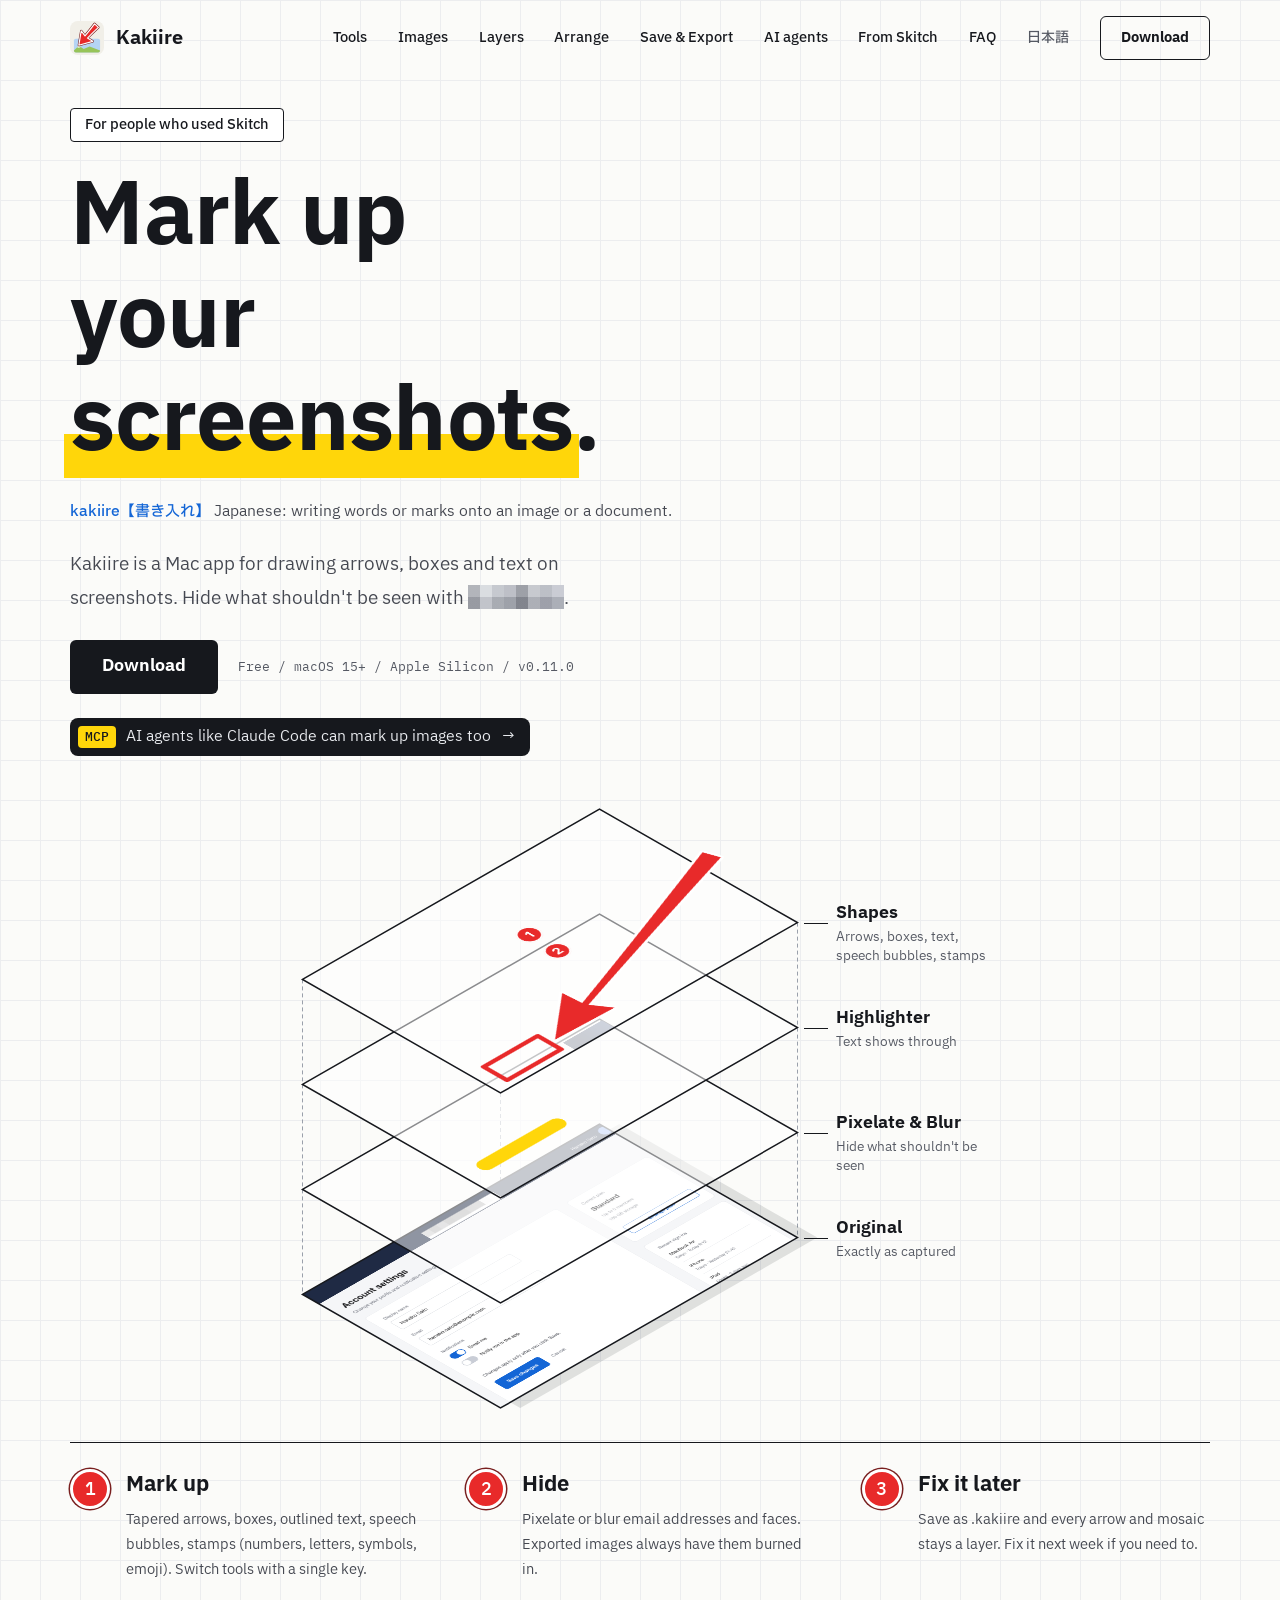
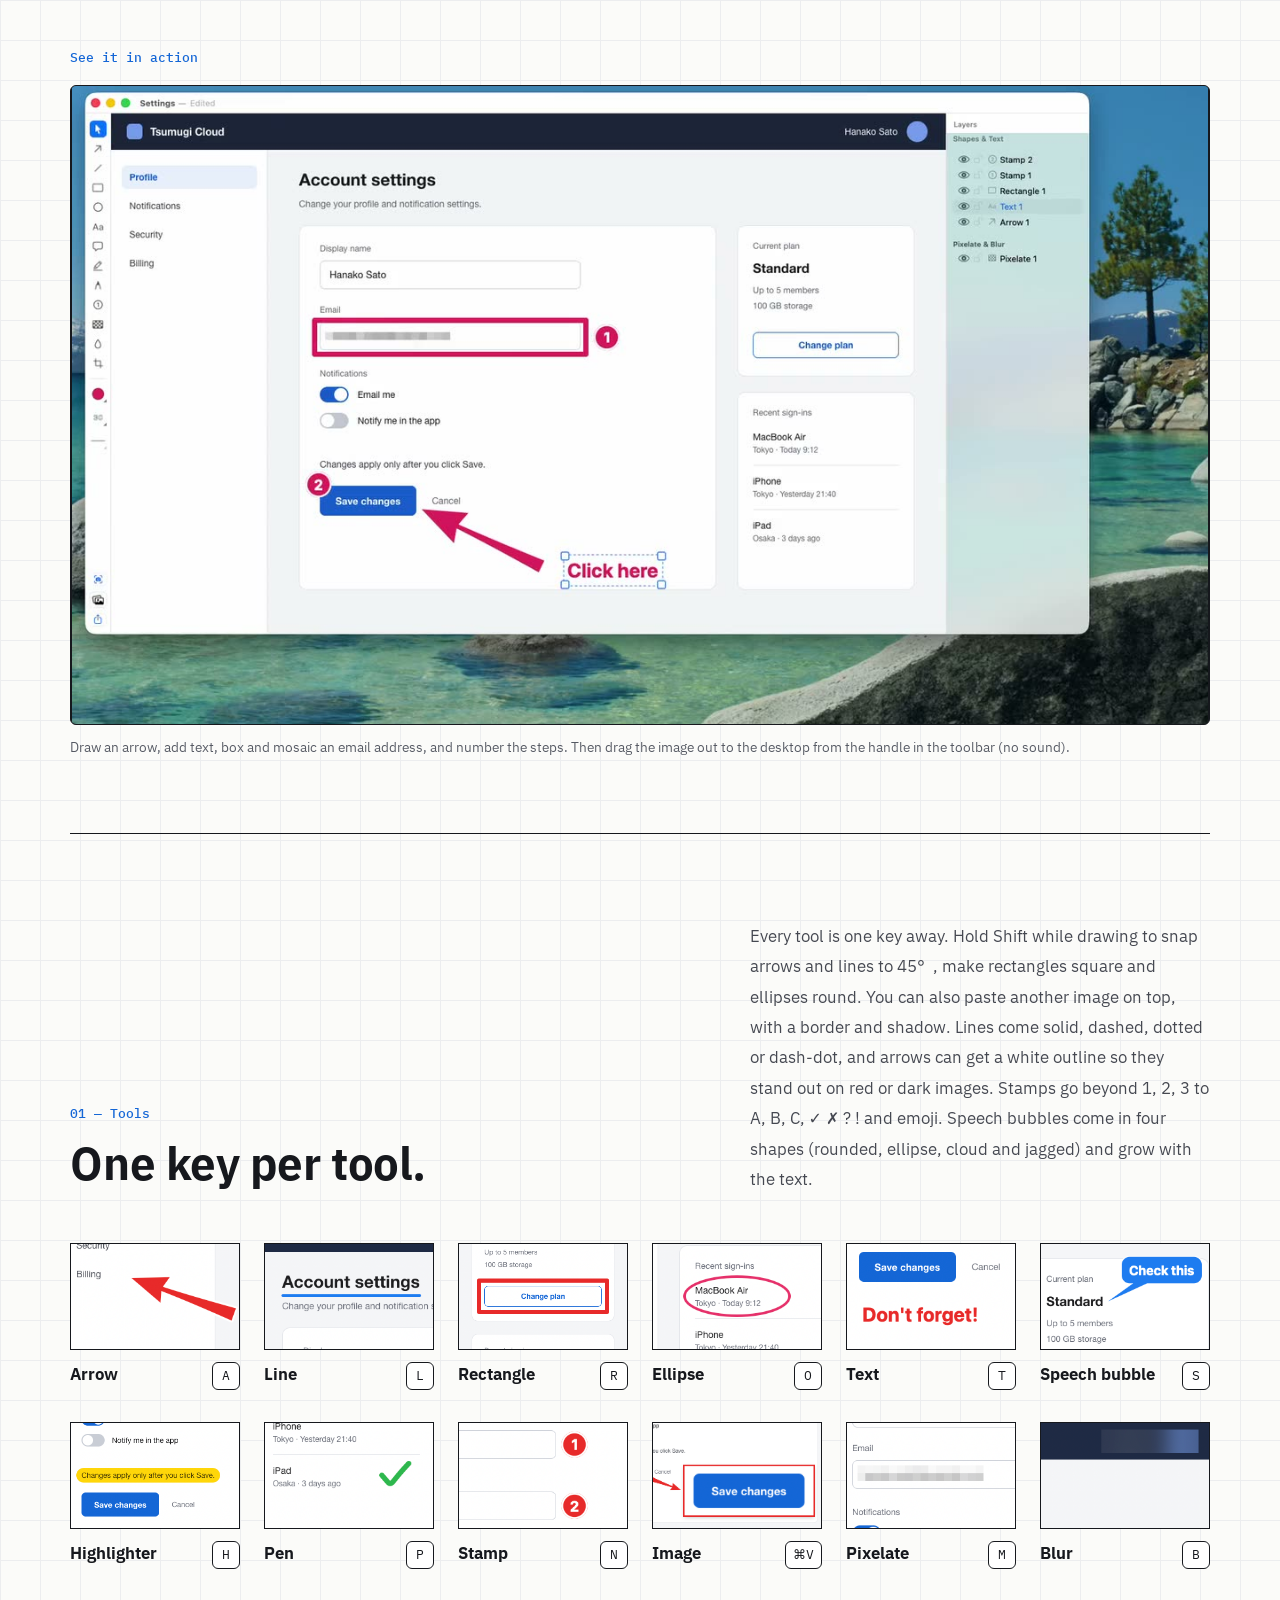
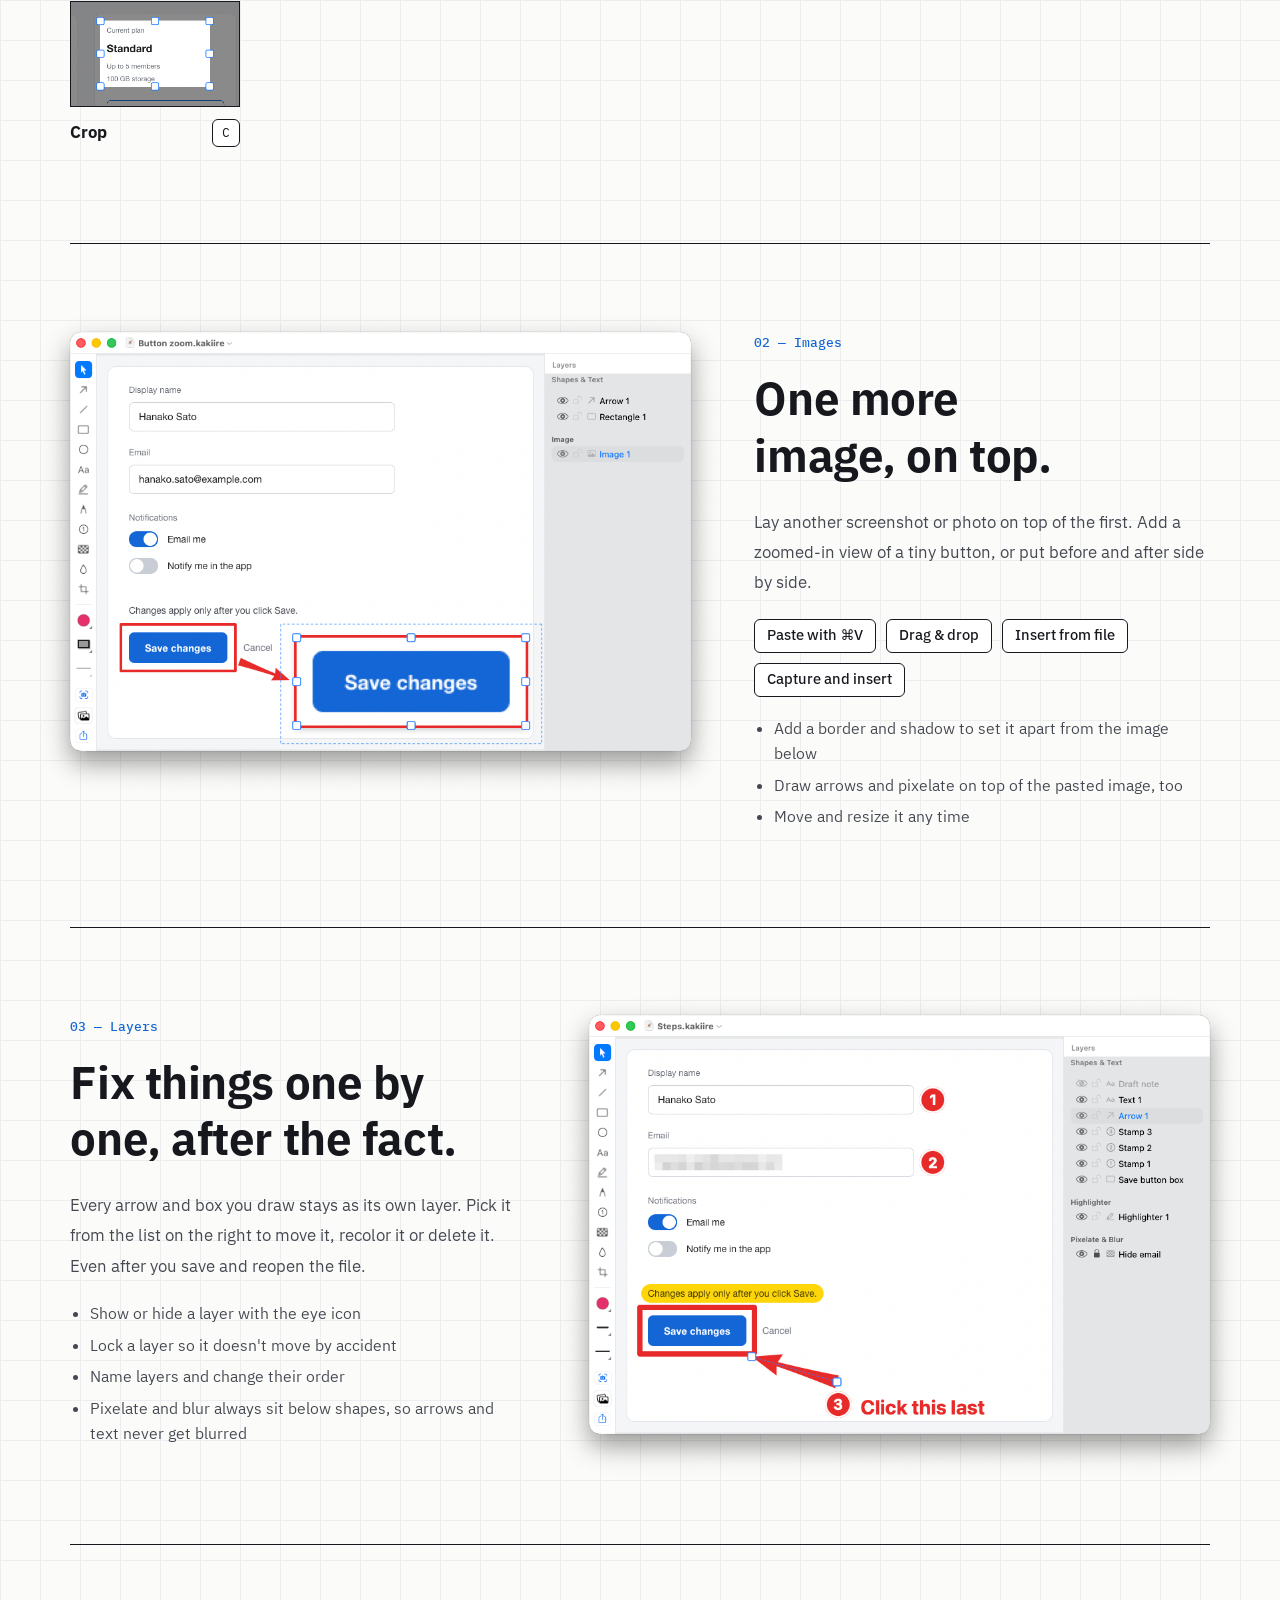
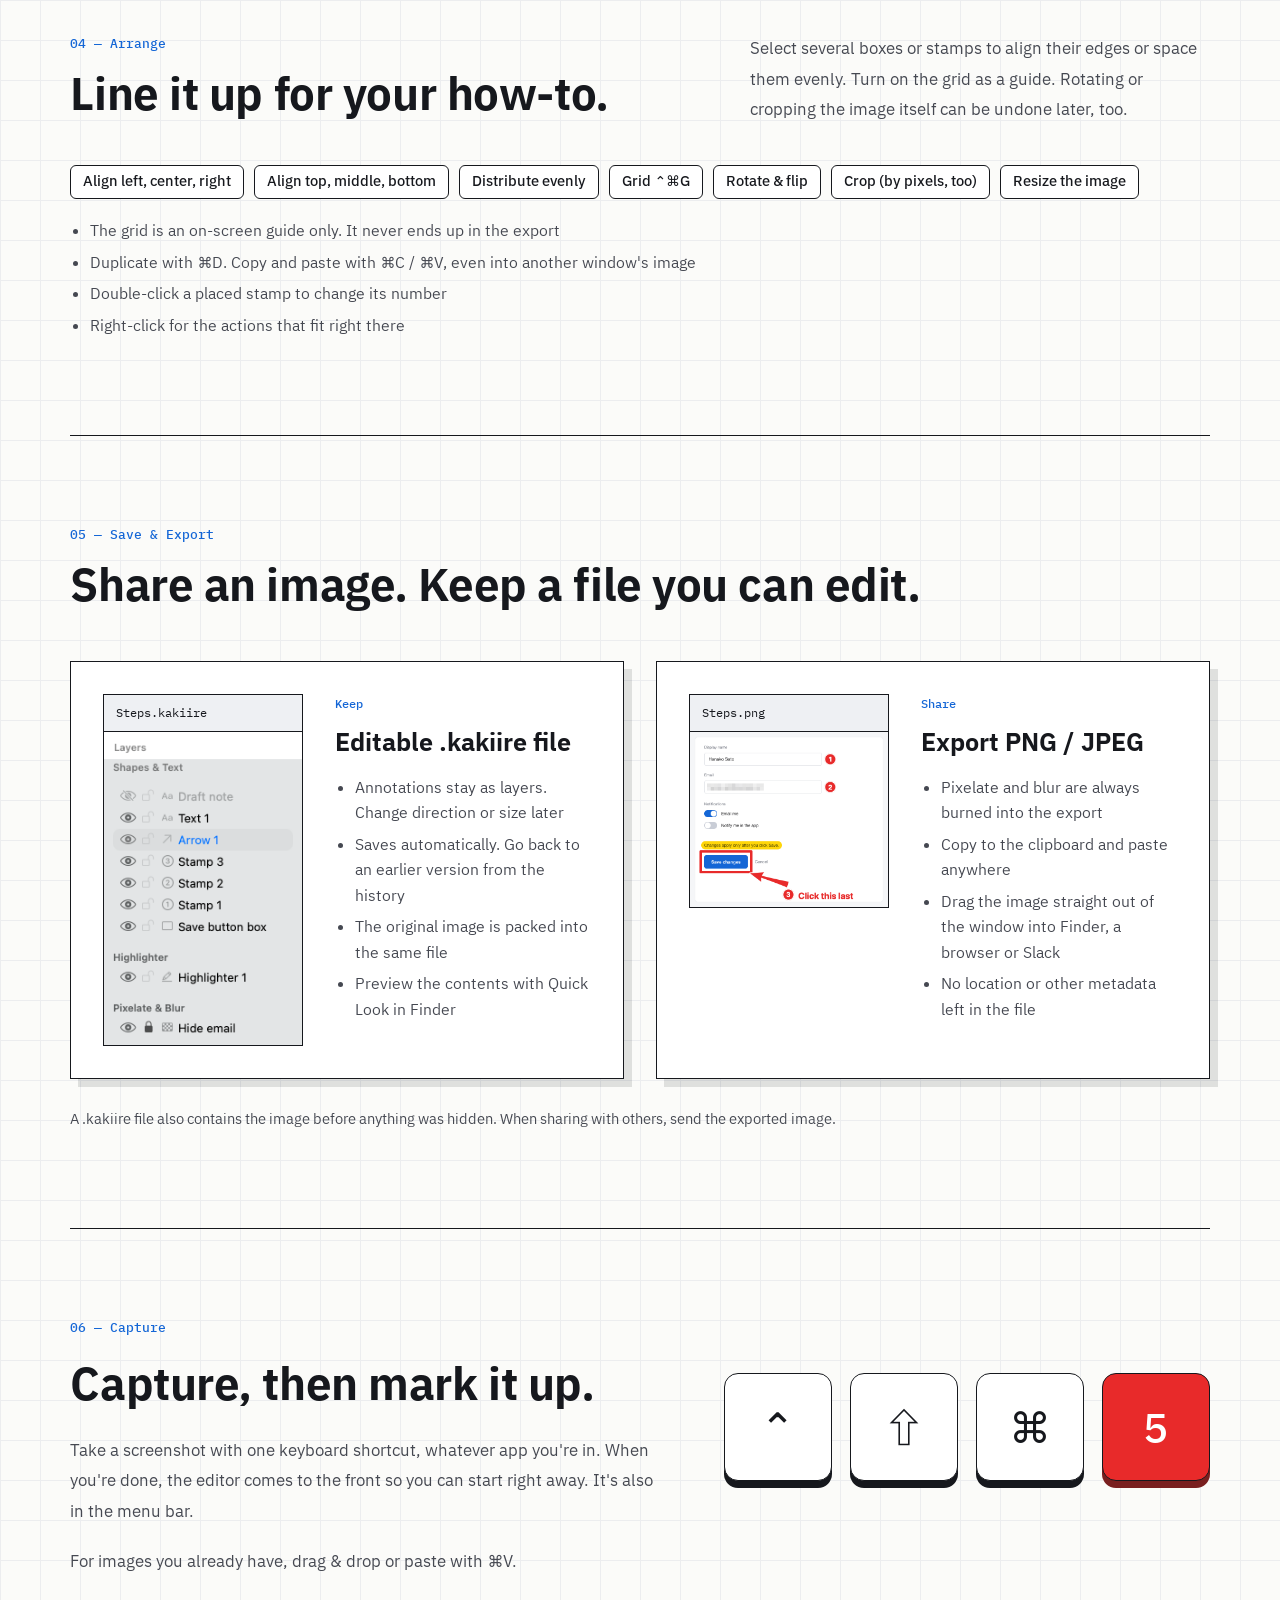
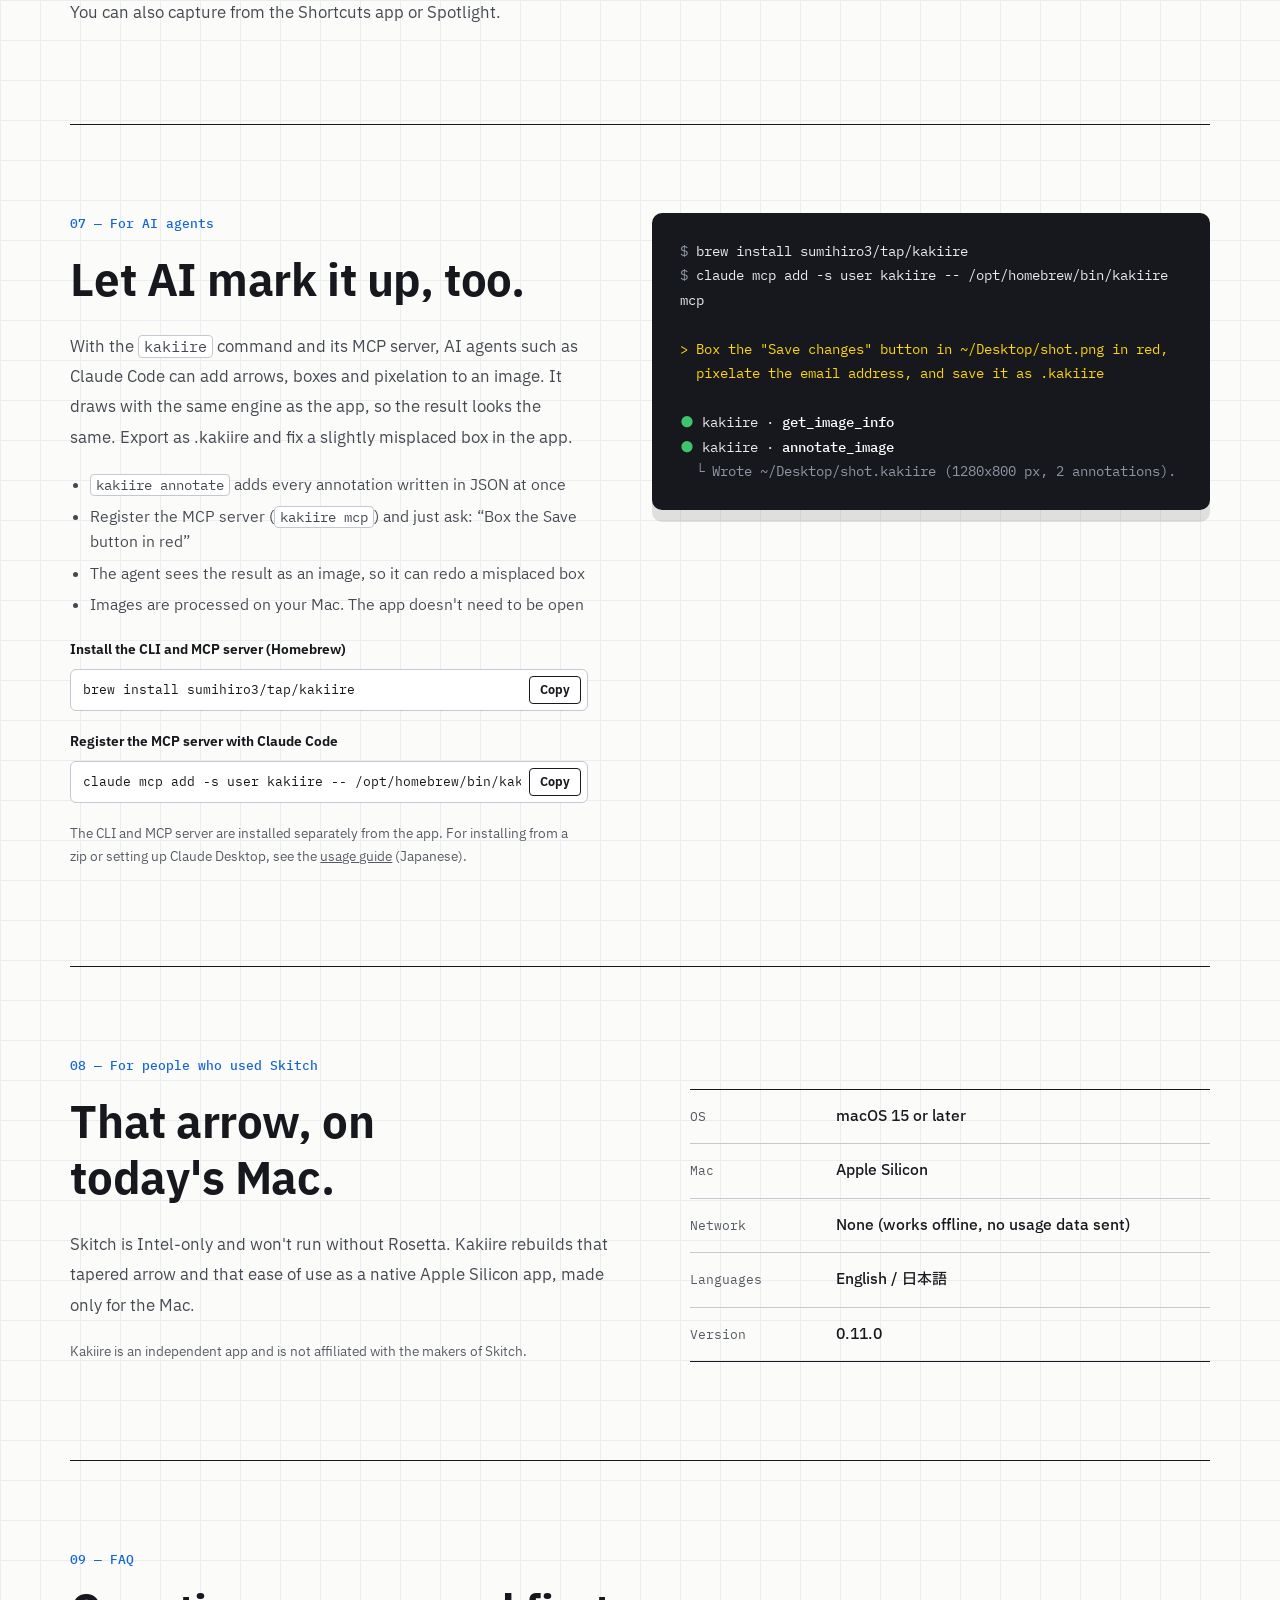
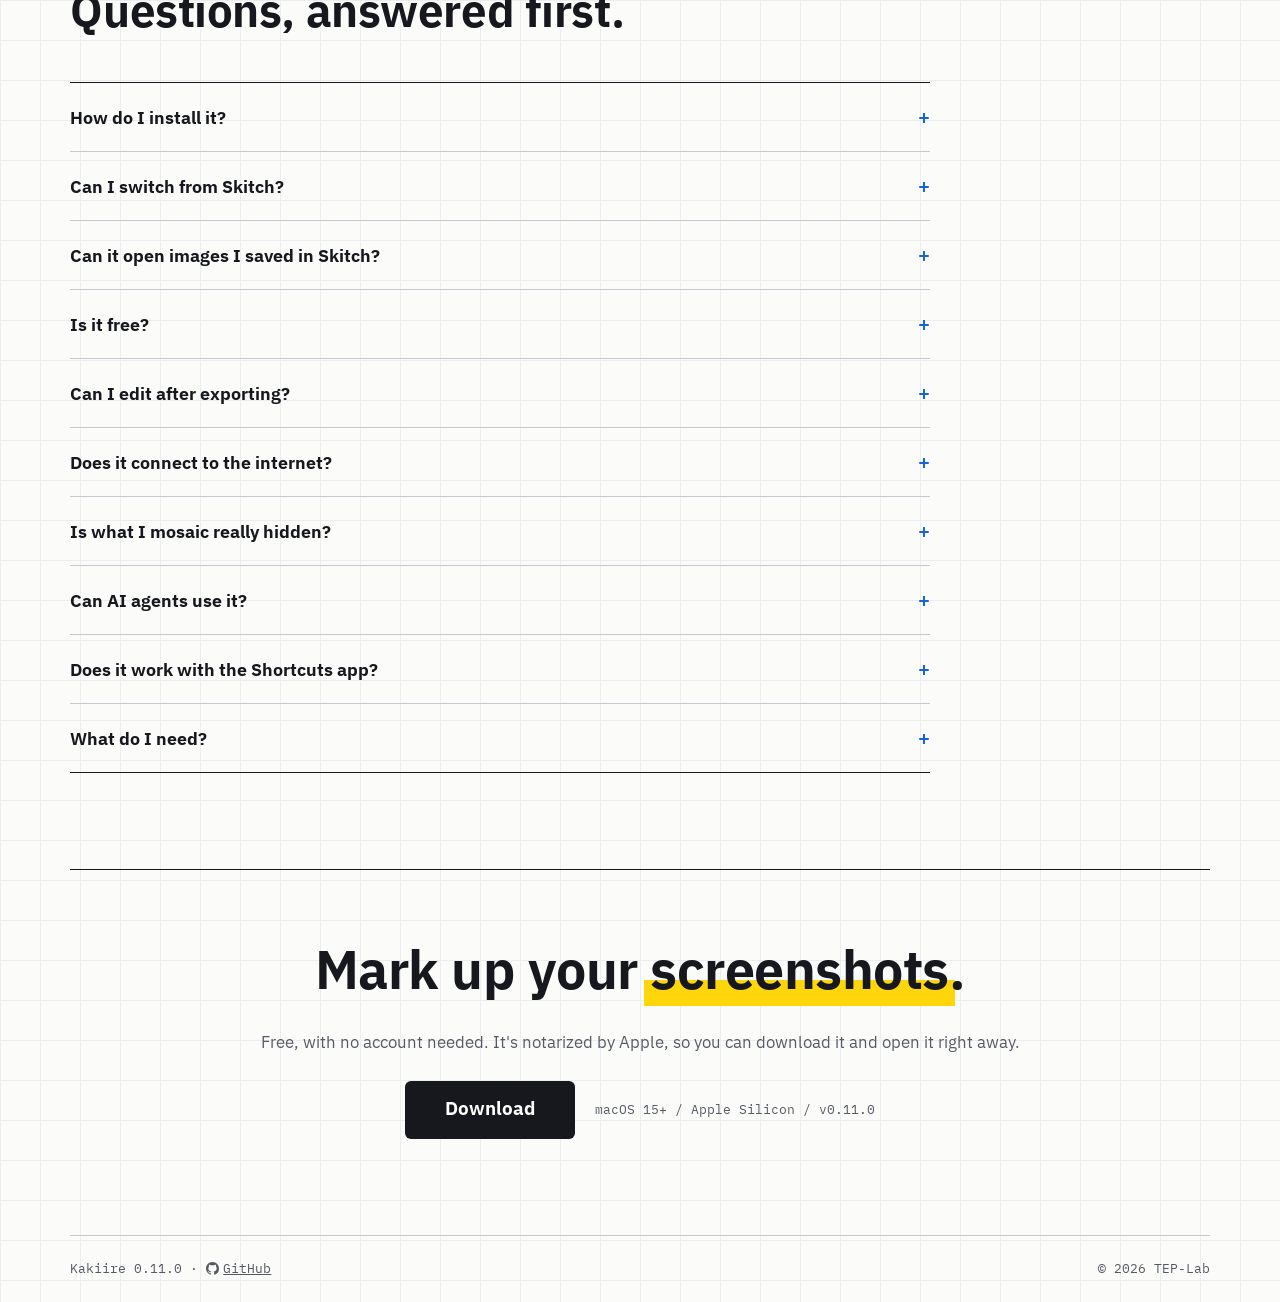
==== site/index.html @ c77a6dda "LP のファーストビューと OGP 画像で、AI(MCP)からも使えることを知らせる Co-Authored-By: Claude Opus 5.5 <noreply@anthropic.com>" ====
<!doctype html>
<html lang="ja">
<head>
<meta charset="utf-8">
<meta name="viewport" content="width=device-width, initial-scale=1">
<title>Kakiire — スクショに「書き入れ」。</title>
<meta name="description" content="Kakiire(書き入れ)は、スクリーンショットに矢印・枠・文字を書き入れ、モザイクで隠せる Mac アプリ。注釈をレイヤーのまま保存して、あとから直せます。">
<meta property="og:title" content="Kakiire — スクショに「書き入れ」。">
<meta property="og:description" content="スクリーンショットに矢印・枠・文字を書き入れる Mac アプリ。あとから直せる編集用ファイルで保存できます。">
<meta property="og:type" content="website">
<meta property="og:locale" content="ja_JP">
<link rel="canonical" href="https://kakiire.tep-lab.com/">
<link rel="alternate" hreflang="ja" href="https://kakiire.tep-lab.com/">
<link rel="alternate" hreflang="en" href="https://kakiire.tep-lab.com/en/">
<link rel="alternate" hreflang="x-default" href="https://kakiire.tep-lab.com/en/">
<meta property="og:url" content="https://kakiire.tep-lab.com/">
<meta property="og:site_name" content="Kakiire">
<meta property="og:locale:alternate" content="en_US">
<meta property="og:image" content="https://kakiire.tep-lab.com/assets/og.png">
<meta property="og:image:type" content="image/png">
<meta property="og:image:width" content="1200">
<meta property="og:image:height" content="630">
<meta property="og:image:alt" content="Kakiire。見出し「スクショに『書き入れ』。」と、注釈をレイヤーに分けて重ねた図。">
<meta name="twitter:card" content="summary_large_image">
<script>
  // ブラウザ(既定では OS)の第一言語が日本語でなければ英語版へ。
  // 切り替えリンクで選んだ言語は覚えておき、そちらを優先する。検索エンジンのクローラーは転送しない(hreflang で両方を見せる)
  (function () {
    var chosen = null;
    try { chosen = localStorage.getItem("kakiire-lang"); } catch (e) {}
    if (chosen === "ja" || /bot|crawl|spider|slurp/i.test(navigator.userAgent)) return;
    var first = (navigator.languages && navigator.languages[0]) || navigator.language || "";
    if (chosen === "en" || !/^ja\b/i.test(first)) {
      location.replace("en/" + location.search + location.hash);
    }
  })();
</script>
<link rel="icon" href="assets/kakiire-icon.svg" type="image/svg+xml">
<link rel="preconnect" href="https://fonts.googleapis.com">
<link rel="preconnect" href="https://fonts.gstatic.com" crossorigin>
<link href="https://fonts.googleapis.com/css2?family=IBM+Plex+Mono:wght@400;500&amp;family=IBM+Plex+Sans+JP:wght@400;500;700&amp;display=swap" rel="stylesheet">
<link rel="stylesheet" href="style.css">
</head>
<body>

<header class="hero wrap">
  <nav class="nav" aria-label="ページ内">
    <a class="brand" href="#">
      <img src="assets/kakiire-icon.svg" alt="" width="34" height="34">
      <span>Kakiire</span>
    </a>
    <div class="nav__links">
      <a href="#tools">できること</a>
      <a href="#images">画像を重ねる</a>
      <a href="#layers">レイヤー</a>
      <a href="#arrange">整える</a>
      <a href="#files">保存と書き出し</a>
      <a href="#agents">AI から</a>
      <a href="#skitch">Skitch から</a>
      <a href="#faq">よくある質問</a>
      <a class="lang" href="en/" hreflang="en" lang="en" data-lang="en">English</a>
      <a class="btn-outline" href="#download">ダウンロード</a>
    </div>
  </nav>

  <div class="hero__main">
    <div class="hero__text">
      <a class="tag" href="#skitch">Skitch を使っていた人へ</a>
      <h1>スクショに<br><span class="h1-bracket">「</span><span class="hl">書き入れ</span>」。</h1>
      <p class="dict"><span class="dict__word">かきいれ【書き入れ】</span> 画像や書類に、文字や印を書き加えること。</p>
      <p class="hero__lead">Kakiire は、スクリーンショットに矢印・枠・文字を書き入れるための Mac アプリ。見せたくないところは <span class="mosaic-chip" role="img" aria-label="モザイク"></span> で隠せます。</p>
      <div class="cta-row">
        <a class="btn" href="https://github.com/sumihiro3/kakiire/releases/latest/download/Kakiire.dmg">ダウンロード</a>
        <span class="meta">無料 / macOS 15+ / Apple Silicon / v<span data-version>0.11.0</span></span>
      </div>
      <a class="hero-ai" href="#agents"><span class="hero-ai__badge">MCP</span><span>Claude Code などの AI からも書き入れられます</span><span class="hero-ai__arrow" aria-hidden="true">→</span></a>
    </div>

    <figure class="stack">
      <figcaption class="visually-hidden">Kakiire のレイヤーを分解した図。いちばん下が設定画面のスクリーンショットで、その上にモザイク、ハイライター、図形の層が浮いている。図形の層では、赤い矢印が「変更を保存」ボタンを囲んだ枠を指している。</figcaption>
      <svg class="stack__svg" viewBox="0 0 545 630" aria-hidden="true">
        <path class="stack-guide" d="M22.5 183.4 V498.4 M517.5 126.6 V441.6 M220.5 297 V612"/>

        <!-- 層の絵は、アプリの描画をそのまま書き出したもの(scripts/lp-shots)。990×660 の範囲を 420×280 に置く -->
        <g transform="matrix(0.7071 -0.4056 0.7071 0.4056 22.5 498.4)">
          <rect class="sheet-shadow" x="14" y="14" width="420" height="280"/>
          <image href="assets/hero-base.png" width="420" height="280" preserveAspectRatio="none"/>
          <rect class="sheet sheet--outline" width="420" height="280"/>
        </g>

        <g transform="matrix(0.7071 -0.4056 0.7071 0.4056 22.5 393.4)">
          <rect class="sheet" width="420" height="280"/>
          <image href="assets/hero-effect.png" width="420" height="280" preserveAspectRatio="none"/>
        </g>

        <g transform="matrix(0.7071 -0.4056 0.7071 0.4056 22.5 288.4)">
          <rect class="sheet" width="420" height="280"/>
          <image href="assets/hero-highlight.png" width="420" height="280" preserveAspectRatio="none"/>
        </g>

        <!-- 矢印の尾を層の外へ出すため、図形の絵だけ右に 160(= 67.88)広い -->
        <g transform="matrix(0.7071 -0.4056 0.7071 0.4056 22.5 183.4)">
          <rect class="sheet" width="420" height="280"/>
          <image href="assets/hero-shapes.png" width="487.88" height="280" preserveAspectRatio="none"/>
        </g>
      </svg>
      <ul class="stack__labels" aria-label="レイヤー(上から)">
        <li><b>図形</b><span>矢印・枠・文字・吹き出し・スタンプ</span></li>
        <li><b>ハイライター</b><span>下の文字が透ける</span></li>
        <li><b>モザイク・ぼかし</b><span>見せたくないところを隠す</span></li>
        <li><b>元のスクショ</b><span>取り込んだときのまま</span></li>
      </ul>
    </figure>
  </div>

  <ul class="pillars">
    <li>
      <span class="stamp" aria-hidden="true">1</span>
      <div>
        <h2 class="pillar__title">書き入れる</h2>
        <p>先細りの矢印、枠、袋文字、吹き出し、スタンプ(番号・英字・記号・絵文字)。キーひとつで道具を持ち替えます。</p>
      </div>
    </li>
    <li>
      <span class="stamp" aria-hidden="true">2</span>
      <div>
        <h2 class="pillar__title">隠す</h2>
        <p>モザイクとぼかしで、メールアドレスや顔を伏せる。書き出す画像には必ず焼き込みます。</p>
      </div>
    </li>
    <li>
      <span class="stamp" aria-hidden="true">3</span>
      <div>
        <h2 class="pillar__title">あとから直す</h2>
        <p>.kakiire で保存すれば、矢印もモザイクもレイヤーのまま。来週でも直せます。</p>
      </div>
    </li>
  </ul>
</header>

<section id="demo" class="demo wrap" aria-labelledby="demo-title">
  <h2 id="demo-title" class="demo__title">動いているところ</h2>
  <figure class="demo__figure">
    <video class="demo__video" src="assets/demo.mp4" poster="assets/demo-poster.jpg" width="1280" height="720" autoplay muted loop playsinline preload="metadata" aria-describedby="demo-caption"></video>
    <figcaption id="demo-caption">矢印を引き、文字を書き、四角で囲んでモザイクをかけ、番号を振る。最後に道具の列の取っ手から、画像をデスクトップへドラッグして持ち出す(音なし)。</figcaption>
  </figure>
</section>

<main>

<section id="tools" class="section wrap">
  <div class="section__inner">
    <div class="section__head">
      <div class="section__title">
        <p class="eyebrow">01 — できること</p>
        <h2 class="h-section">道具は、キーひとつ。</h2>
      </div>
      <p class="lead">道具はキー1つで持ち替えられます。Shift を押しながら描けば、矢印と線は 45° 刻み、矩形は正方形、楕円は正円に。線は実線・破線・点線・一点鎖線から選べて、矢印には白い縁取りを付けられるので、赤や暗い画像の上でも埋もれません。スタンプは 1, 2, 3 のほか、A, B, C や ✓ ✗ ? !、絵文字も。吹き出しは角丸・楕円・雲・ギザギザの4種類で、文字に合わせて伸び縮みします。</p>
    </div>

    <ul class="tools">
      <li>
        <div class="tool__specimen"><img src="assets/tool-arrow.png" width="256" height="161" loading="lazy" alt="赤い矢印が、サイドバーの項目を指している"></div>
        <div class="tool__meta"><span class="tool__name">矢印</span><kbd class="key">A</kbd></div>
      </li>
      <li>
        <div class="tool__specimen"><img src="assets/tool-line.png" width="256" height="161" loading="lazy" alt="見出しの下に青い線を引いている"></div>
        <div class="tool__meta"><span class="tool__name">線</span><kbd class="key">L</kbd></div>
      </li>
      <li>
        <div class="tool__specimen"><img src="assets/tool-rect.png" width="320" height="201" loading="lazy" alt="ボタンを赤い枠で囲んでいる"></div>
        <div class="tool__meta"><span class="tool__name">矩形</span><kbd class="key">R</kbd></div>
      </li>
      <li>
        <div class="tool__specimen"><img src="assets/tool-ellipse.png" width="256" height="161" loading="lazy" alt="一覧の1行をピンクの楕円で囲んでいる"></div>
        <div class="tool__meta"><span class="tool__name">楕円</span><kbd class="key">O</kbd></div>
      </li>
      <li>
        <div class="tool__specimen"><img src="assets/tool-text.png" width="256" height="161" loading="lazy" alt="ボタンの下に赤い袋文字で「保存を忘れずに」と書いている"></div>
        <div class="tool__meta"><span class="tool__name">テキスト</span><kbd class="key">T</kbd></div>
      </li>
      <li>
        <div class="tool__specimen"><img src="assets/tool-bubble.png" width="256" height="161" loading="lazy" alt="青い吹き出しが「ここを確認」と言って、プラン名を指している"></div>
        <div class="tool__meta"><span class="tool__name">吹き出し</span><kbd class="key">S</kbd></div>
      </li>
      <li>
        <div class="tool__specimen"><img src="assets/tool-highlighter.png" width="320" height="201" loading="lazy" alt="説明の1文を黄色でなぞっている。下の文字は透けて読める"></div>
        <div class="tool__meta"><span class="tool__name">ハイライター</span><kbd class="key">H</kbd></div>
      </li>
      <li>
        <div class="tool__specimen"><img src="assets/tool-pen.png" width="256" height="161" loading="lazy" alt="一覧の横に緑のチェックを手書きしている"></div>
        <div class="tool__meta"><span class="tool__name">ペン</span><kbd class="key">P</kbd></div>
      </li>
      <li>
        <div class="tool__specimen"><img src="assets/tool-stamp.png" width="256" height="161" loading="lazy" alt="入力欄の横に、番号 1 と 2 の赤い丸を置いている"></div>
        <div class="tool__meta"><span class="tool__name">スタンプ</span><kbd class="key">N</kbd></div>
      </li>
      <li>
        <div class="tool__specimen"><img src="assets/tool-image.png" width="448" height="281" loading="lazy" alt="ボタンの拡大図を、赤い枠線と影を付けて重ねている"></div>
        <div class="tool__meta"><span class="tool__name">画像</span><kbd class="key">⌘V</kbd></div>
      </li>
      <li>
        <div class="tool__specimen"><img src="assets/tool-mosaic.png" width="256" height="161" loading="lazy" alt="メールアドレスをモザイクで隠している"></div>
        <div class="tool__meta"><span class="tool__name">モザイク</span><kbd class="key">M</kbd></div>
      </li>
      <li>
        <div class="tool__specimen"><img src="assets/tool-blur.png" width="256" height="161" loading="lazy" alt="右上の名前とアイコンをぼかしている"></div>
        <div class="tool__meta"><span class="tool__name">ぼかし</span><kbd class="key">B</kbd></div>
      </li>
      <li>
        <div class="tool__specimen"><img src="assets/tool-crop.png" width="320" height="201" loading="lazy" alt="切り抜く範囲を選んだところ。範囲の外は暗くなり、四隅と辺につまみが出る"></div>
        <div class="tool__meta"><span class="tool__name">切り抜き</span><kbd class="key">C</kbd></div>
      </li>
    </ul>
  </div>
</section>

<section id="images" class="section wrap">
  <div class="section__inner split">
    <figure class="appshot appshot--small appshot--lead">
      <img src="assets/shot-overlay.png" width="1044" height="741" loading="lazy" alt="Kakiire の編集画面。小さな「変更を保存」ボタンを赤い枠で囲み、その拡大図を別の画像として右下に重ねて、矢印でつないでいる。重ねた画像は選択中で、まわりにつまみが出ている。">
    </figure>
    <div class="split__text">
      <p class="eyebrow">02 — 画像を重ねる</p>
      <h2 class="h-section">スクショに、もう1枚。</h2>
      <p class="lead">別のスクリーンショットや写真を、上に重ねて貼れます。小さなボタンを拡大して添えたり、変更前と変更後を並べたり。</p>
      <ul class="pills">
        <li>⌘V で貼り付け</li>
        <li>ドラッグ&amp;ドロップ</li>
        <li>ファイルから挿入</li>
        <li>その場で撮って挿入</li>
      </ul>
      <ul class="points">
        <li>枠線と影を付けて、下の画像と見分けやすく</li>
        <li>貼った画像の上にも、矢印やモザイクを重ねられる</li>
        <li>位置も大きさも、あとから動かせる</li>
      </ul>
    </div>
  </div>
</section>

<section id="layers" class="section wrap">
  <div class="section__inner split">
    <div class="split__text">
      <p class="eyebrow">03 — レイヤー</p>
      <h2 class="h-section">書いたあとで、1つずつ直せる。</h2>
      <p class="lead">書き入れた矢印や枠は、1つずつレイヤーとして残ります。右の一覧から選んで、動かす、色を変える、消す。保存して開き直したあとでも同じです。</p>
      <ul class="points">
        <li>目のアイコンで、表示と非表示を切り替える</li>
        <li>鍵をかけて、うっかり動かさないようにする</li>
        <li>名前を付けて、重なる順を並べ替える</li>
        <li>モザイクとぼかしはいつも図形の下。矢印や文字はぼけない</li>
      </ul>
    </div>
    <figure class="appshot appshot--small">
      <img src="assets/shot-layers.png" width="1044" height="741" loading="lazy" alt="Kakiire の編集画面。右のレイヤー一覧で「矢印 1」を選ぶと、画像の上の矢印の両端につまみが出る。一覧には、非表示にした「下書きのメモ」と、鍵をかけた「メールを隠す」も並んでいる。">
    </figure>
  </div>
</section>

<section id="arrange" class="section wrap">
  <div class="section__inner">
    <div class="section__head">
      <div class="section__title">
        <p class="eyebrow">04 — 整える</p>
        <h2 class="h-section">揃えて、並べて、手順書に。</h2>
      </div>
      <p class="lead">枠やスタンプは、まとめて選んで端をそろえたり、同じ間隔で並べたりできます。グリッドを出せば位置の目安に。画像そのものの回転や切り抜きも、あとから戻せます。</p>
    </div>
    <ul class="pills">
      <li>左・中央・右に揃える</li>
      <li>上・中央・下に揃える</li>
      <li>等間隔に並べる</li>
      <li>グリッド ⌃⌘G</li>
      <li>回転・反転</li>
      <li>切り抜き(px 指定も)</li>
      <li>画像サイズの変更</li>
    </ul>
    <ul class="points">
      <li>グリッドは画面だけの目安。書き出す画像には入らない</li>
      <li>⌘D で複製。⌘C / ⌘V で、別のウインドウの画像にも貼れる</li>
      <li>置いたスタンプの番号は、ダブルクリックであとから変えられる</li>
      <li>右クリックで、その場でできる操作がすぐ出る</li>
    </ul>
  </div>
</section>

<section id="files" class="section wrap">
  <div class="section__inner">
    <div class="section__title">
      <p class="eyebrow">05 — 保存と書き出し</p>
      <h2 class="h-section">渡すのは画像。手元には、直せる元ファイル。</h2>
    </div>

    <div class="cards">
      <article class="card">
        <div class="card__mini" aria-hidden="true">
          <div class="mini__title">手順の説明.kakiire</div>
          <img src="assets/shot-layer-panel.png" width="219" height="346" loading="lazy" alt="">
        </div>
        <div class="card__body">
          <p class="card__kicker">手元に残す</p>
          <h3 class="card__title">編集用ファイル .kakiire</h3>
          <ul class="points">
            <li>注釈はレイヤーのまま。向きも範囲も、あとで動かせる</li>
            <li>自動で保存。版の履歴から前の状態に戻せる</li>
            <li>元の画像も一緒に、1つのファイルにまとまる</li>
            <li>Finder の Quick Look でそのまま中身が見える</li>
          </ul>
        </div>
      </article>

      <article class="card">
        <div class="card__mini" aria-hidden="true">
          <div class="mini__title">手順の説明.png</div>
          <img src="assets/shot-export.png" width="672" height="592" loading="lazy" alt="">
        </div>
        <div class="card__body">
          <p class="card__kicker">人に渡す</p>
          <h3 class="card__title">書き出し PNG / JPEG</h3>
          <ul class="points">
            <li>モザイクとぼかしは、必ず焼き込んで書き出す</li>
            <li>クリップボードへコピーして、そのまま貼れる</li>
            <li>ウインドウからドラッグして、Finder・ブラウザー・Slack へ持ち出せる</li>
            <li>位置情報などのメタデータは残さない</li>
          </ul>
        </div>
      </article>
    </div>

    <p class="note">.kakiire には伏せる前の画像も入っています。人に渡すのは、書き出した画像のほうにしてください。</p>
  </div>
</section>

<section id="capture" class="section wrap">
  <div class="section__inner split">
    <div class="split__text">
      <p class="eyebrow">06 — 撮る</p>
      <h2 class="h-section">撮って、そのまま書き入れる。</h2>
      <p class="lead">どのアプリを使っていても、ショートカットキーひとつで撮影。撮り終わると編集画面が前に出るので、すぐ書き入れられます。メニューバーからも呼び出せます。</p>
      <p class="lead">すでにある画像は、ドラッグ&amp;ドロップか ⌘V の貼り付けで。</p>
      <p class="lead">「ショートカット」アプリや Spotlight からも撮れます。</p>
    </div>
    <div class="keys" role="img" aria-label="ショートカットは Control + Shift + Command + 5">
      <span class="keycap">⌃</span>
      <span class="keycap">⇧</span>
      <span class="keycap">⌘</span>
      <span class="keycap keycap--accent">5</span>
    </div>
  </div>
</section>

<section id="agents" class="section wrap">
  <div class="section__inner split">
    <div class="split__text">
      <p class="eyebrow">07 — AI から使う</p>
      <h2 class="h-section">AI にも、書き入れてもらう。</h2>
      <p class="lead">コマンドの <code>kakiire</code> と MCP サーバーで、Claude Code などの AI エージェントが、画像に矢印・枠・モザイクを付けられます。描くのはアプリと同じ仕組みなので、仕上がりも同じ。.kakiire で書き出せば、少しずれた枠もアプリで直せます。</p>
      <ul class="points">
        <li><code>kakiire annotate</code> で、JSON に書いた注釈をまとめて付ける</li>
        <li>MCP サーバー(<code>kakiire mcp</code>)を登録すれば、「保存ボタンを赤枠で囲んで」と頼める</li>
        <li>書き入れた結果を AI も画像で見るので、ずれていれば付け直せる</li>
        <li>画像の加工は手元の Mac の中で。アプリを開いていなくても動く</li>
      </ul>
      <p class="cmd__label">CLI と MCP サーバーを入れる(Homebrew)</p>
      <div class="cmd"><code>brew install sumihiro3/tap/kakiire</code><button type="button" class="cmd__copy" data-copy data-copied="コピーしました" aria-live="polite">コピー</button></div>
      <p class="cmd__label">Claude Code に MCP サーバーとして登録する</p>
      <div class="cmd"><code>claude mcp add -s user kakiire -- /opt/homebrew/bin/kakiire mcp</code><button type="button" class="cmd__copy" data-copy data-copied="コピーしました" aria-live="polite">コピー</button></div>
      <p class="fine">CLI と MCP サーバーは、アプリとは別に入れます。zip での入れ方や Claude Desktop での設定は<a href="https://github.com/sumihiro3/kakiire/blob/main/docs/cli.md" target="_blank" rel="noopener">使い方の説明</a>にあります。</p>
    </div>
    <figure class="term" aria-label="Claude Code に Kakiire の MCP サーバーを登録し、画像に注釈を付けるよう頼んだ例">
<pre><span class="term__prompt">$</span> brew install sumihiro3/tap/kakiire
<span class="term__prompt">$</span> claude mcp add -s user kakiire -- /opt/homebrew/bin/kakiire mcp

<span class="term__you">&gt; ~/Desktop/shot.png の「変更を保存」を赤枠で囲んで、
  メールアドレスにモザイクをかけて。.kakiire で書き出して</span>

<span class="term__tool">●</span> kakiire · <b>get_image_info</b>
<span class="term__tool">●</span> kakiire · <b>annotate_image</b>
  <span class="term__dim">└ Wrote ~/Desktop/shot.kakiire (1280x800 px, 2 annotations).</span></pre>
    </figure>
  </div>
</section>

<section id="skitch" class="section wrap">
  <div class="section__inner split">
    <div class="split__text">
      <p class="eyebrow">08 — Skitch を使っていた人へ</p>
      <h2 class="h-section">あの矢印を、今の Mac で。</h2>
      <p class="lead">Skitch は Intel 版のみで、Rosetta なしでは動きません。Kakiire は、あの先細りの矢印と手軽さを、Apple Silicon ネイティブでつくり直した Mac 専用アプリです。</p>
      <p class="fine">Kakiire は Skitch の提供元とは関係のない、独立したアプリです。</p>
    </div>
    <dl class="spec">
      <div><dt>対応 OS</dt><dd>macOS 15 以降</dd></div>
      <div><dt>対応 Mac</dt><dd>Apple Silicon</dd></div>
      <div><dt>通信</dt><dd>なし(オフラインで動作、利用状況の送信なし)</dd></div>
      <div><dt>言語</dt><dd>日本語 / English</dd></div>
      <div><dt>バージョン</dt><dd><span data-version>0.11.0</span></dd></div>
    </dl>
  </div>
</section>

<section id="faq" class="section wrap">
  <div class="section__inner">
    <div class="section__title">
      <p class="eyebrow">09 — よくある質問</p>
      <h2 class="h-section">気になることを、先に。</h2>
    </div>
    <div class="faq">
      <details>
        <summary>どうやって入れますか?</summary>
        <p><a href="https://github.com/sumihiro3/kakiire/releases/latest/download/Kakiire.dmg">Kakiire.dmg</a> をダウンロードして開き、Kakiire を「アプリケーション」へドラッグします。Apple の公証を受けているので、そのまま開けます。Homebrew なら、次のコマンドでも入ります。</p>
        <div class="cmd"><code>brew install --cask sumihiro3/tap/kakiire</code><button type="button" class="cmd__copy" data-copy data-copied="コピーしました" aria-live="polite">コピー</button></div>
      </details>
      <details>
        <summary>Skitch から乗り換えられますか?</summary>
        <p>乗り換えやすいように作っています。</p>
        <ul>
          <li>先細りの矢印を、そのまま描けます</li>
          <li>撮ったらすぐ、矢印の道具を選んだ状態で編集画面が開きます</li>
          <li>道具はキー1つで切り替えます(矢印は <kbd>A</kbd>、枠は <kbd>R</kbd>、文字は <kbd>T</kbd>)</li>
          <li>書き入れた画像は、ツールバーのつまみから Slack やブラウザ、Finder へドラッグで渡せます</li>
          <li>撮影のショートカットは ⌃⇧⌘5 で、設定で変えられます</li>
        </ul>
        <p class="fine">Kakiire は Skitch の提供元とは関係のない、独立したアプリです。</p>
      </details>
      <details>
        <summary>Skitch で保存した画像は開けますか?</summary>
        <p>普通の PNG として開けます。Skitch で書き入れた注釈は絵として焼き込まれた状態になり、1つずつ直すことはできません。</p>
      </details>
      <details>
        <summary>無料ですか?</summary>
        <p>無料です。機能の制限も試用期間もなく、アカウントの登録も要りません。<a href="https://github.com/sumihiro3/kakiire" target="_blank" rel="noopener">ソースコード</a>も MIT ライセンスで公開しています。</p>
      </details>
      <details>
        <summary>書き出したあとでも直せますか?</summary>
        <p><code>.kakiire</code> 形式で保存しておけば、あとから矢印を動かしたり、色を変えたり、消したりできます。人に渡すのは PNG や JPEG に書き出した画像にして、手元には直せる元ファイルを残せます。</p>
      </details>
      <details>
        <summary>通信はしますか?</summary>
        <p>しません。オフラインで動き、利用状況も送りません。App Sandbox の中で動くので、開いたり保存したりしたファイルのほかには触れません。</p>
      </details>
      <details>
        <summary>モザイクで隠したところは、本当に見えなくなりますか?</summary>
        <p>書き出した PNG には、モザイクをかける前の画像も、位置情報などのメタデータも残りません。<code>.kakiire</code> には元の画像が入っているので、人に渡すときは PNG か JPEG に書き出してください。</p>
      </details>
      <details>
        <summary>AI から使えますか?</summary>
        <p>使えます。CLI と MCP サーバーが付いているので、Claude Code などに「保存ボタンを赤枠で囲んで」と頼めば注釈を付けてくれます。処理は Mac の中だけで行います。</p>
      </details>
      <details>
        <summary>「ショートカット」アプリから使えますか?</summary>
        <p>使えます。Kakiire を入れると、「ショートカット」アプリに次のアクションが加わります。</p>
        <ul>
          <li>範囲を撮って Kakiire で開く</li>
          <li>画像を Kakiire で開く(「最新のスクリーンショットを取得」とつなげて)</li>
          <li>Kakiire 文書(.kakiire)を PNG / JPEG に書き出す。倍率も指定できます</li>
          <li>Kakiire で編集中の画像を取得して、ほかのアクションに渡す</li>
        </ul>
        <p>「範囲を撮る」と「編集中の画像」は、Spotlight や Siri からも呼び出せます。</p>
      </details>
      <details>
        <summary>対応している環境は?</summary>
        <p>macOS 15 以降の、Apple Silicon の Mac です。Intel の Mac には対応していません。</p>
      </details>
    </div>
  </div>
</section>

</main>

<footer id="download" class="wrap">
  <div class="cta">
    <h2 class="h-section">スクショに「<span class="hl">書き入れ</span>」。</h2>
    <p class="cta__note">無料で、アカウントの登録も要りません。Apple の公証を受けているので、ダウンロードしてそのまま開けます。</p>
    <div class="cta-row">
      <a class="btn btn--lg" href="https://github.com/sumihiro3/kakiire/releases/latest/download/Kakiire.dmg">ダウンロード</a>
      <span class="meta">macOS 15+ / Apple Silicon / v<span data-version>0.11.0</span></span>
    </div>
  </div>
  <div class="footer">
    <span>Kakiire <span data-version>0.11.0</span> · <a href="https://github.com/sumihiro3/kakiire" target="_blank" rel="noopener"><svg class="gh-icon" viewBox="0 0 16 16" aria-hidden="true" focusable="false"><path fill="currentColor" d="M8 0C3.58 0 0 3.58 0 8c0 3.54 2.29 6.53 5.47 7.59.4.07.55-.17.55-.38 0-.19-.01-.82-.01-1.49-2.01.37-2.53-.49-2.69-.94-.09-.23-.48-.94-.82-1.13-.28-.15-.68-.52-.01-.53.63-.01 1.08.58 1.23.82.72 1.21 1.87.87 2.33.66.07-.52.28-.87.51-1.07-1.78-.2-3.64-.89-3.64-3.95 0-.87.31-1.59.82-2.15-.08-.2-.36-1.02.08-2.12 0 0 .67-.21 2.2.82.64-.18 1.32-.27 2-.27.68 0 1.36.09 2 .27 1.53-1.04 2.2-.82 2.2-.82.44 1.1.16 1.92.08 2.12.51.56.82 1.27.82 2.15 0 3.07-1.87 3.75-3.65 3.95.29.25.54.73.54 1.48 0 1.07-.01 1.93-.01 2.2 0 .21.15.46.55.38A8.013 8.013 0 0016 8c0-4.42-3.58-8-8-8z"/></svg>GitHub</a></span>
    <span>© 2026 TEP-Lab</span>
  </div>
</footer>

<script>
  // 動きを減らす設定のときは、自動再生を止めて操作ボタンを出す
  if (window.matchMedia("(prefers-reduced-motion: reduce)").matches) {
    document.querySelectorAll(".demo__video").forEach(function (v) {
      v.removeAttribute("autoplay");
      v.pause();
      v.controls = true;
    });
  }
  // 切り替えリンクで選んだ言語を覚える(日本語版の先頭の転送が見る)
  document.querySelectorAll("[data-lang]").forEach(function (a) {
    a.addEventListener("click", function () {
      try { localStorage.setItem("kakiire-lang", a.dataset.lang); } catch (e) {}
    });
  });
  // コマンドの欄の「コピー」ボタン
  document.querySelectorAll("[data-copy]").forEach(function (b) {
    var label = b.textContent;
    b.addEventListener("click", function () {
      var code = b.parentElement.querySelector("code");
      var show = function (text) {
        b.textContent = text;
        setTimeout(function () { b.textContent = label; }, 1500);
      };
      // クリップボード API が使えない・拒まれたときは、選択して execCommand でコピーする(失敗しても選択は残るので ⌘C で写せる)
      var selectCode = function () {
        var r = document.createRange();
        r.selectNodeContents(code);
        var s = window.getSelection();
        s.removeAllRanges();
        s.addRange(r);
        try { if (document.execCommand("copy")) { show(b.dataset.copied); } } catch (e) {}
      };
      if (navigator.clipboard && window.isSecureContext) {
        navigator.clipboard.writeText(code.textContent).then(function () { show(b.dataset.copied); }, selectCode);
      } else {
        selectCode();
      }
    });
  });
</script>
</body>
</html>
---- site/style.css ----
:root {
  --ink: #16181d;
  --text: #454851;
  --muted: #555963;
  --line: #c4c8d0;
  --paper: #fbfbf9;
  --grid: #ecedef;
  --blue: #1466d6;
  --blue-ui: #1e7cf0;
  --red: #e82a2a;
  --red-dark: #791f1f;
  --yellow: #ffd60a;
  --shadow: rgba(22, 24, 29, 0.12);
  --sans: "IBM Plex Sans JP", system-ui, -apple-system, "Hiragino Sans", sans-serif;
  --mono: "IBM Plex Mono", "IBM Plex Sans JP", ui-monospace, Menlo, monospace;
  color-scheme: light;
}

*,
*::before,
*::after {
  box-sizing: border-box;
}

html {
  scroll-behavior: smooth;
  -webkit-text-size-adjust: 100%;
}

@media (prefers-reduced-motion: reduce) {
  html {
    scroll-behavior: auto;
  }
}

body {
  margin: 0;
  background-color: var(--paper);
  background-image:
    linear-gradient(var(--grid) 1px, transparent 1px),
    linear-gradient(90deg, var(--grid) 1px, transparent 1px);
  background-size: 40px 40px;
  color: var(--ink);
  font-family: var(--sans);
  line-height: 1.7;
}

a {
  color: inherit;
}

:focus-visible {
  outline: 3px solid var(--blue-ui);
  outline-offset: 3px;
}

h1,
h2,
h3 {
  word-break: auto-phrase;
}

.wrap {
  max-width: 1440px;
  margin-inline: auto;
  padding-inline: clamp(20px, 5.5vw, 80px);
}

.mono {
  font-family: var(--mono);
}

.visually-hidden {
  position: absolute;
  width: 1px;
  height: 1px;
  overflow: hidden;
  clip-path: inset(50%);
  white-space: nowrap;
}

/* ---- ナビ ---- */

.nav {
  display: flex;
  align-items: center;
  justify-content: space-between;
  gap: 24px;
  min-height: 76px;
}

.brand {
  display: flex;
  align-items: center;
  gap: 12px;
  min-height: 44px;
  font-size: 19px;
  font-weight: 700;
  text-decoration: none;
}

.brand img {
  width: 34px;
  height: 34px;
}

.nav__links {
  display: flex;
  align-items: center;
  gap: clamp(16px, 2.4vw, 36px);
  font-size: 14px;
  font-weight: 500;
}

.nav__links a {
  display: inline-flex;
  align-items: center;
  min-height: 44px;
  text-decoration: none;
}

.nav__links a:hover {
  color: var(--blue);
}

.nav__links .lang {
  font-family: var(--mono);
  color: var(--muted);
}

.nav__links .btn-outline {
  padding: 0 20px;
  border: 1.5px solid var(--ink);
  border-radius: 6px;
  font-weight: 700;
  white-space: nowrap;
}

.nav__links .btn-outline:hover {
  background: var(--ink);
  color: #fff;
}

/* ---- ボタン・小物 ---- */

.btn {
  display: inline-flex;
  align-items: center;
  min-height: 54px;
  padding: 0 32px;
  border-radius: 6px;
  background: var(--ink);
  color: #fff;
  font-size: 17px;
  font-weight: 700;
  text-decoration: none;
}

.btn:hover {
  background: #000;
}

.btn--lg {
  min-height: 58px;
  padding: 0 40px;
  font-size: 18px;
}

/* 配布前はボタンの形だけ見せて、押せないことを破線で示す */
.btn--soon,
.btn--soon:hover {
  background: transparent;
  color: var(--ink);
  border: 1.5px dashed var(--ink);
  cursor: default;
}

.cta__note {
  margin: 0;
  color: var(--muted);
}

.meta {
  font-family: var(--mono);
  font-size: 13px;
  color: var(--muted);
}

.hl {
  margin: 0 -6px;
  padding: 0 6px;
  background: linear-gradient(transparent 58%, var(--yellow) 58% 92%, transparent 92%);
}

.mosaic-chip {
  display: inline-block;
  width: 96px;
  height: 24px;
  vertical-align: -5px;
  background-color: #b8bcc6;
  background-image:
    linear-gradient(90deg, rgba(22, 24, 29, 0.16) 0 25%, rgba(255, 255, 255, 0.22) 25% 50%, rgba(22, 24, 29, 0.05) 50% 75%, rgba(255, 255, 255, 0.08) 75% 100%),
    linear-gradient(0deg, rgba(22, 24, 29, 0.12) 0 50%, rgba(255, 255, 255, 0.18) 50% 100%),
    linear-gradient(90deg, rgba(255, 255, 255, 0.2) 0 33.4%, rgba(22, 24, 29, 0.1) 33.4% 66.7%, transparent 66.7% 100%);
  background-size: 48px 24px, 24px 24px, 108px 12px;
}

.key {
  display: inline-flex;
  align-items: center;
  justify-content: center;
  min-width: 28px;
  height: 28px;
  padding: 0 7px;
  border: 1.5px solid var(--ink);
  border-radius: 6px;
  background: #fff;
  font-family: var(--mono);
  font-size: 13px;
}

/* ---- ファーストビュー ---- */

.hero {
  padding-bottom: 56px;
}

.hero__main {
  display: grid;
  gap: 40px;
  padding-top: 32px;
}

.hero__text {
  display: flex;
  flex-direction: column;
  align-items: flex-start;
  gap: 24px;
  min-width: 0;
}

.tag {
  display: inline-flex;
  align-items: center;
  min-height: 34px;
  margin: 0;
  padding: 0 14px;
  border: 1.5px solid var(--ink);
  border-radius: 4px;
  background: #fff;
  font-size: 14px;
  font-weight: 500;
  text-decoration: none;
}

.tag:hover {
  background: var(--ink);
  color: #fff;
}

.hero h1 {
  margin: 0;
  font-size: clamp(42px, 10.5vw, 86px);
  line-height: 1.2;
  font-weight: 700;
  letter-spacing: -0.01em;
}

.h1-bracket {
  margin-left: -0.42em;
}

.dict {
  margin: 0;
  font-size: 15px;
  line-height: 1.6;
  color: var(--text);
}

.dict__word {
  font-weight: 500;
  color: var(--blue);
}

.hero__lead {
  max-width: 580px;
  margin: 0;
  font-size: 18px;
  line-height: 1.9;
  color: var(--text);
}

.cta-row {
  display: flex;
  flex-wrap: wrap;
  align-items: center;
  gap: 12px 20px;
}

/* ファーストビューで、AI(MCP)からも使えることを知らせる。07 の節へ飛ぶ */
.hero-ai {
  display: inline-flex;
  align-items: center;
  gap: 10px;
  align-self: flex-start;
  max-width: 100%;
  padding: 8px 14px 8px 8px;
  border-radius: 8px;
  background: var(--ink);
  color: #e8eaee;
  font-size: 15px;
  line-height: 1.5;
  text-decoration: none;
}

.hero-ai__badge {
  flex: none;
  padding: 1px 7px;
  border-radius: 4px;
  background: var(--yellow);
  color: var(--ink);
  font-family: var(--mono);
  font-size: 13px;
  font-weight: 500;
}

.hero-ai__arrow {
  flex: none;
  transition: transform 0.15s;
}

.hero-ai:hover .hero-ai__arrow {
  transform: translateX(3px);
}

/* 層の図 */

.stack {
  position: relative;
  width: 720px;
  max-width: 100%;
  height: 630px;
  margin: 0 auto;
}

.stack__svg {
  position: absolute;
  left: 0;
  top: 0;
  width: 545px;
  height: 630px;
}

.stack-guide {
  fill: none;
  stroke: #9aa0ab;
  stroke-width: 1px;
  stroke-dasharray: 4 3;
}

.sheet {
  fill: rgba(255, 255, 255, 0.5);
  stroke: var(--ink);
  stroke-width: 1.5px;
  vector-effect: non-scaling-stroke;
}

.sheet--outline {
  fill: none;
}

.sheet-shadow {
  fill: var(--shadow);
}

.stack__labels {
  margin: 0;
  padding: 0;
  list-style: none;
}

.stack__labels li {
  position: absolute;
  left: 556px;
  width: 164px;
  display: flex;
  flex-direction: column;
  gap: 2px;
}

.stack__labels li::before {
  content: "";
  position: absolute;
  left: -32px;
  top: 23px;
  width: 24px;
  height: 1px;
  background: var(--ink);
}

.stack__labels li:nth-child(1) { top: 104px; }
.stack__labels li:nth-child(2) { top: 209px; }
.stack__labels li:nth-child(3) { top: 314px; }
.stack__labels li:nth-child(4) { top: 419px; }

.stack__labels b {
  font-size: 17px;
  font-weight: 700;
  line-height: 1.5;
}

.stack__labels span {
  font-size: 13px;
  line-height: 1.5;
  color: var(--muted);
}

/* 3つの柱 */

.pillars {
  display: grid;
  grid-template-columns: repeat(3, minmax(0, 1fr));
  gap: 28px 48px;
  margin: 16px 0 0;
  padding: 26px 0 0;
  border-top: 1.5px solid var(--ink);
  list-style: none;
}

.pillars li {
  display: flex;
  align-items: flex-start;
  gap: 16px;
}

.stamp {
  flex: none;
  display: flex;
  align-items: center;
  justify-content: center;
  width: 40px;
  height: 40px;
  border: 3px solid #fff;
  border-radius: 50%;
  background: var(--red);
  box-shadow: 0 0 0 1.5px var(--red-dark);
  color: #fff;
  font-family: var(--mono);
  font-size: 18px;
  font-weight: 500;
}

.pillar__title {
  margin: 0 0 6px;
  font-size: 21px;
  line-height: 1.5;
  font-weight: 700;
}

.pillars p {
  margin: 0;
  font-size: 14px;
  line-height: 1.8;
  color: var(--text);
}

/* ---- 操作動画 ---- */

.demo {
  padding-block: 8px 72px;
}

.demo__title {
  margin: 0 0 16px;
  font-family: var(--mono);
  font-size: 13px;
  font-weight: 500;
  color: var(--blue);
}

.demo__figure {
  margin: 0;
}

.demo__video {
  display: block;
  width: 100%;
  height: auto;
  aspect-ratio: 16 / 9;
  border: 1.5px solid var(--ink);
  border-radius: 6px;
  background: var(--ink);
}

.demo__figure figcaption {
  margin-top: 12px;
  font-size: 13px;
  line-height: 1.8;
  color: var(--muted);
}

/* ---- 各段 ---- */

.section__inner {
  padding-block: 88px 96px;
  border-top: 1.5px solid var(--ink);
}

.eyebrow {
  margin: 0;
  font-family: var(--mono);
  font-size: 13px;
  font-weight: 500;
  color: var(--blue);
}

.h-section {
  margin: 0;
  font-size: clamp(30px, 3.4vw, 48px);
  line-height: 1.3;
  font-weight: 700;
  letter-spacing: -0.01em;
  text-wrap: balance;
}

.lead {
  margin: 0;
  font-size: 16px;
  line-height: 1.9;
  color: var(--text);
}

.section__head {
  display: flex;
  flex-wrap: wrap;
  align-items: flex-end;
  justify-content: space-between;
  gap: 20px 48px;
}

.section__title {
  display: flex;
  flex-direction: column;
  gap: 14px;
}

.section__head .lead {
  max-width: 460px;
}

.split {
  display: flex;
  flex-wrap: wrap;
  align-items: flex-start;
  justify-content: space-between;
  gap: 40px 64px;
}

.split__text {
  flex: 1 1 420px;
  min-width: 0;
  max-width: 660px;
  display: flex;
  flex-direction: column;
  gap: 20px;
}

/* できること */

.tools {
  display: grid;
  grid-template-columns: repeat(6, minmax(0, 1fr));
  gap: 32px 24px;
  margin: 48px 0 0;
  padding: 0;
  list-style: none;
}

/* 見本はアプリの画面からの切り出し(256×161 か 320×201。画像だけ 448×281) */
.tool__specimen {
  aspect-ratio: 320 / 201;
  overflow: hidden;
  border: 1.5px solid var(--ink);
  background: #fff;
}

.tool__specimen img {
  display: block;
  width: 100%;
  height: 100%;
  object-fit: cover;
}

.tool__meta {
  display: flex;
  align-items: center;
  justify-content: space-between;
  gap: 8px;
  margin-top: 12px;
}

.tool__name {
  font-size: 16px;
  font-weight: 700;
}

/* アプリのスクリーンショット */

.appshot {
  margin: 0;
}

.appshot img {
  display: block;
  max-width: none;
  height: auto;
}

/* 1044×741 の画像の中に、932×629 のウインドウ(左右 56・上 38・下 74 の余白) */
.appshot--small {
  flex: 0 1 620px;
  min-width: min(100%, 300px);
}

.appshot--small img {
  width: 112.02%;
  margin: -4.08% -6.01% -7.94%;
}

/* 画像を重ねる */

.pills {
  display: flex;
  flex-wrap: wrap;
  gap: 10px;
  margin: 0;
  padding: 0;
  list-style: none;
  font-size: 14px;
  font-weight: 500;
}

.pills li {
  display: inline-flex;
  align-items: center;
  min-height: 34px;
  padding: 0 12px;
  border: 1.5px solid var(--ink);
  border-radius: 6px;
  background: #fff;
}

.points {
  display: flex;
  flex-direction: column;
  gap: 6px;
  margin: 0;
  padding-left: 20px;
  font-size: 15px;
  line-height: 1.7;
  color: var(--text);
}

/* 整える(図なしの節。見出しの下にピルと箇条書きを並べる) */

#arrange .section__head + .pills {
  margin-top: 40px;
}

#arrange .pills + .points {
  margin-top: 20px;
}

/* 保存と書き出し */

.cards {
  display: grid;
  grid-template-columns: repeat(2, minmax(0, 1fr));
  gap: 32px;
  margin-top: 44px;
}

.card {
  display: flex;
  flex-wrap: wrap;
  align-items: flex-start;
  gap: 24px 32px;
  padding: 32px;
  border: 1.5px solid var(--ink);
  background: #fff;
  box-shadow: 8px 8px 0 var(--shadow);
}

.card__mini {
  flex: 0 0 200px;
  border: 1.5px solid var(--ink);
  font-size: 13px;
}

.mini__title {
  padding: 8px 12px;
  border-bottom: 1.5px solid var(--ink);
  background: #eef0f3;
  font-family: var(--mono);
  font-size: 12px;
}

.card__mini img {
  display: block;
  width: 100%;
  height: auto;
}

.card__body {
  flex: 1 1 240px;
  display: flex;
  flex-direction: column;
  gap: 14px;
}

.card__kicker {
  margin: 0;
  font-family: var(--mono);
  font-size: 12px;
  font-weight: 500;
  color: var(--blue);
}

.card__title {
  margin: 0;
  font-size: 24px;
  line-height: 1.4;
  font-weight: 700;
}

.note {
  margin: 28px 0 0;
  font-size: 14px;
  line-height: 1.8;
  color: var(--text);
}

/* 撮る */

.keys {
  flex: none;
  display: flex;
  gap: clamp(8px, 1.6vw, 18px);
  max-width: 100%;
  padding-top: 56px;
}

.keycap {
  display: flex;
  align-items: center;
  justify-content: center;
  width: clamp(60px, 17vw, 108px);
  aspect-ratio: 1;
  border: 1.5px solid var(--ink);
  border-radius: 14px;
  background: #fff;
  box-shadow: 0 7px 0 var(--ink);
  font-family: var(--mono);
  font-size: clamp(26px, 6vw, 42px);
}

.keycap--accent {
  background: var(--red);
  box-shadow: 0 7px 0 var(--red-dark);
  color: #fff;
  font-weight: 500;
}

/* Skitch を使っていた人へ */

.fine {
  margin: 0;
  font-size: 13px;
  line-height: 1.8;
  color: var(--muted);
}

.spec {
  flex: 0 1 520px;
  min-width: min(100%, 300px);
  margin: 0;
  padding-top: 34px;
  font-size: 15px;
}

.spec div {
  display: flex;
  gap: 16px;
  padding: 14px 0;
  border-top: 1px solid var(--line);
}

.spec div:first-child {
  border-top: 1.5px solid var(--ink);
}

.spec div:last-child {
  border-bottom: 1.5px solid var(--ink);
}

.spec dt {
  flex: 0 0 130px;
  font-family: var(--mono);
  font-size: 13px;
  line-height: 1.95;
  color: var(--muted);
}

.spec dd {
  margin: 0;
  font-weight: 500;
}

/* よくある質問 */

.faq {
  max-width: 860px;
  margin-top: 40px;
  border-bottom: 1.5px solid var(--ink);
}

.faq details {
  border-top: 1px solid var(--line);
}

.faq details:first-child {
  border-top: 1.5px solid var(--ink);
}

.faq summary {
  display: flex;
  align-items: baseline;
  justify-content: space-between;
  gap: 16px;
  padding: 18px 0;
  font-size: 17px;
  font-weight: 700;
  line-height: 1.6;
  cursor: pointer;
  list-style: none;
}

.faq summary::-webkit-details-marker {
  display: none;
}

.faq summary::after {
  content: "+";
  flex: none;
  font-family: var(--mono);
  font-size: 20px;
  font-weight: 500;
  color: var(--blue);
}

.faq details[open] summary::after {
  content: "−";
}

.faq details > :not(summary) {
  margin: 0 0 16px;
  max-width: 720px;
  font-size: 15px;
  line-height: 1.9;
  color: var(--text);
}

.faq ul {
  padding-left: 1.4em;
}

.faq details > :last-child {
  margin-bottom: 22px;
}

.faq .fine {
  font-size: 13px;
  color: var(--muted);
}

.faq kbd {
  padding: 1px 6px;
  border: 1px solid var(--line);
  border-radius: 4px;
  background: #fff;
  font-family: var(--mono);
  font-size: 13px;
}

/* ダウンロード */

.cta {
  display: flex;
  flex-direction: column;
  align-items: center;
  gap: 24px;
  padding-block: 72px 96px;
  border-top: 1.5px solid var(--ink);
  text-align: center;
}

.cta .h-section {
  font-size: clamp(32px, 4vw, 56px);
  line-height: 1.25;
}

.cta .cta-row {
  justify-content: center;
}

.footer {
  display: flex;
  flex-wrap: wrap;
  align-items: center;
  justify-content: space-between;
  gap: 8px 24px;
  padding: 22px 0;
  border-top: 1px solid var(--line);
  font-family: var(--mono);
  font-size: 13px;
  color: var(--muted);
}

/* ---- 幅ごとの調整 ---- */

/* 2段組みにするのは、見出し2行目(約6.1文字分)が左の列に収まる幅から。735px は層の図 720px とスクロールバーの分 */
@media (min-width: 1360px) {
  .hero__main {
    grid-template-columns: minmax(0, 1fr) 720px;
    gap: 0;
    padding-top: 0;
  }

  .hero__text {
    padding-top: 54px;
  }

  .hero h1 {
    font-size: clamp(60px, calc((89vw - 735px) / 6.2), 86px);
  }

  .stack {
    margin-top: -6px;
  }
}

/* 絵と文が縦に並ぶ幅では、見出しを先に読ませる */
@media (max-width: 1240px) {
  .appshot--lead {
    order: 1;
  }
}

@media (max-width: 1100px) {
  .tools {
    grid-template-columns: repeat(4, minmax(0, 1fr));
  }
}

@media (max-width: 1000px) {
  .cards {
    grid-template-columns: minmax(0, 1fr);
  }

  .keys,
  .spec {
    padding-top: 0;
  }
}

@media (max-width: 900px) {
  .nav__links a:not(.btn-outline, .lang) {
    display: none;
  }

  .pillars {
    grid-template-columns: minmax(0, 1fr);
  }
}

@media (max-width: 760px) {
  .section__inner {
    padding-block: 56px 64px;
  }

  .tools {
    grid-template-columns: repeat(3, minmax(0, 1fr));
    gap: 24px 16px;
  }

  .stack {
    width: 100%;
    height: auto;
  }

  .stack__svg {
    position: static;
    display: block;
    width: 100%;
    max-width: 545px;
    height: auto;
    margin-inline: auto;
  }

  .stack__labels {
    display: grid;
    grid-template-columns: repeat(2, minmax(0, 1fr));
    gap: 14px 20px;
    margin-top: 12px;
  }

  .stack__labels li {
    position: static;
    width: auto;
    padding-left: 10px;
    border-left: 2px solid var(--ink);
  }

  .stack__labels li::before {
    content: none;
  }

  .card {
    padding: 20px;
  }
}

@media (max-width: 520px) {
  .tools {
    grid-template-columns: repeat(2, minmax(0, 1fr));
  }

  .hero__lead {
    font-size: 16px;
  }

  .spec dt {
    flex-basis: 96px;
  }
}

/* AI から使う */

.split__text code,
.faq code {
  font-family: var(--mono);
  font-size: 0.92em;
  padding: 1px 5px;
  border: 1px solid var(--line);
  border-radius: 4px;
  background: #fff;
}

.term {
  flex: 1 1 460px;
  max-width: 620px;
  min-width: 0;
  margin: 0;
  padding: 26px 28px;
  border-radius: 10px;
  background: var(--ink);
  box-shadow: 0 12px 0 var(--shadow);
  color: #e8eaee;
}

.term pre {
  margin: 0;
  font-family: var(--mono);
  font-size: 14px;
  line-height: 1.75;
  white-space: pre-wrap;
  overflow-wrap: anywhere;
}

.term b {
  font-weight: 500;
  color: #fff;
}

.term__prompt {
  color: #8f96a3;
}

.term__you {
  color: var(--yellow);
}

.term__tool {
  color: #3ec46d;
}

.term__dim {
  color: #8f96a3;
}

/* GitHub へのリンクの前に付けるアイコン。文字の大きさに合わせる */
.gh-icon {
  width: 1em;
  height: 1em;
  margin-right: 0.3em;
  vertical-align: -0.125em;
}

/* コピーできるコマンドの欄 */
.cmd__label {
  margin: 0 0 -12px;
  font-size: 13px;
  font-weight: 700;
  color: var(--ink);
}

.cmd {
  display: flex;
  align-items: center;
  gap: 8px;
  margin: 0;
  padding: 6px 6px 6px 12px;
  border: 1px solid var(--line);
  border-radius: 6px;
  background: #fff;
}

.cmd code {
  flex: 1 1 auto;
  min-width: 0;
  padding: 0;
  border: 0;
  background: none;
  font-family: var(--mono);
  font-size: 13px;
  white-space: nowrap;
  overflow-x: auto;
}

.cmd__copy {
  flex: none;
  padding: 4px 10px;
  border: 1px solid var(--ink);
  border-radius: 4px;
  background: #fff;
  color: var(--ink);
  font: 700 12px var(--sans);
  white-space: nowrap;
  cursor: pointer;
}

.faq .cmd {
  margin-top: 10px;
}

.cmd__copy:hover {
  background: var(--ink);
  color: #fff;
}
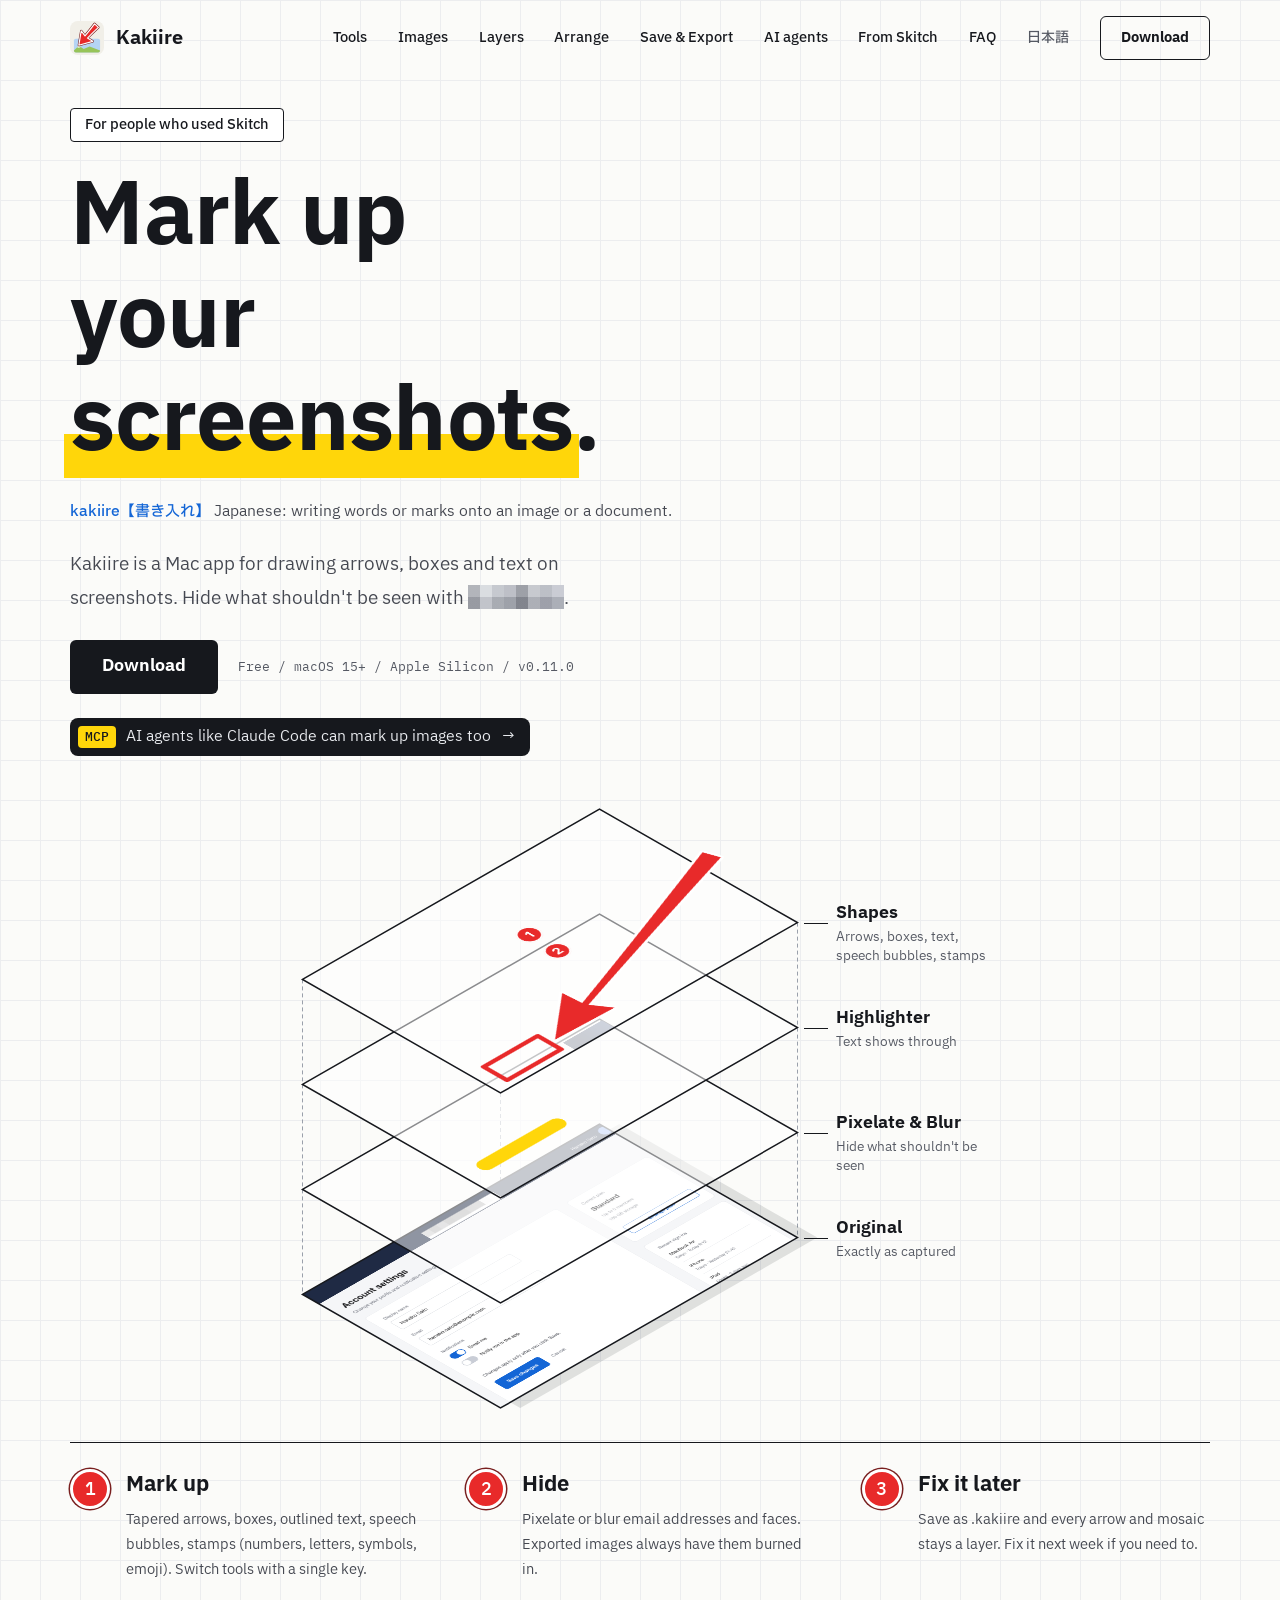
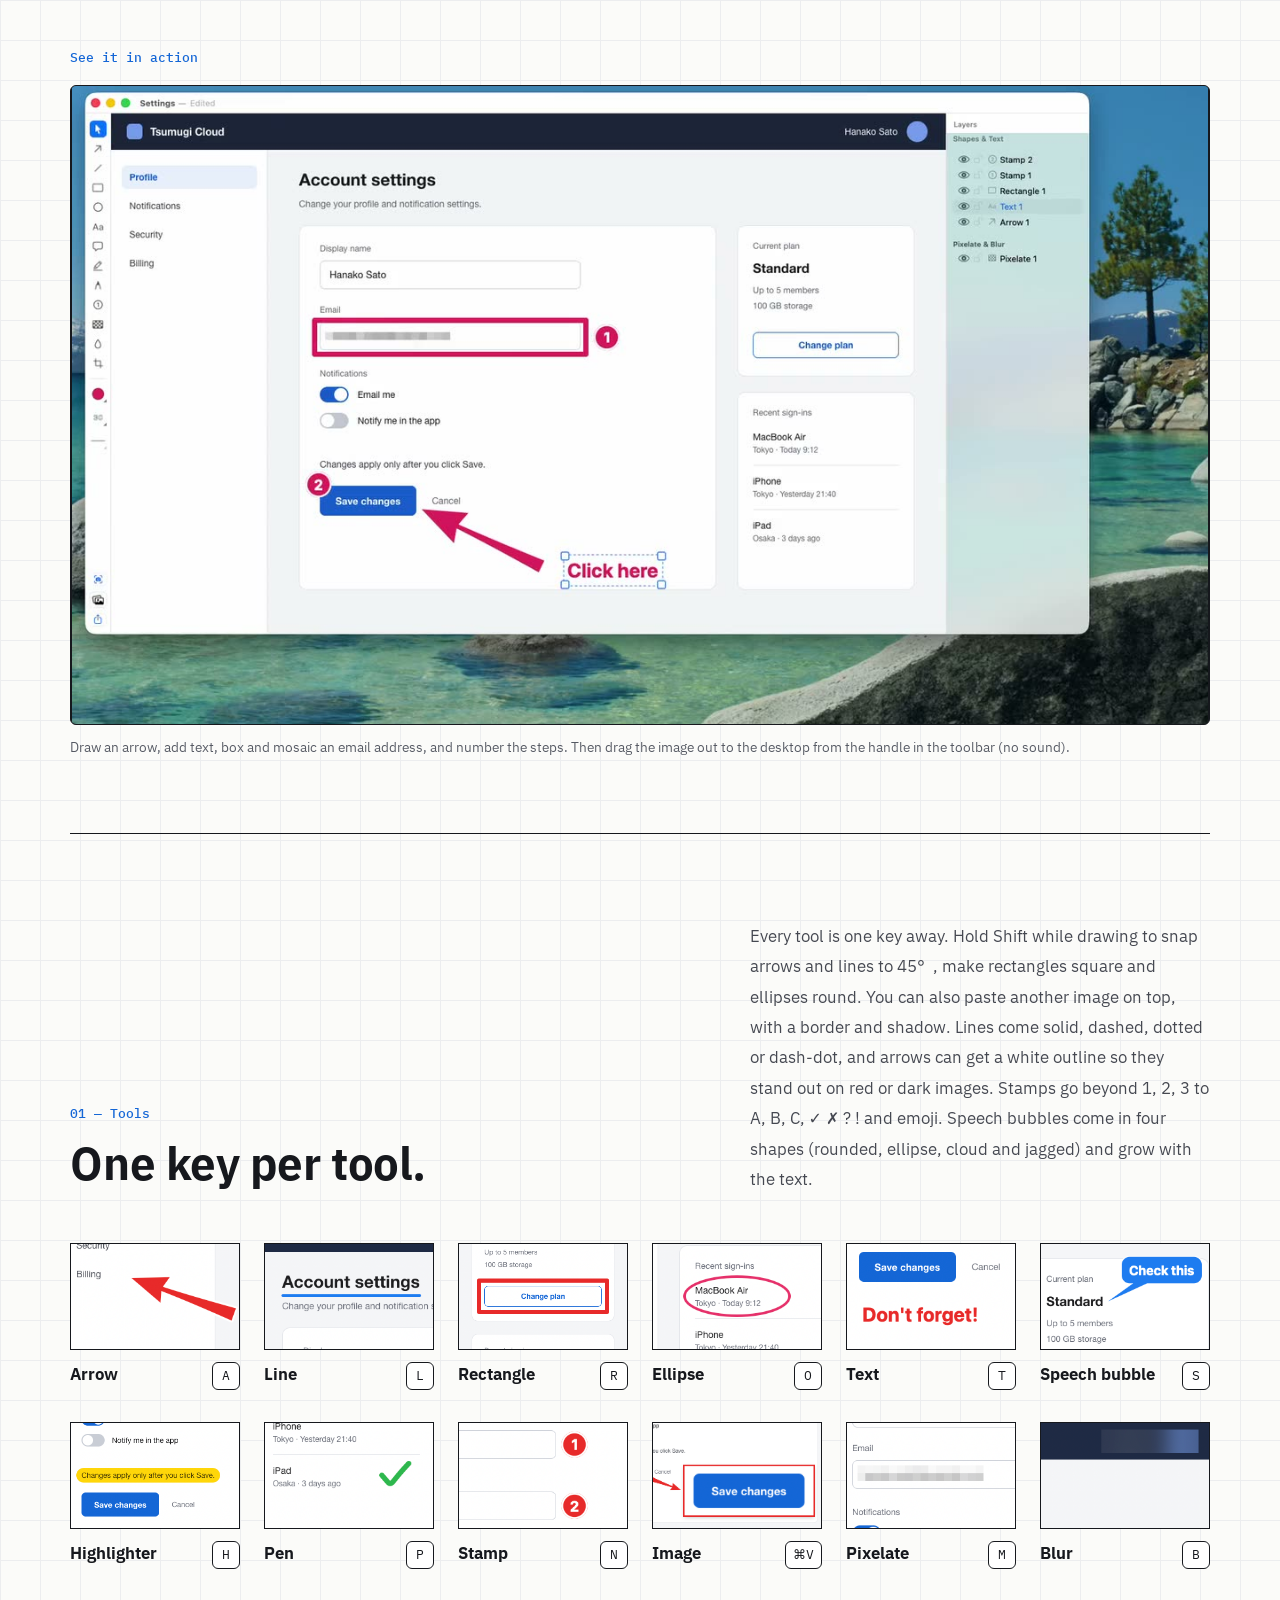
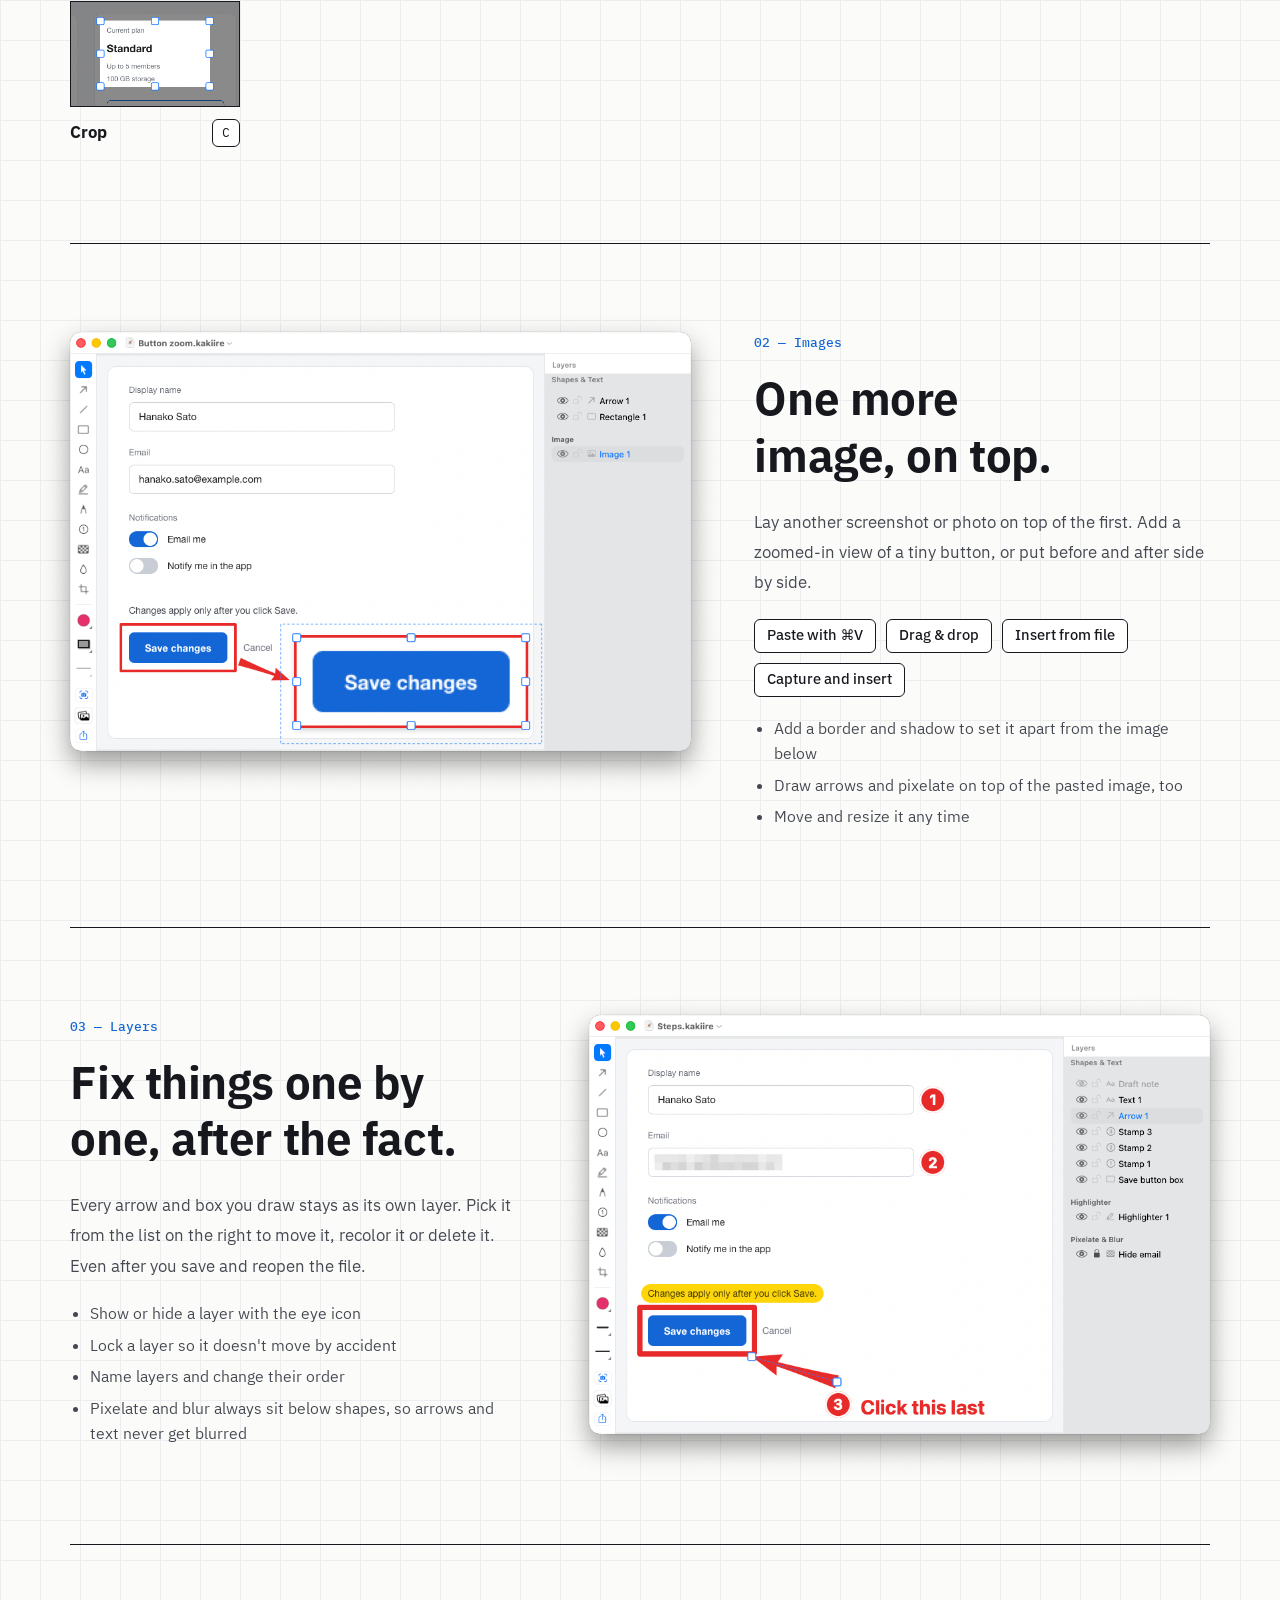
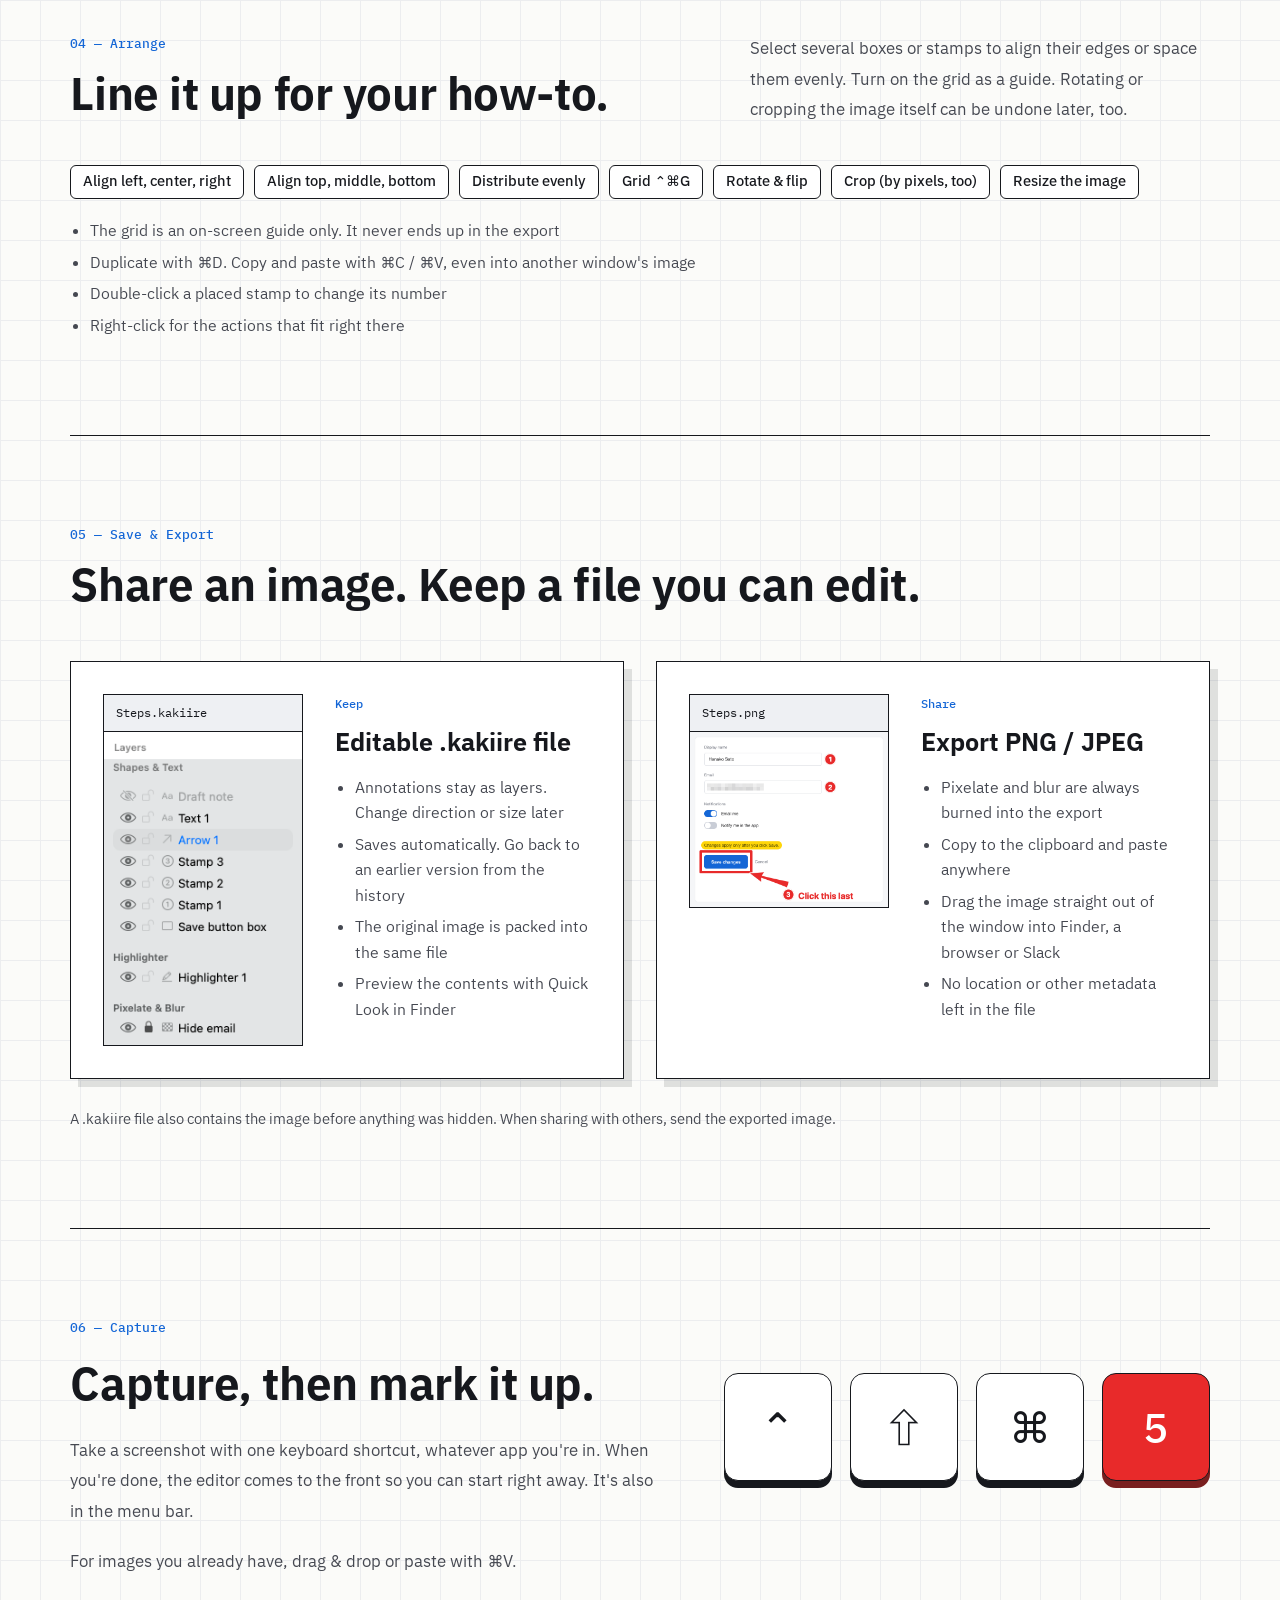
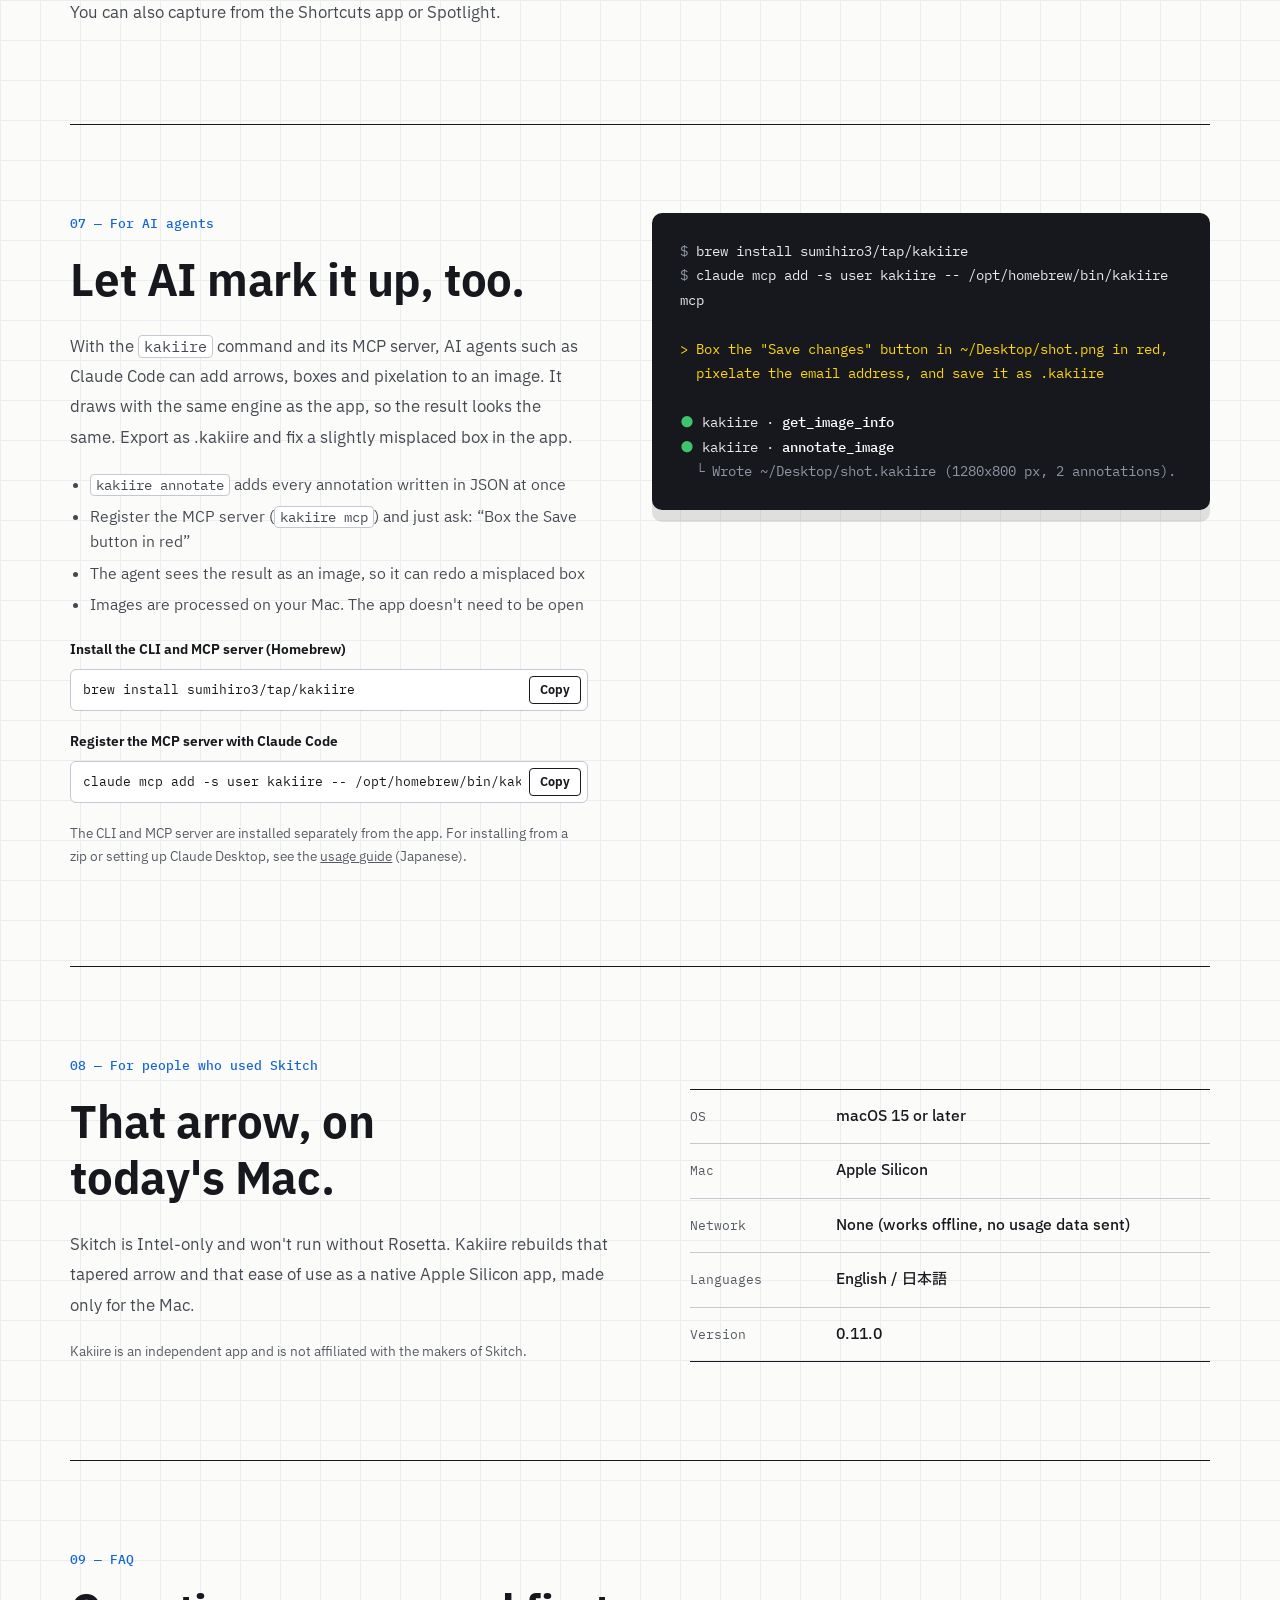
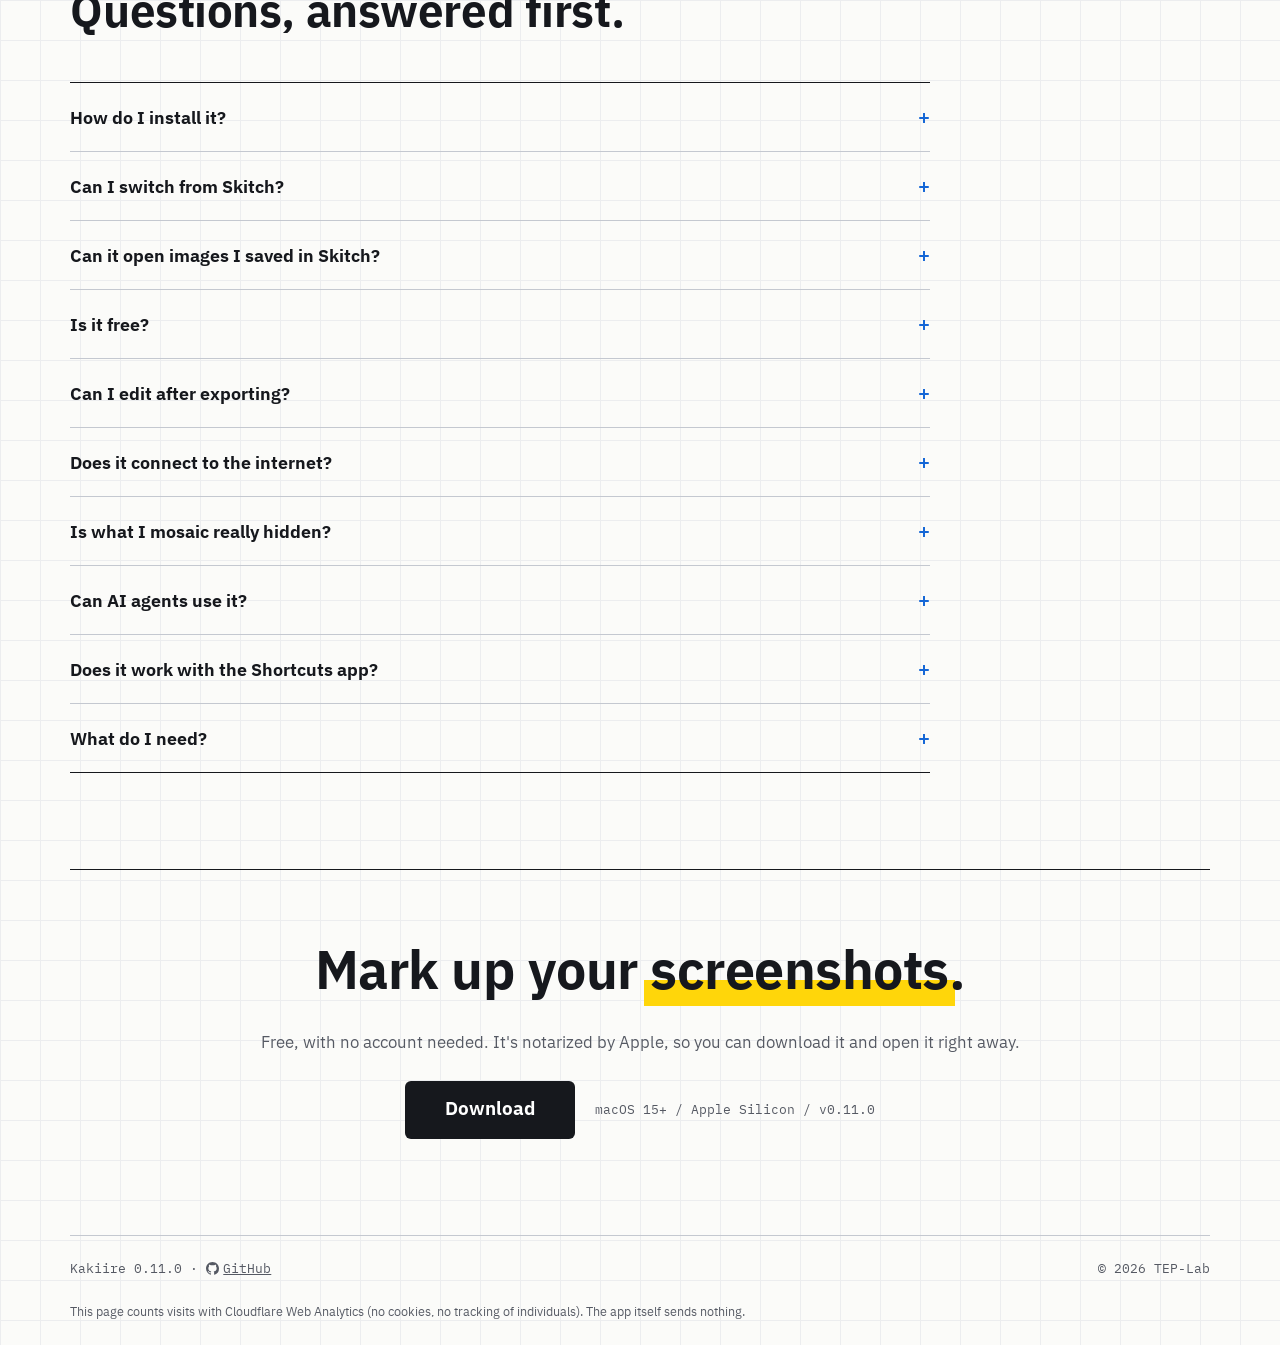
==== commit aa514c4c: "LP の訪問数を Cloudflare Web Analytics から毎日記録する download-stats.py が web.csv(日付・パス・参照元・ページビュー・訪問)を書き、 summ" ====
--- a/site/index.html
+++ b/site/index.html
@@ -482,6 +482,7 @@
     <span>Kakiire <span data-version>0.11.0</span> · <a href="https://github.com/sumihiro3/kakiire" target="_blank" rel="noopener"><svg class="gh-icon" viewBox="0 0 16 16" aria-hidden="true" focusable="false"><path fill="currentColor" d="M8 0C3.58 0 0 3.58 0 8c0 3.54 2.29 6.53 5.47 7.59.4.07.55-.17.55-.38 0-.19-.01-.82-.01-1.49-2.01.37-2.53-.49-2.69-.94-.09-.23-.48-.94-.82-1.13-.28-.15-.68-.52-.01-.53.63-.01 1.08.58 1.23.82.72 1.21 1.87.87 2.33.66.07-.52.28-.87.51-1.07-1.78-.2-3.64-.89-3.64-3.95 0-.87.31-1.59.82-2.15-.08-.2-.36-1.02.08-2.12 0 0 .67-.21 2.2.82.64-.18 1.32-.27 2-.27.68 0 1.36.09 2 .27 1.53-1.04 2.2-.82 2.2-.82.44 1.1.16 1.92.08 2.12.51.56.82 1.27.82 2.15 0 3.07-1.87 3.75-3.65 3.95.29.25.54.73.54 1.48 0 1.07-.01 1.93-.01 2.2 0 .21.15.46.55.38A8.013 8.013 0 0016 8c0-4.42-3.58-8-8-8z"/></svg>GitHub</a></span>
     <span>© 2026 TEP-Lab</span>
   </div>
+  <p class="footer__note">このページは、見られた回数を Cloudflare Web Analytics で数えています(Cookie は使わず、個人は追いません)。アプリは何も送信しません。</p>
 </footer>
 
 <script>
--- a/site/style.css
+++ b/site/style.css
@@ -926,6 +926,12 @@
   color: var(--muted);
 }
 
+.footer__note {
+  margin: 0 0 22px;
+  font-size: 12px;
+  color: var(--muted);
+}
+
 /* ---- 幅ごとの調整 ---- */
 
 /* 2段組みにするのは、見出し2行目(約6.1文字分)が左の列に収まる幅から。735px は層の図 720px とスクロールバーの分 */
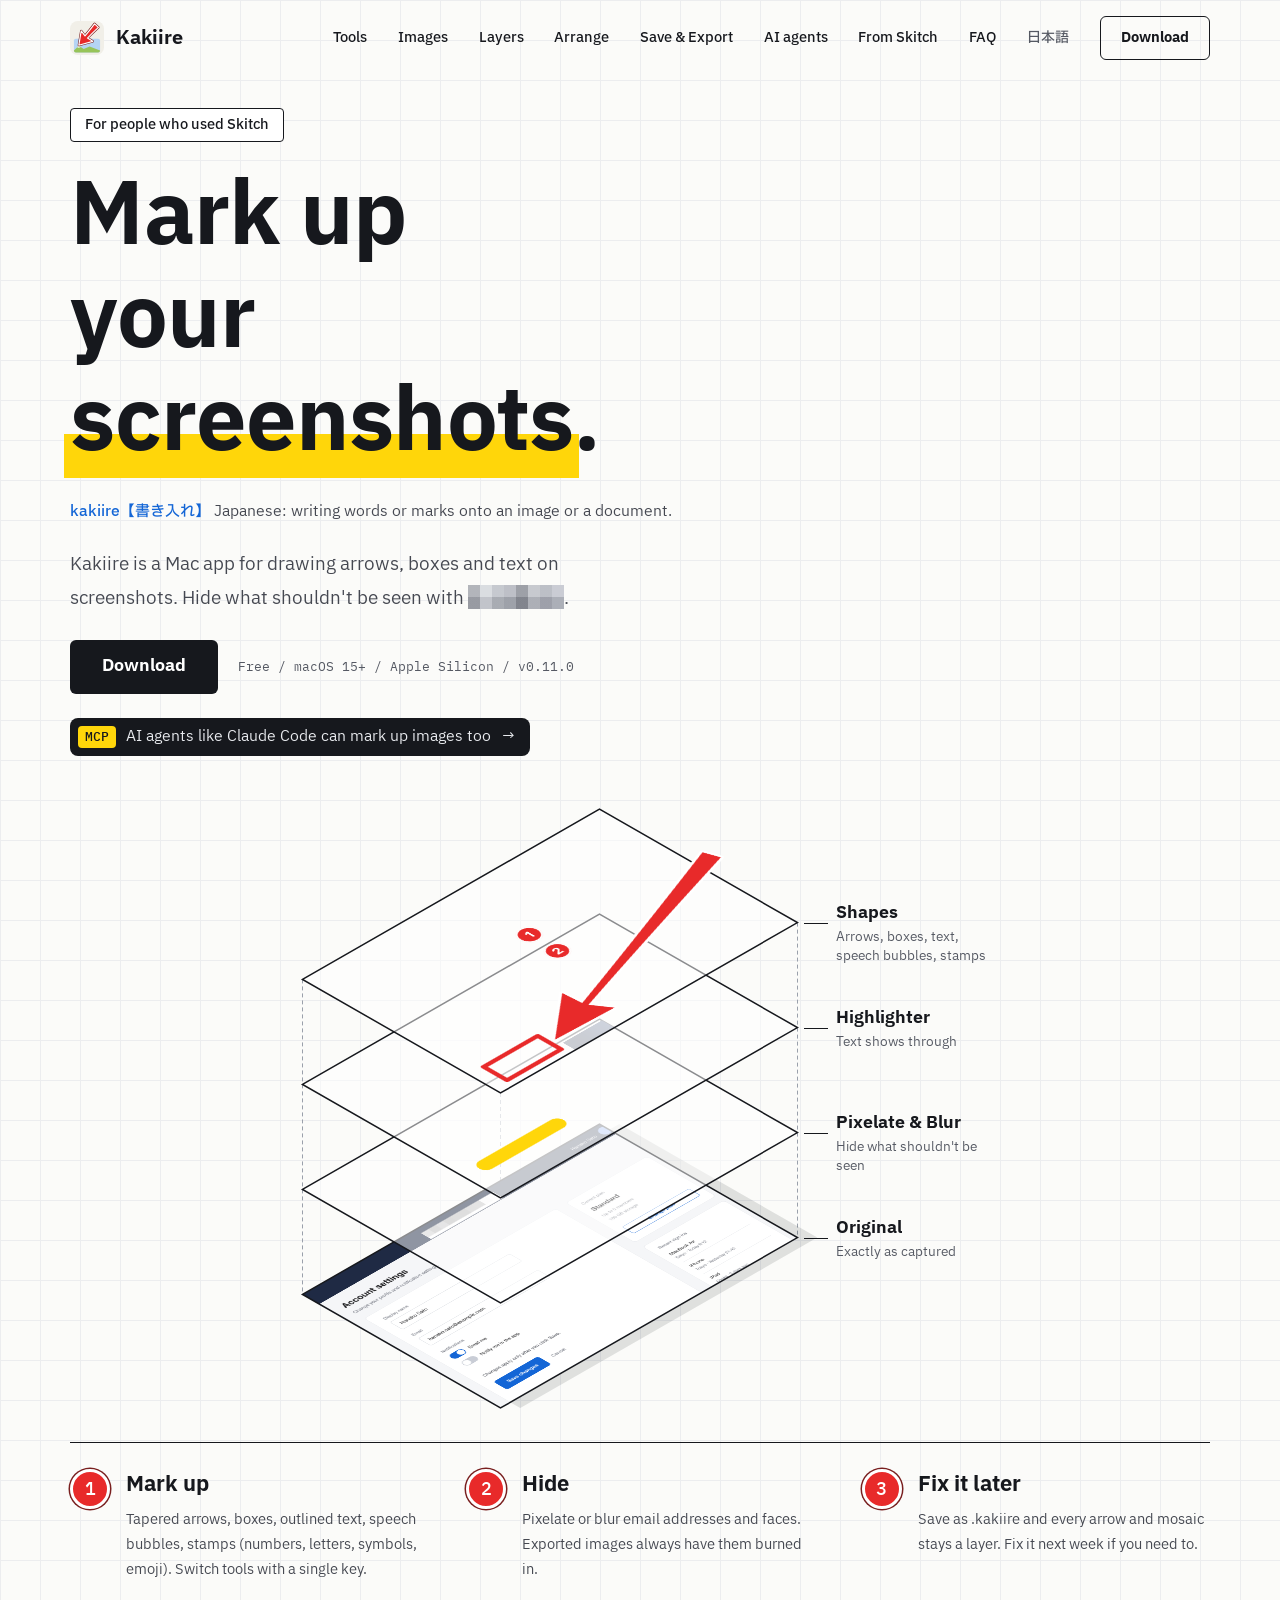
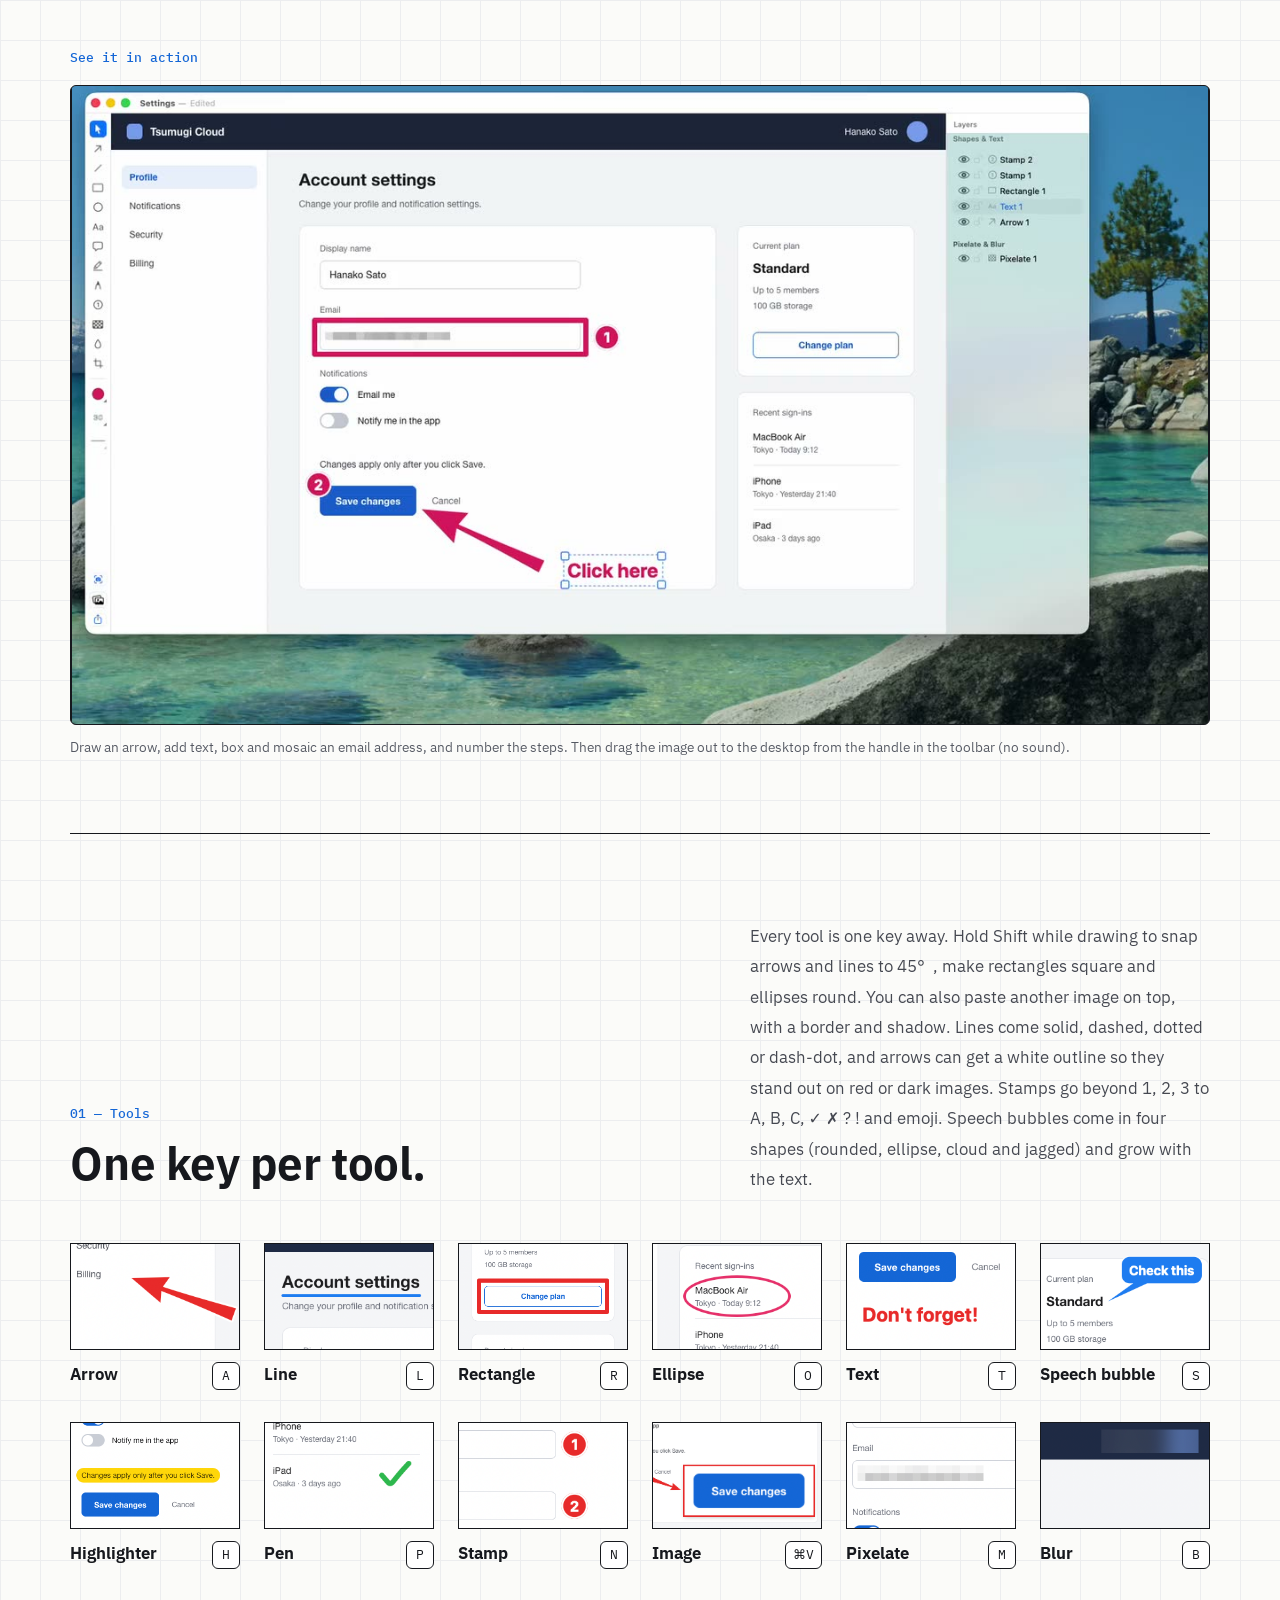
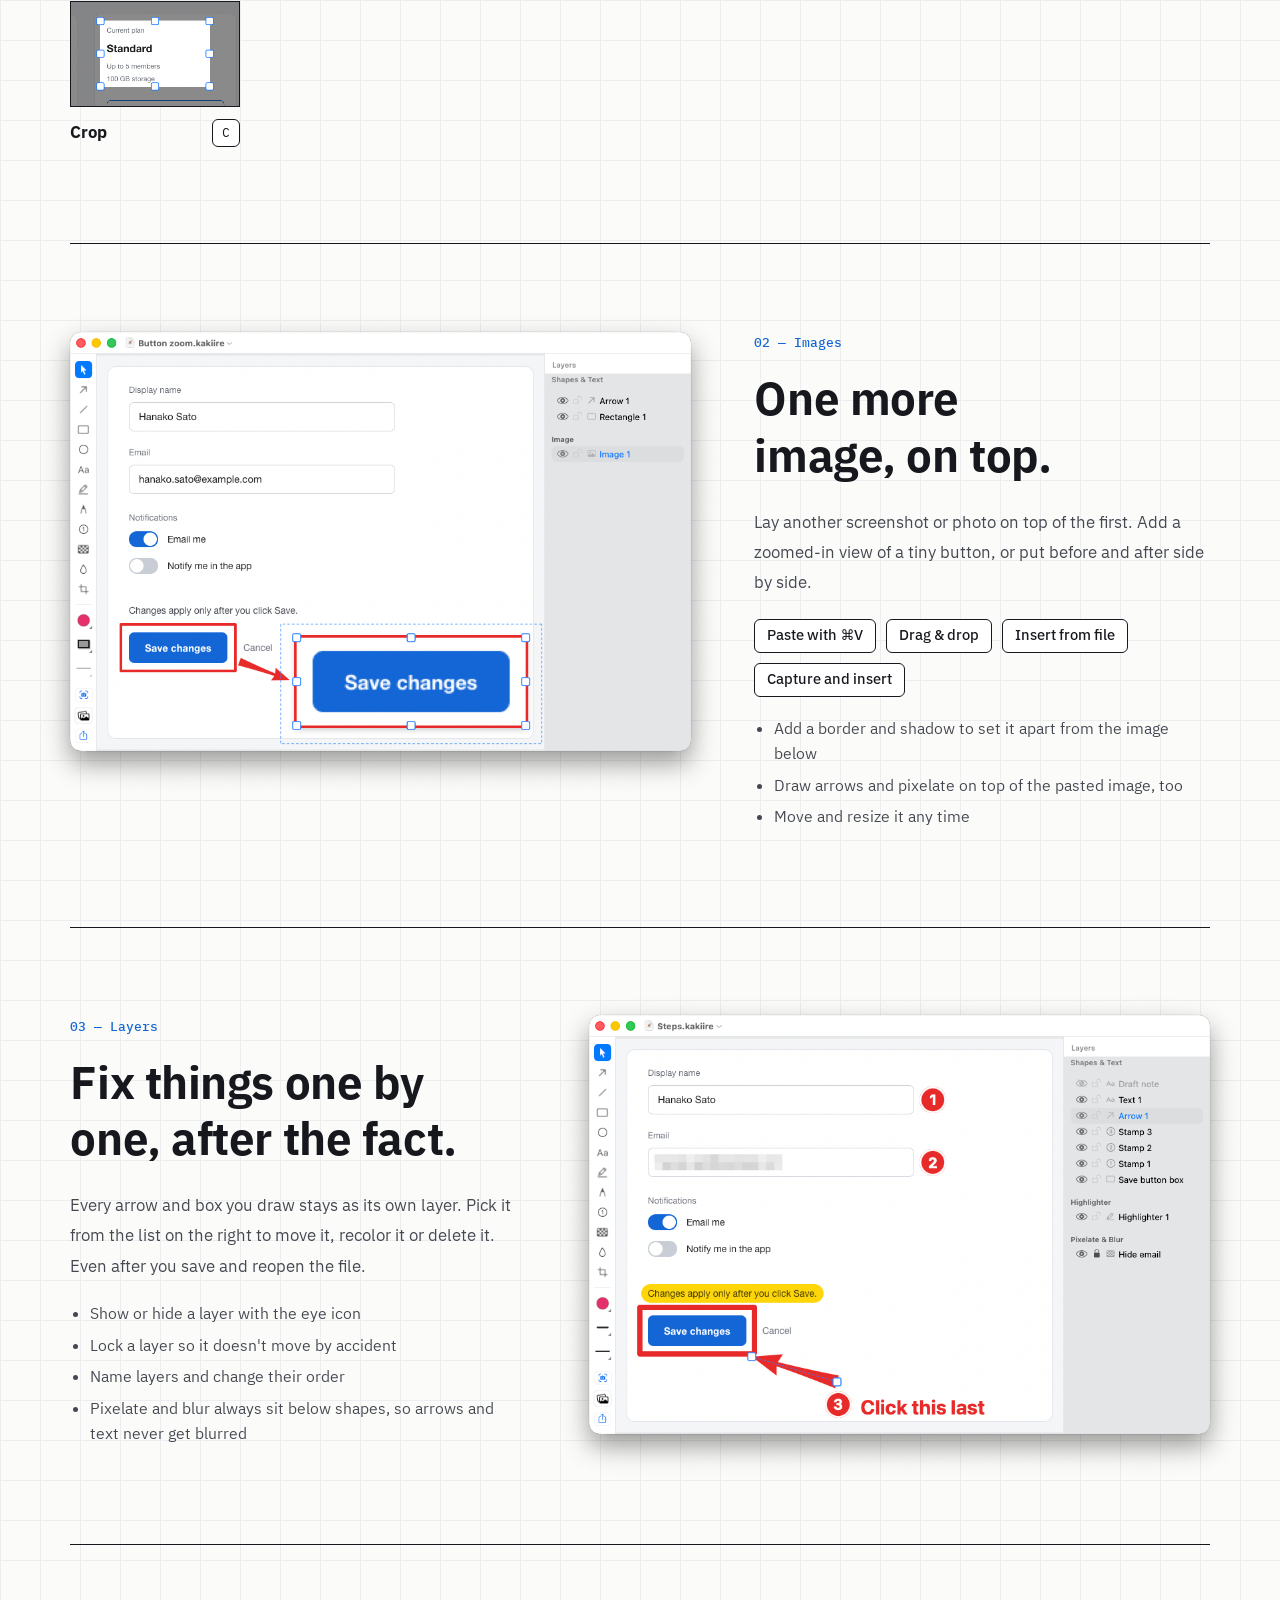
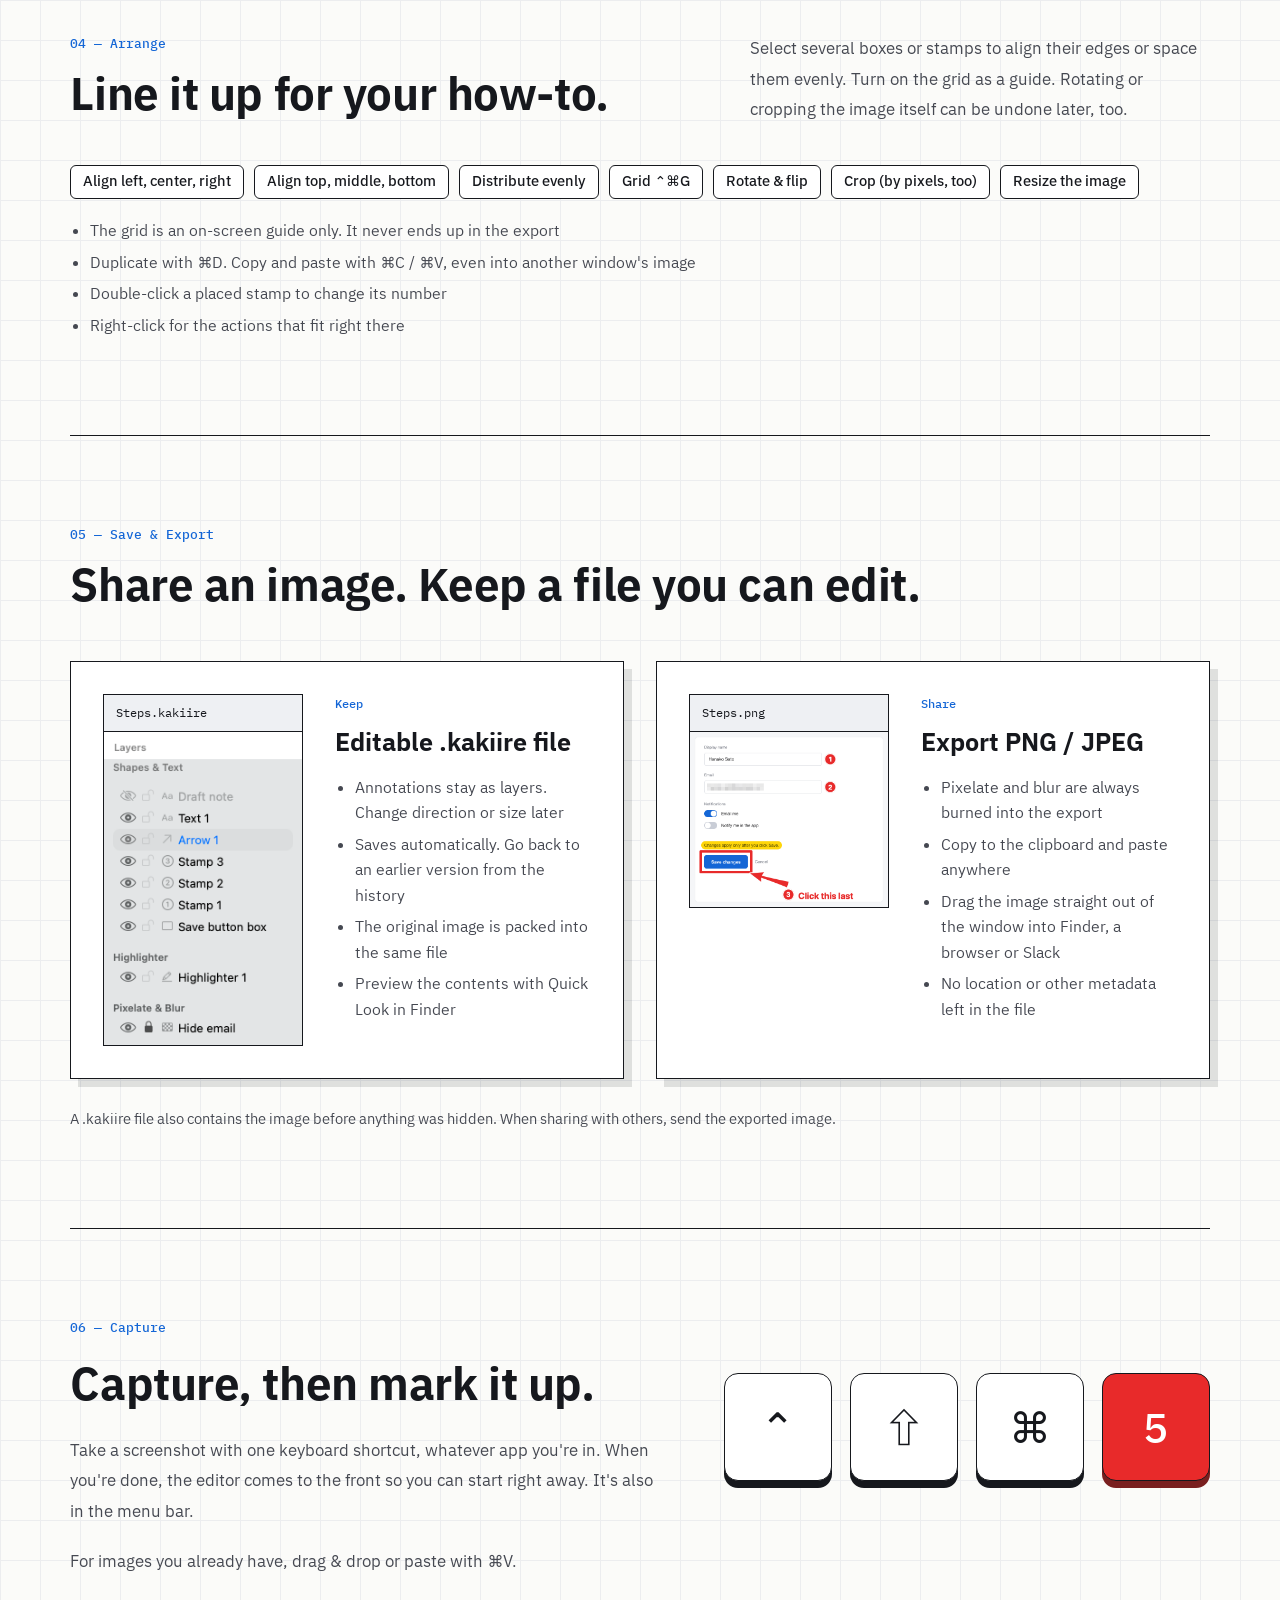
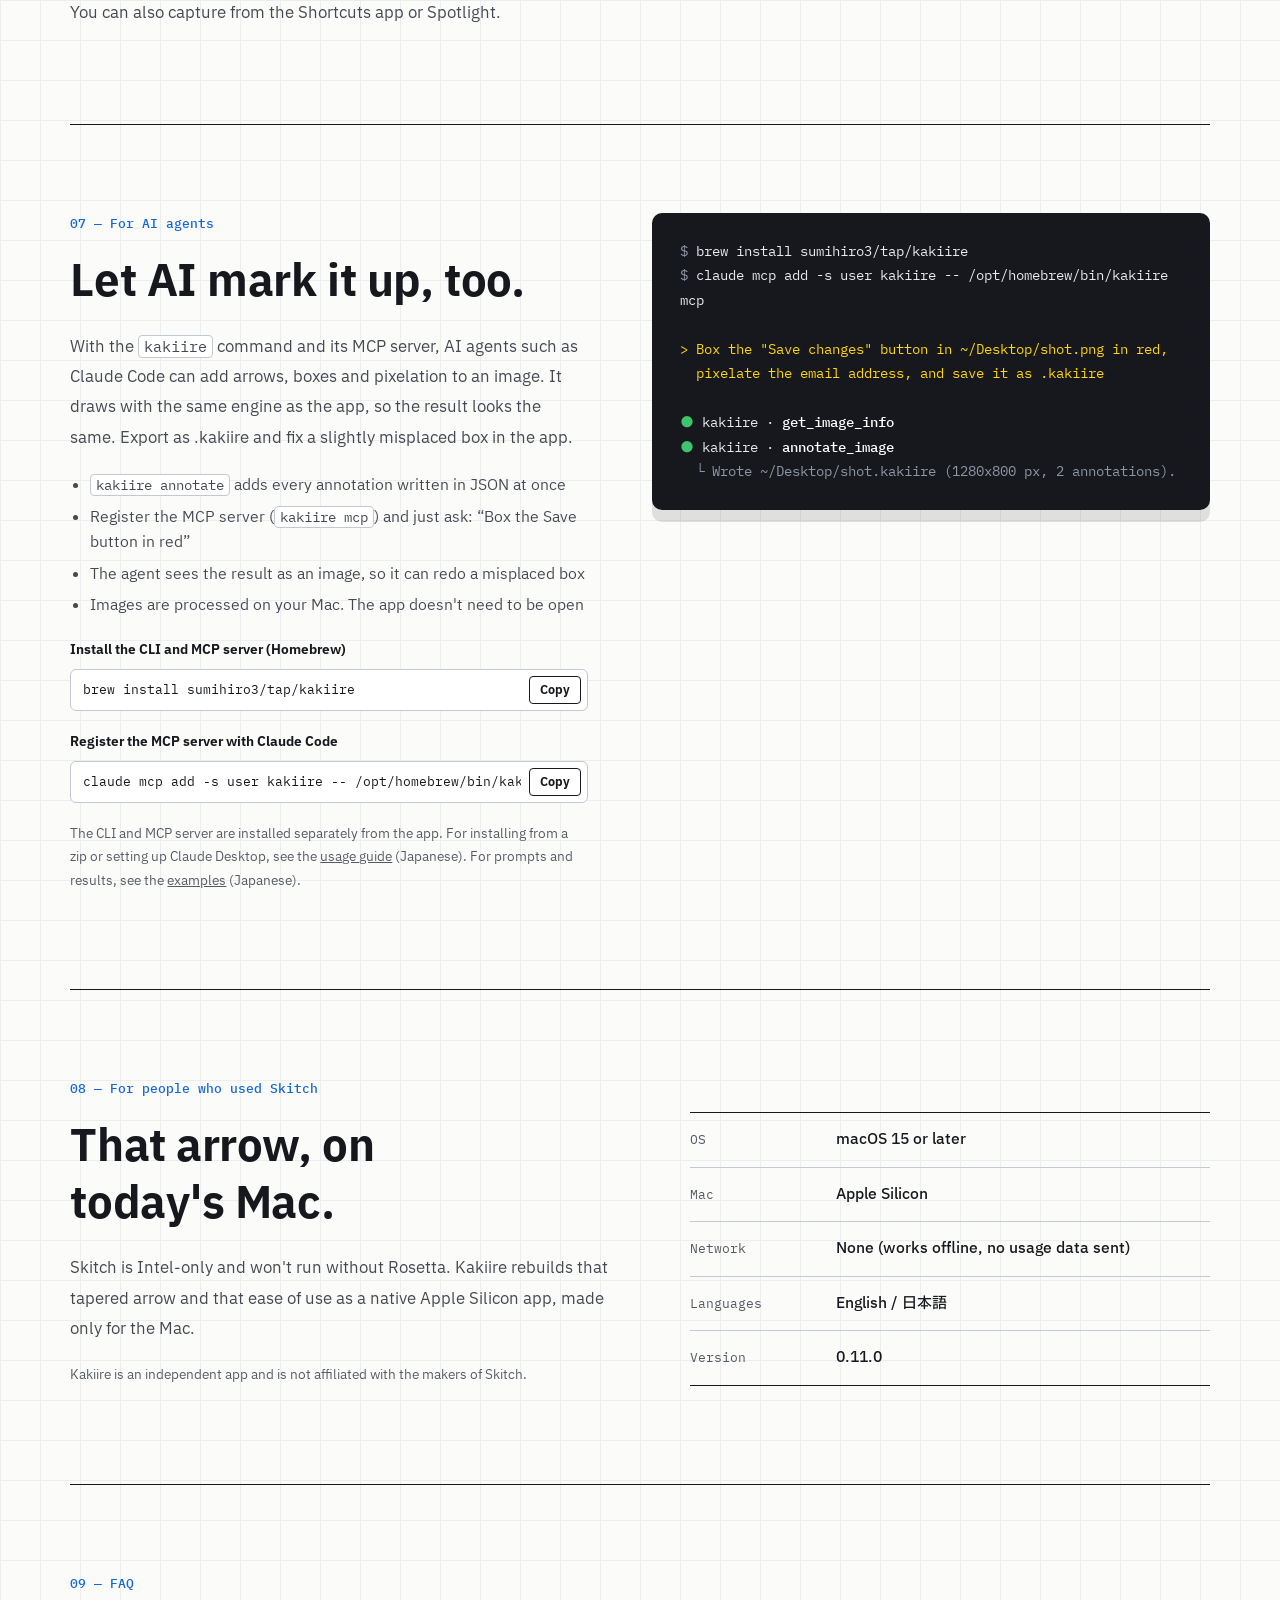
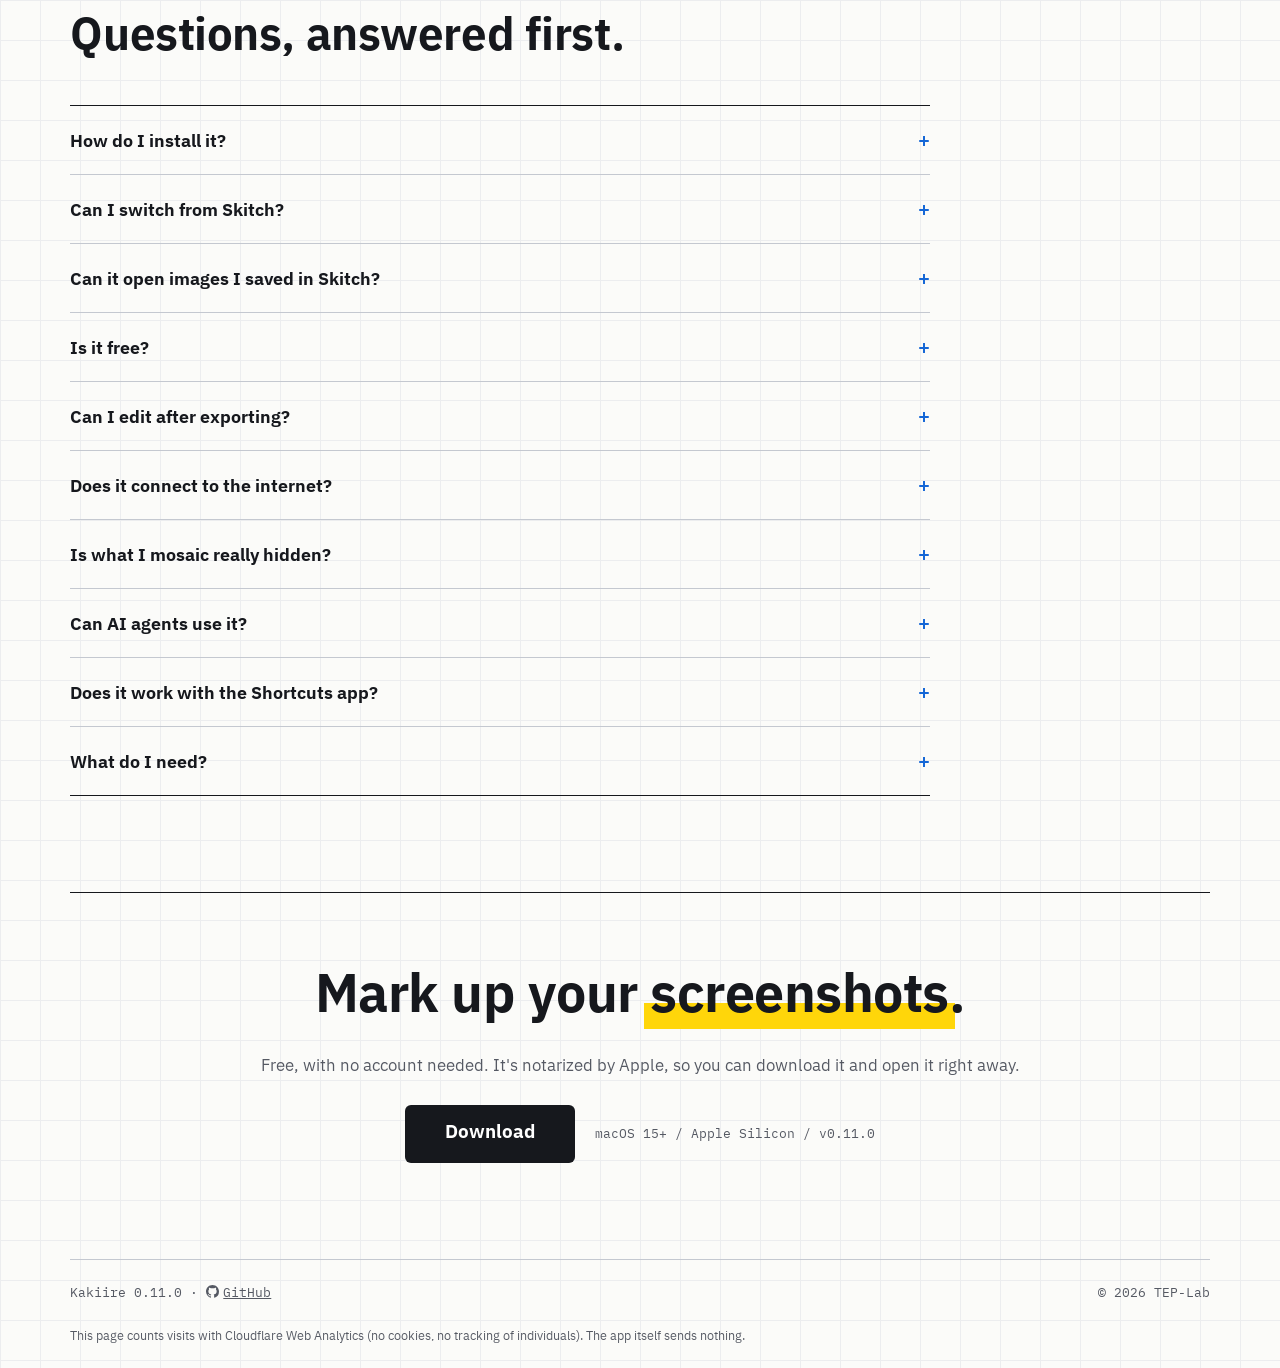
==== commit 5ea5cb9f: "MCP の使用例「ニュースサイトのモザイク」を docs/examples に載せる 架空のニュースサイトを撮り、MCP で写真・ロゴ・媒体アイコン・地名の16か所に モザイクをかけた。頼んだ文・注釈" ====
--- a/site/index.html
+++ b/site/index.html
@@ -366,7 +366,7 @@
       <div class="cmd"><code>brew install sumihiro3/tap/kakiire</code><button type="button" class="cmd__copy" data-copy data-copied="コピーしました" aria-live="polite">コピー</button></div>
       <p class="cmd__label">Claude Code に MCP サーバーとして登録する</p>
       <div class="cmd"><code>claude mcp add -s user kakiire -- /opt/homebrew/bin/kakiire mcp</code><button type="button" class="cmd__copy" data-copy data-copied="コピーしました" aria-live="polite">コピー</button></div>
-      <p class="fine">CLI と MCP サーバーは、アプリとは別に入れます。zip での入れ方や Claude Desktop での設定は<a href="https://github.com/sumihiro3/kakiire/blob/main/docs/cli.md" target="_blank" rel="noopener">使い方の説明</a>にあります。</p>
+      <p class="fine">CLI と MCP サーバーは、アプリとは別に入れます。zip での入れ方や Claude Desktop での設定は<a href="https://github.com/sumihiro3/kakiire/blob/main/docs/cli.md" target="_blank" rel="noopener">使い方の説明</a>にあります。AI に頼んだ文と仕上がりは<a href="https://github.com/sumihiro3/kakiire/blob/main/docs/examples/README.md" target="_blank" rel="noopener">使用例</a>で見られます。</p>
     </div>
     <figure class="term" aria-label="Claude Code に Kakiire の MCP サーバーを登録し、画像に注釈を付けるよう頼んだ例">
 <pre><span class="term__prompt">$</span> brew install sumihiro3/tap/kakiire
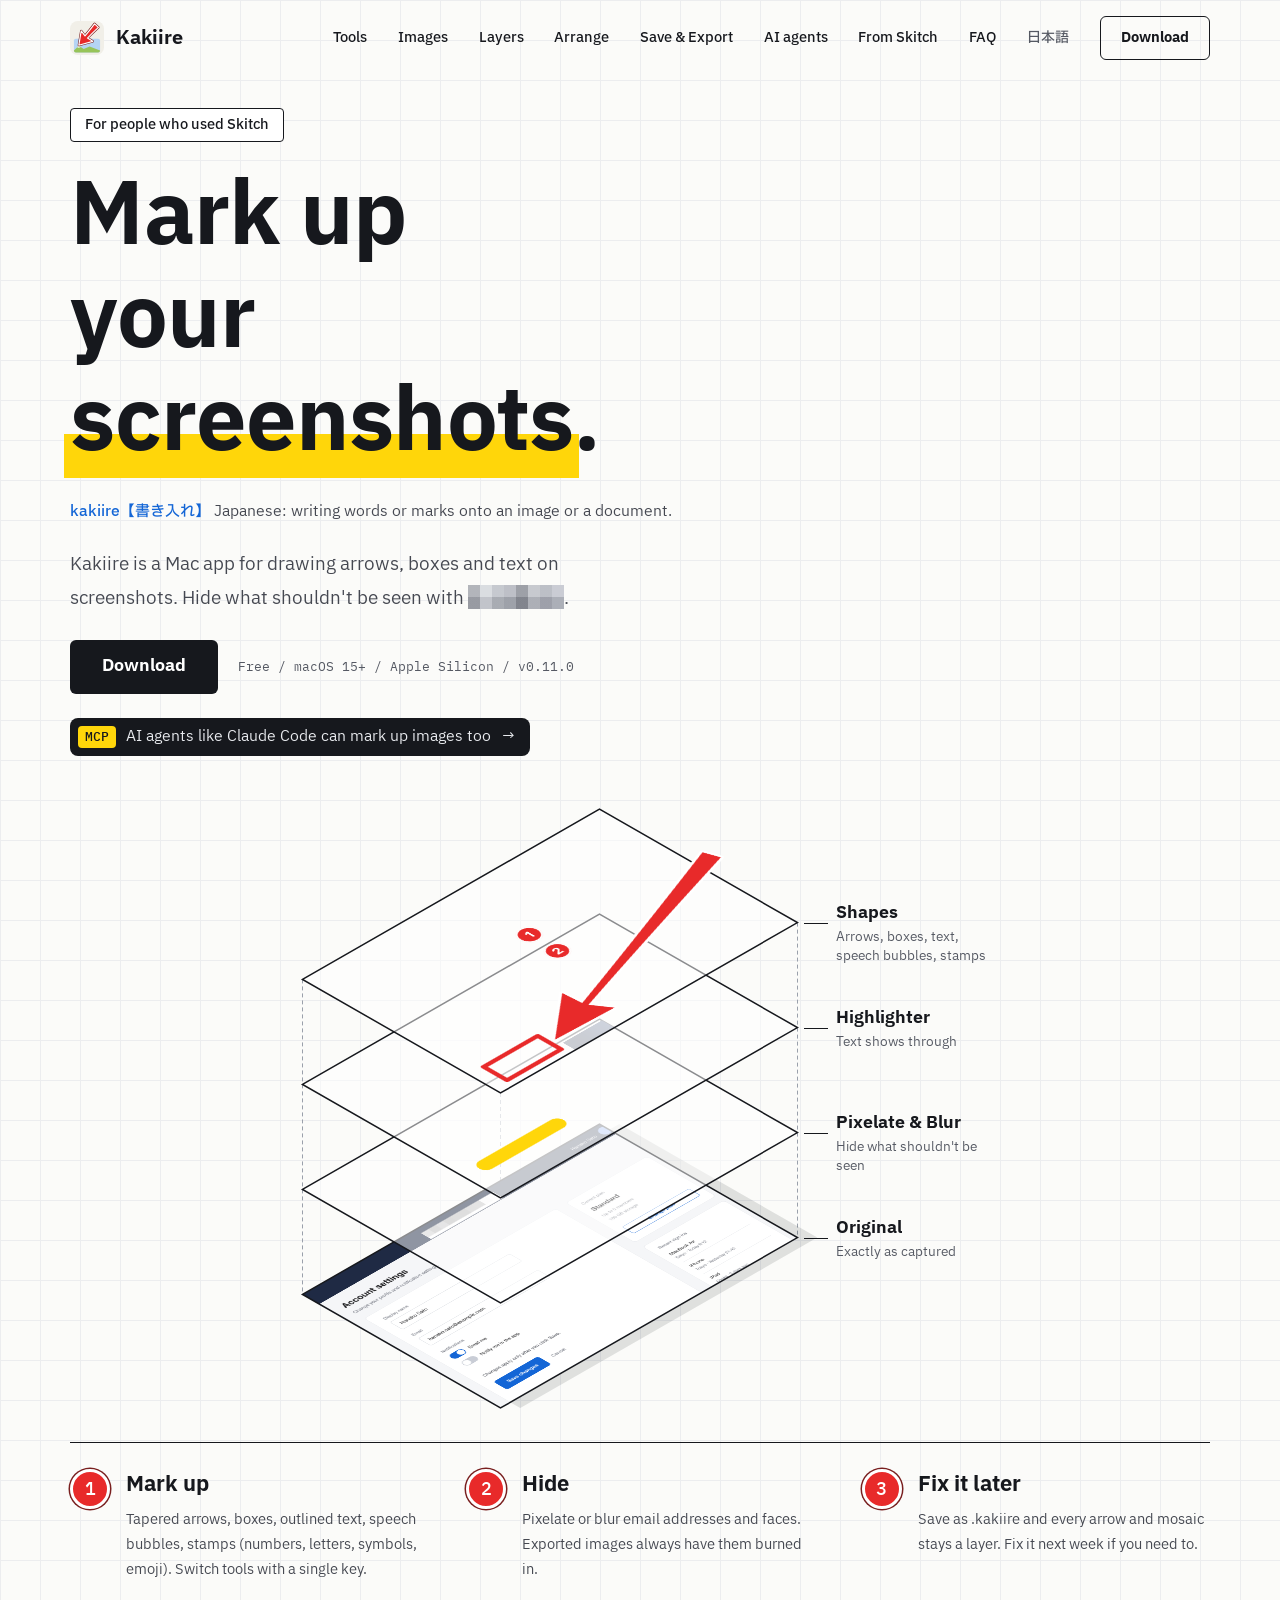
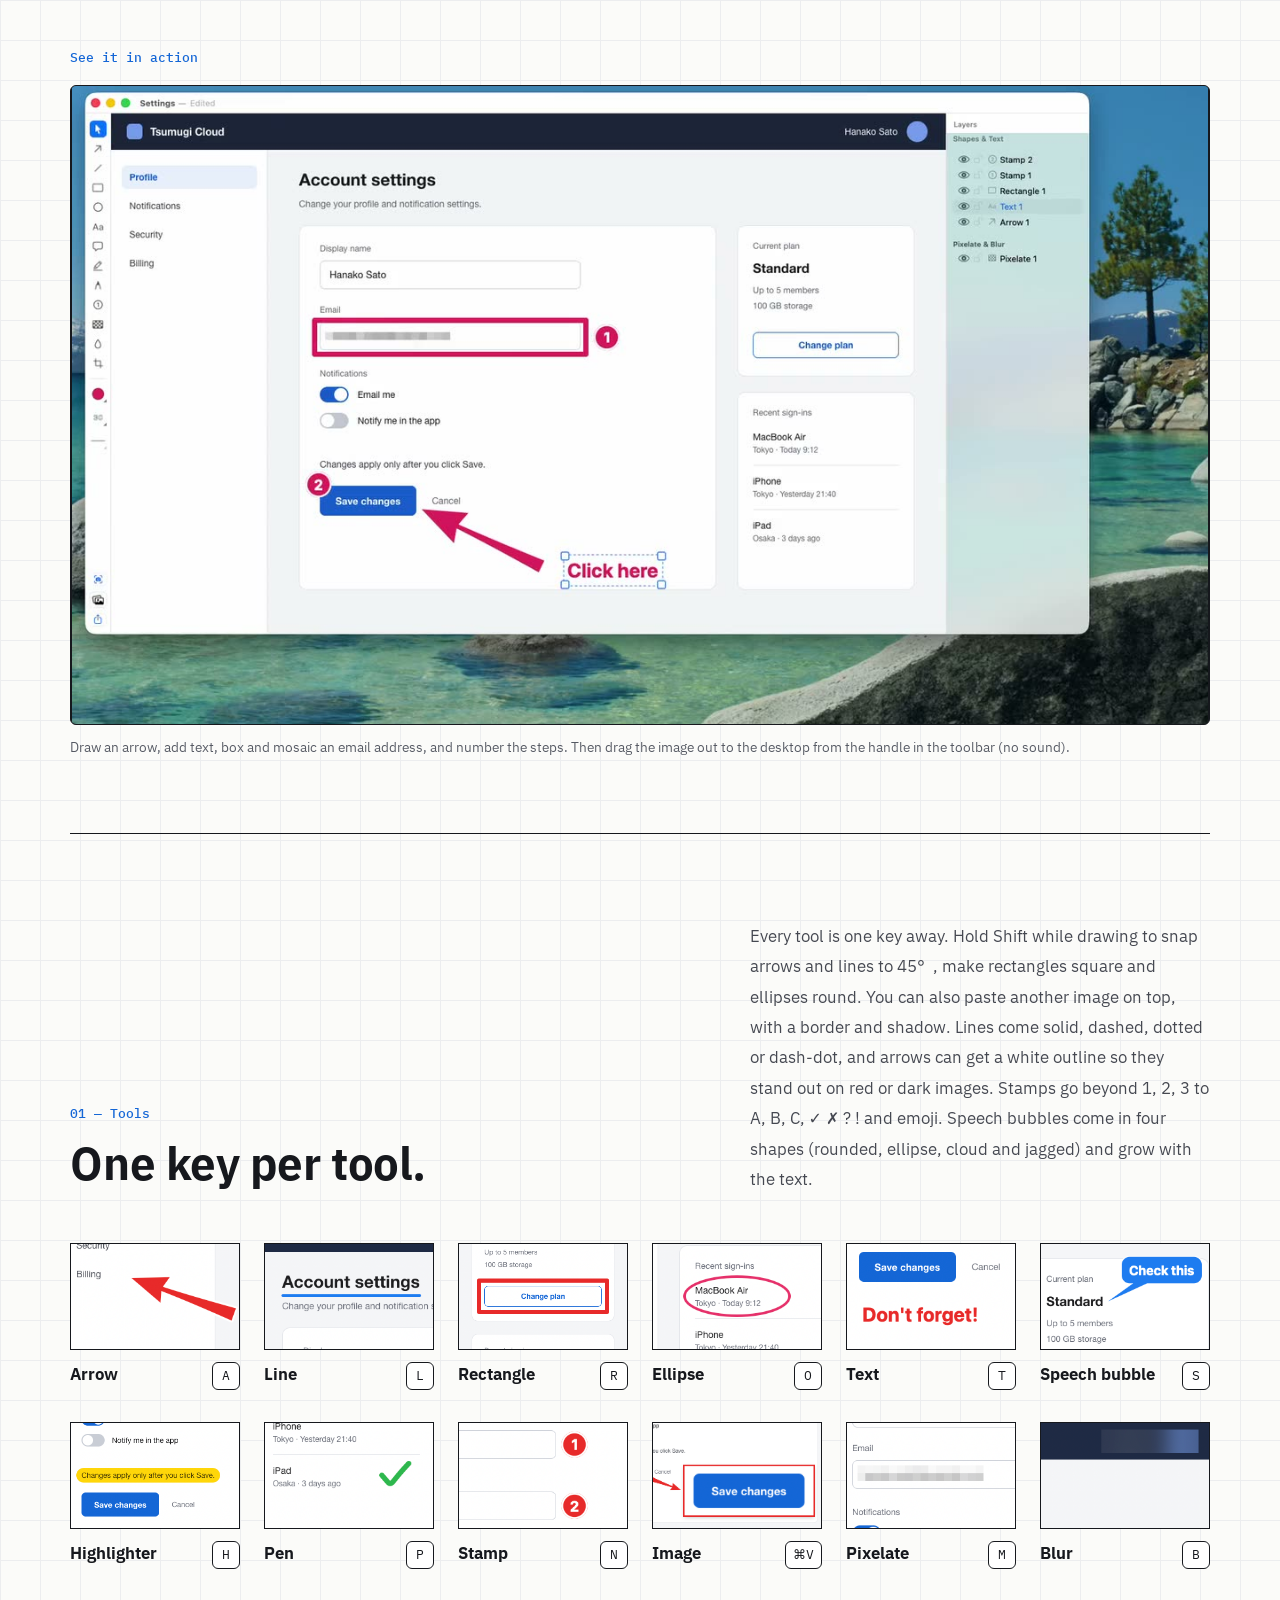
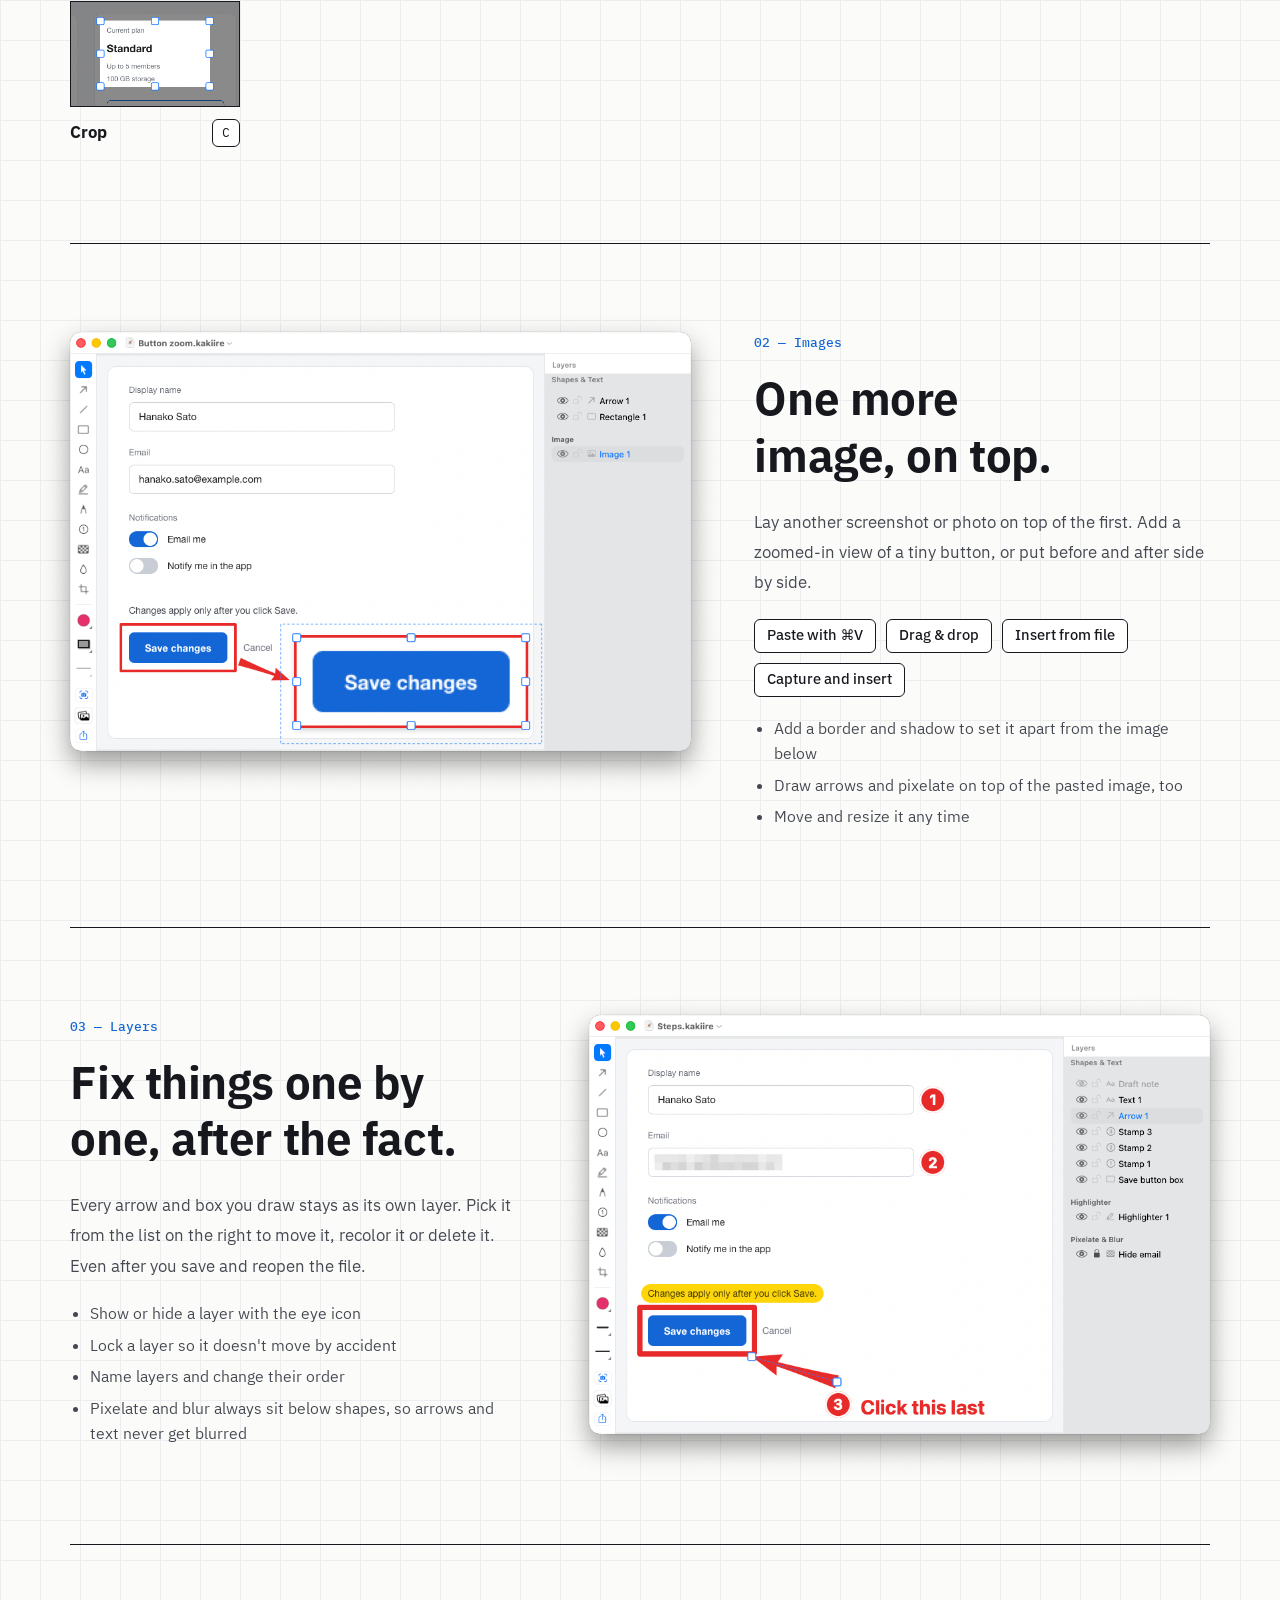
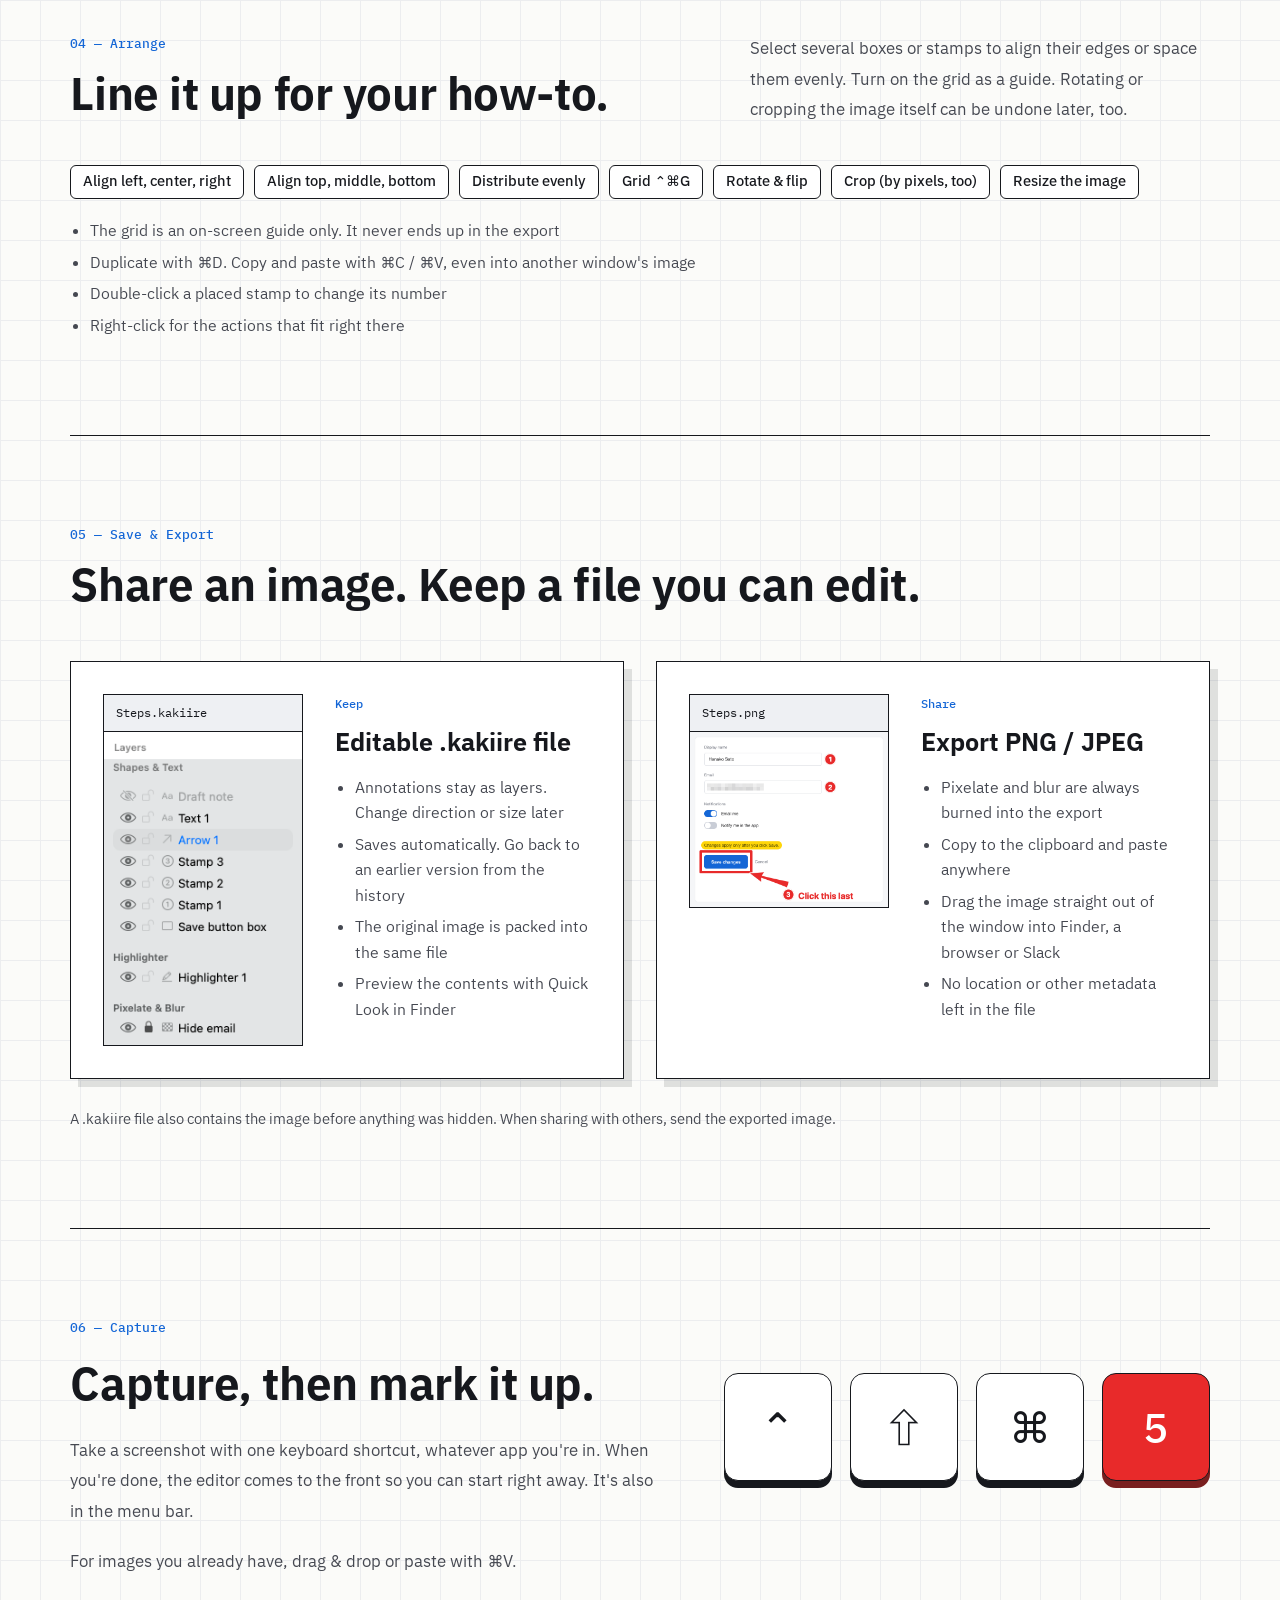
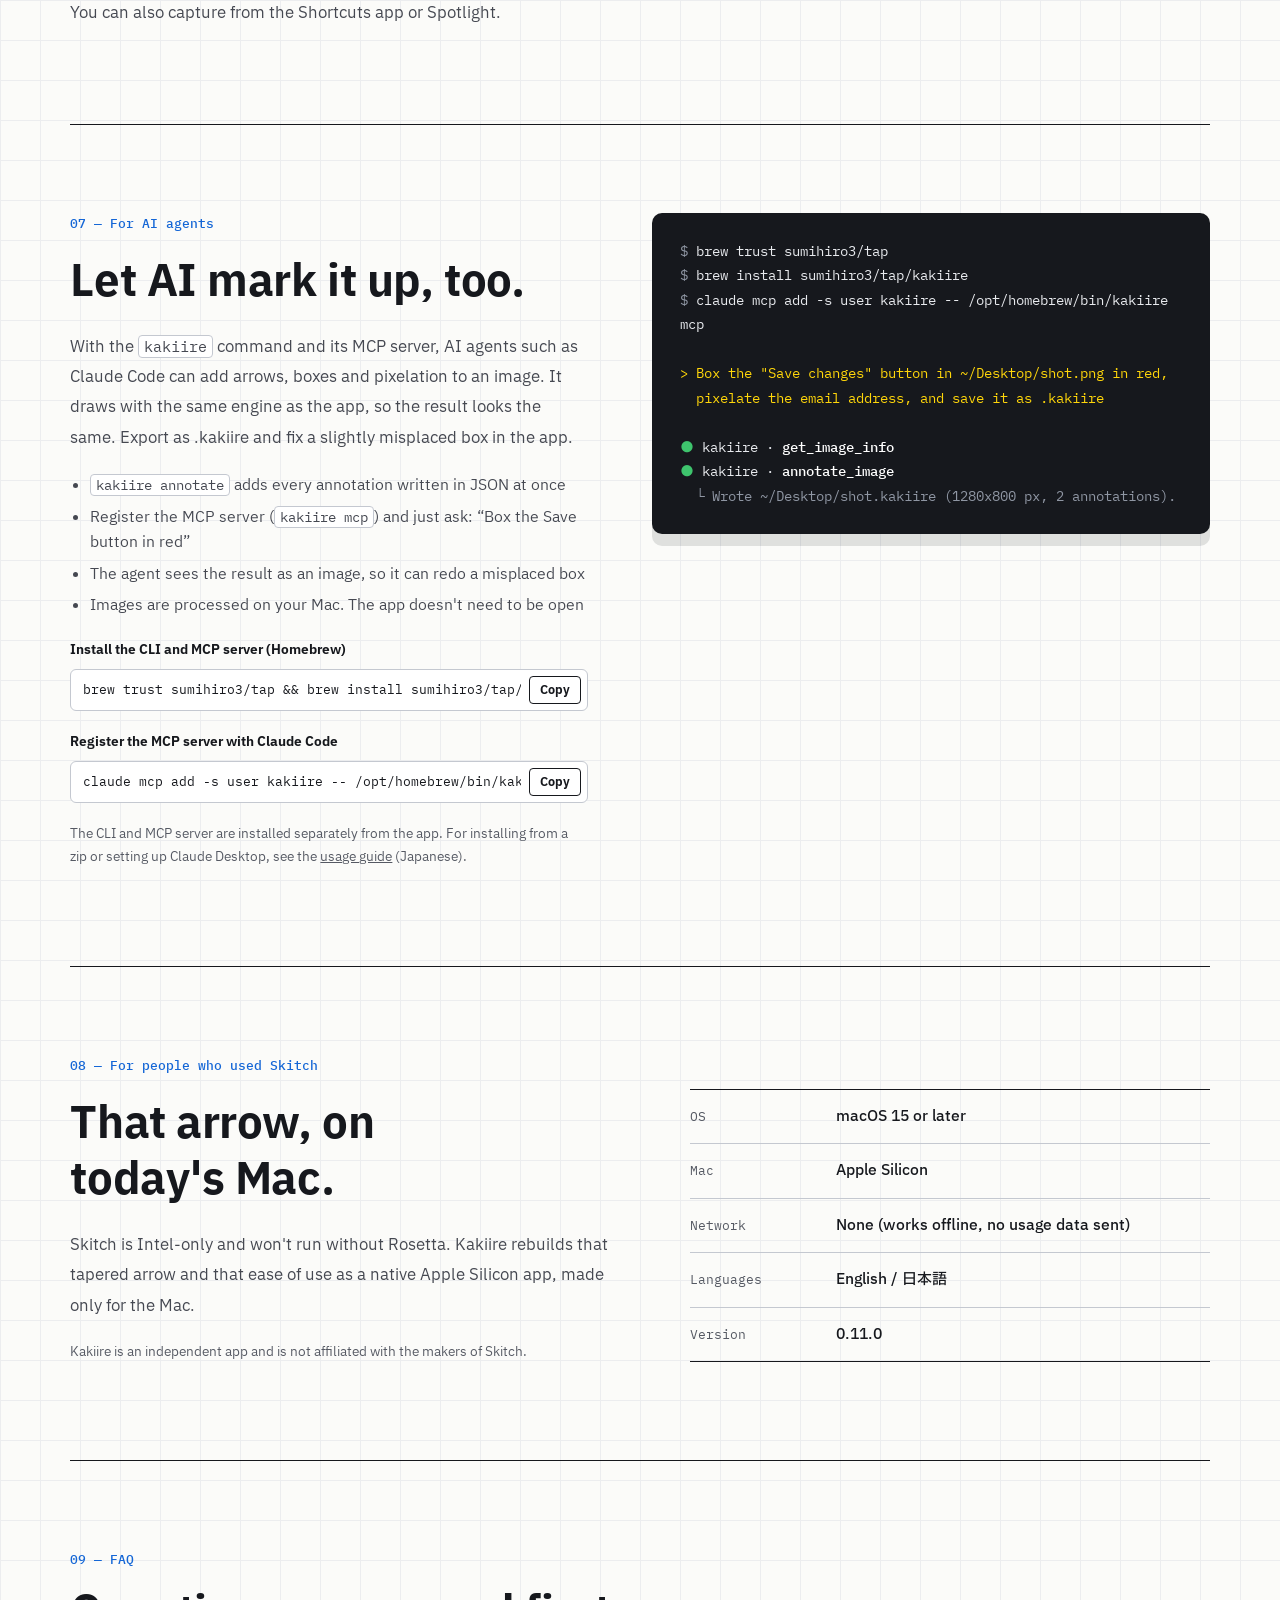
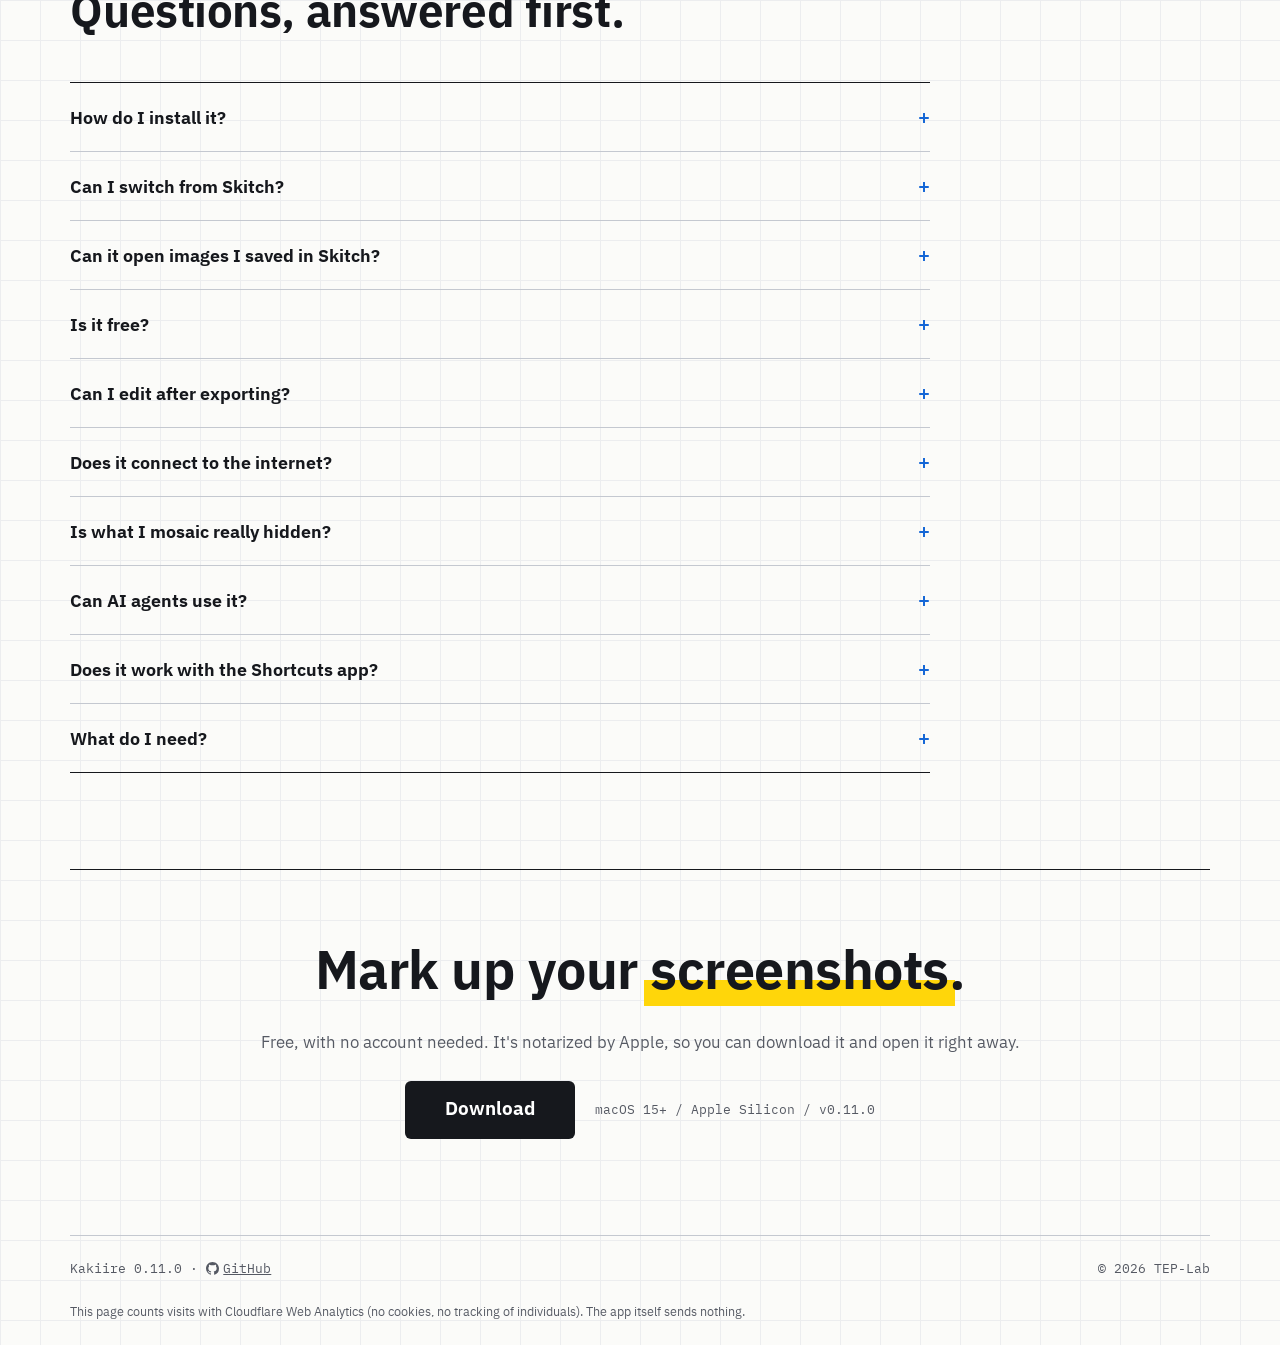
==== commit 5ee9faab: "Homebrew の手順に brew trust と、名前を省かない更新コマンドを足す 新しい Homebrew は信頼すると登録していない tap を読み込まず、 `brew install sum" ====
--- a/site/index.html
+++ b/site/index.html
@@ -363,13 +363,14 @@
         <li>画像の加工は手元の Mac の中で。アプリを開いていなくても動く</li>
       </ul>
       <p class="cmd__label">CLI と MCP サーバーを入れる(Homebrew)</p>
-      <div class="cmd"><code>brew install sumihiro3/tap/kakiire</code><button type="button" class="cmd__copy" data-copy data-copied="コピーしました" aria-live="polite">コピー</button></div>
+      <div class="cmd"><code>brew trust sumihiro3/tap &amp;&amp; brew install sumihiro3/tap/kakiire</code><button type="button" class="cmd__copy" data-copy data-copied="コピーしました" aria-live="polite">コピー</button></div>
       <p class="cmd__label">Claude Code に MCP サーバーとして登録する</p>
       <div class="cmd"><code>claude mcp add -s user kakiire -- /opt/homebrew/bin/kakiire mcp</code><button type="button" class="cmd__copy" data-copy data-copied="コピーしました" aria-live="polite">コピー</button></div>
-      <p class="fine">CLI と MCP サーバーは、アプリとは別に入れます。zip での入れ方や Claude Desktop での設定は<a href="https://github.com/sumihiro3/kakiire/blob/main/docs/cli.md" target="_blank" rel="noopener">使い方の説明</a>にあります。AI に頼んだ文と仕上がりは<a href="https://github.com/sumihiro3/kakiire/blob/main/docs/examples/README.md" target="_blank" rel="noopener">使用例</a>で見られます。</p>
+      <p class="fine">CLI と MCP サーバーは、アプリとは別に入れます。zip での入れ方や Claude Desktop での設定は<a href="https://github.com/sumihiro3/kakiire/blob/main/docs/cli.md" target="_blank" rel="noopener">使い方の説明</a>にあります。</p>
     </div>
     <figure class="term" aria-label="Claude Code に Kakiire の MCP サーバーを登録し、画像に注釈を付けるよう頼んだ例">
-<pre><span class="term__prompt">$</span> brew install sumihiro3/tap/kakiire
+<pre><span class="term__prompt">$</span> brew trust sumihiro3/tap
+<span class="term__prompt">$</span> brew install sumihiro3/tap/kakiire
 <span class="term__prompt">$</span> claude mcp add -s user kakiire -- /opt/homebrew/bin/kakiire mcp
 
 <span class="term__you">&gt; ~/Desktop/shot.png の「変更を保存」を赤枠で囲んで、
@@ -410,7 +411,7 @@
       <details>
         <summary>どうやって入れますか?</summary>
         <p><a href="https://github.com/sumihiro3/kakiire/releases/latest/download/Kakiire.dmg">Kakiire.dmg</a> をダウンロードして開き、Kakiire を「アプリケーション」へドラッグします。Apple の公証を受けているので、そのまま開けます。Homebrew なら、次のコマンドでも入ります。</p>
-        <div class="cmd"><code>brew install --cask sumihiro3/tap/kakiire</code><button type="button" class="cmd__copy" data-copy data-copied="コピーしました" aria-live="polite">コピー</button></div>
+        <div class="cmd"><code>brew trust sumihiro3/tap &amp;&amp; brew install --cask sumihiro3/tap/kakiire</code><button type="button" class="cmd__copy" data-copy data-copied="コピーしました" aria-live="polite">コピー</button></div>
       </details>
       <details>
         <summary>Skitch から乗り換えられますか?</summary>
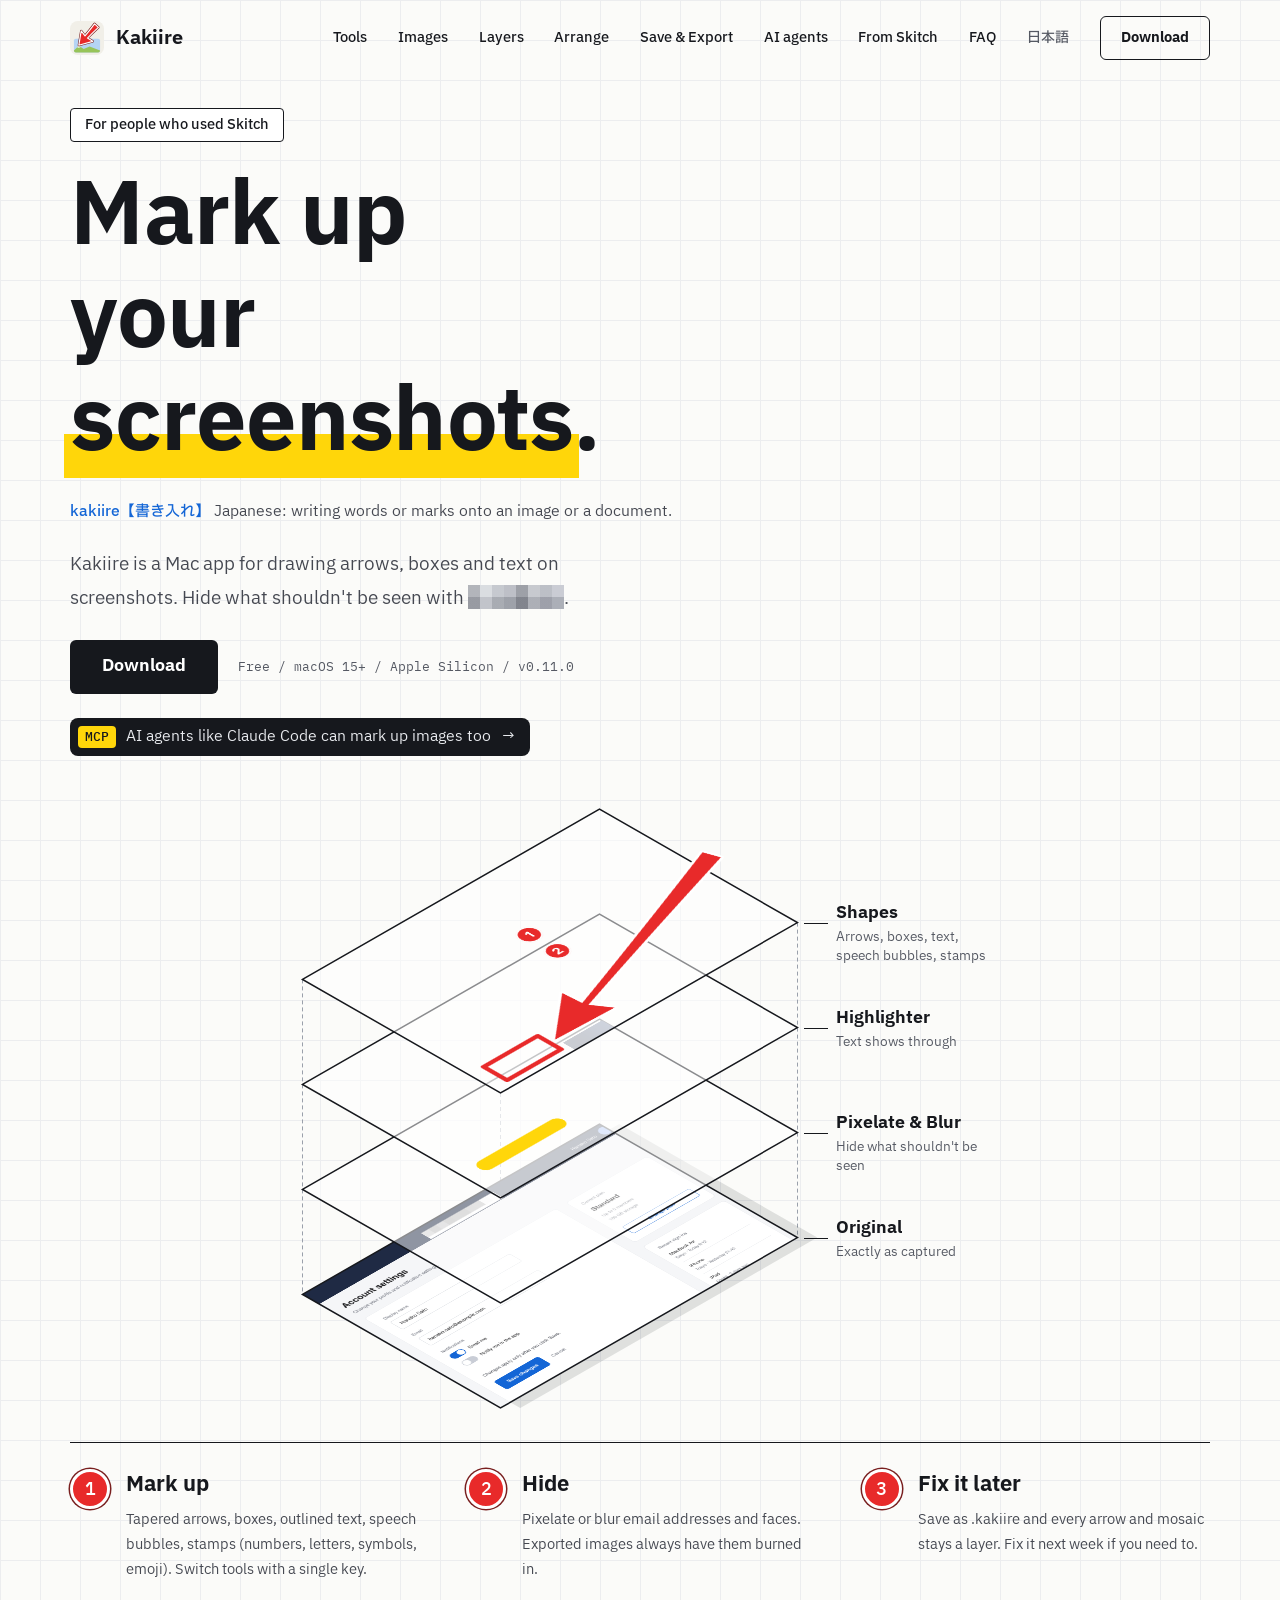
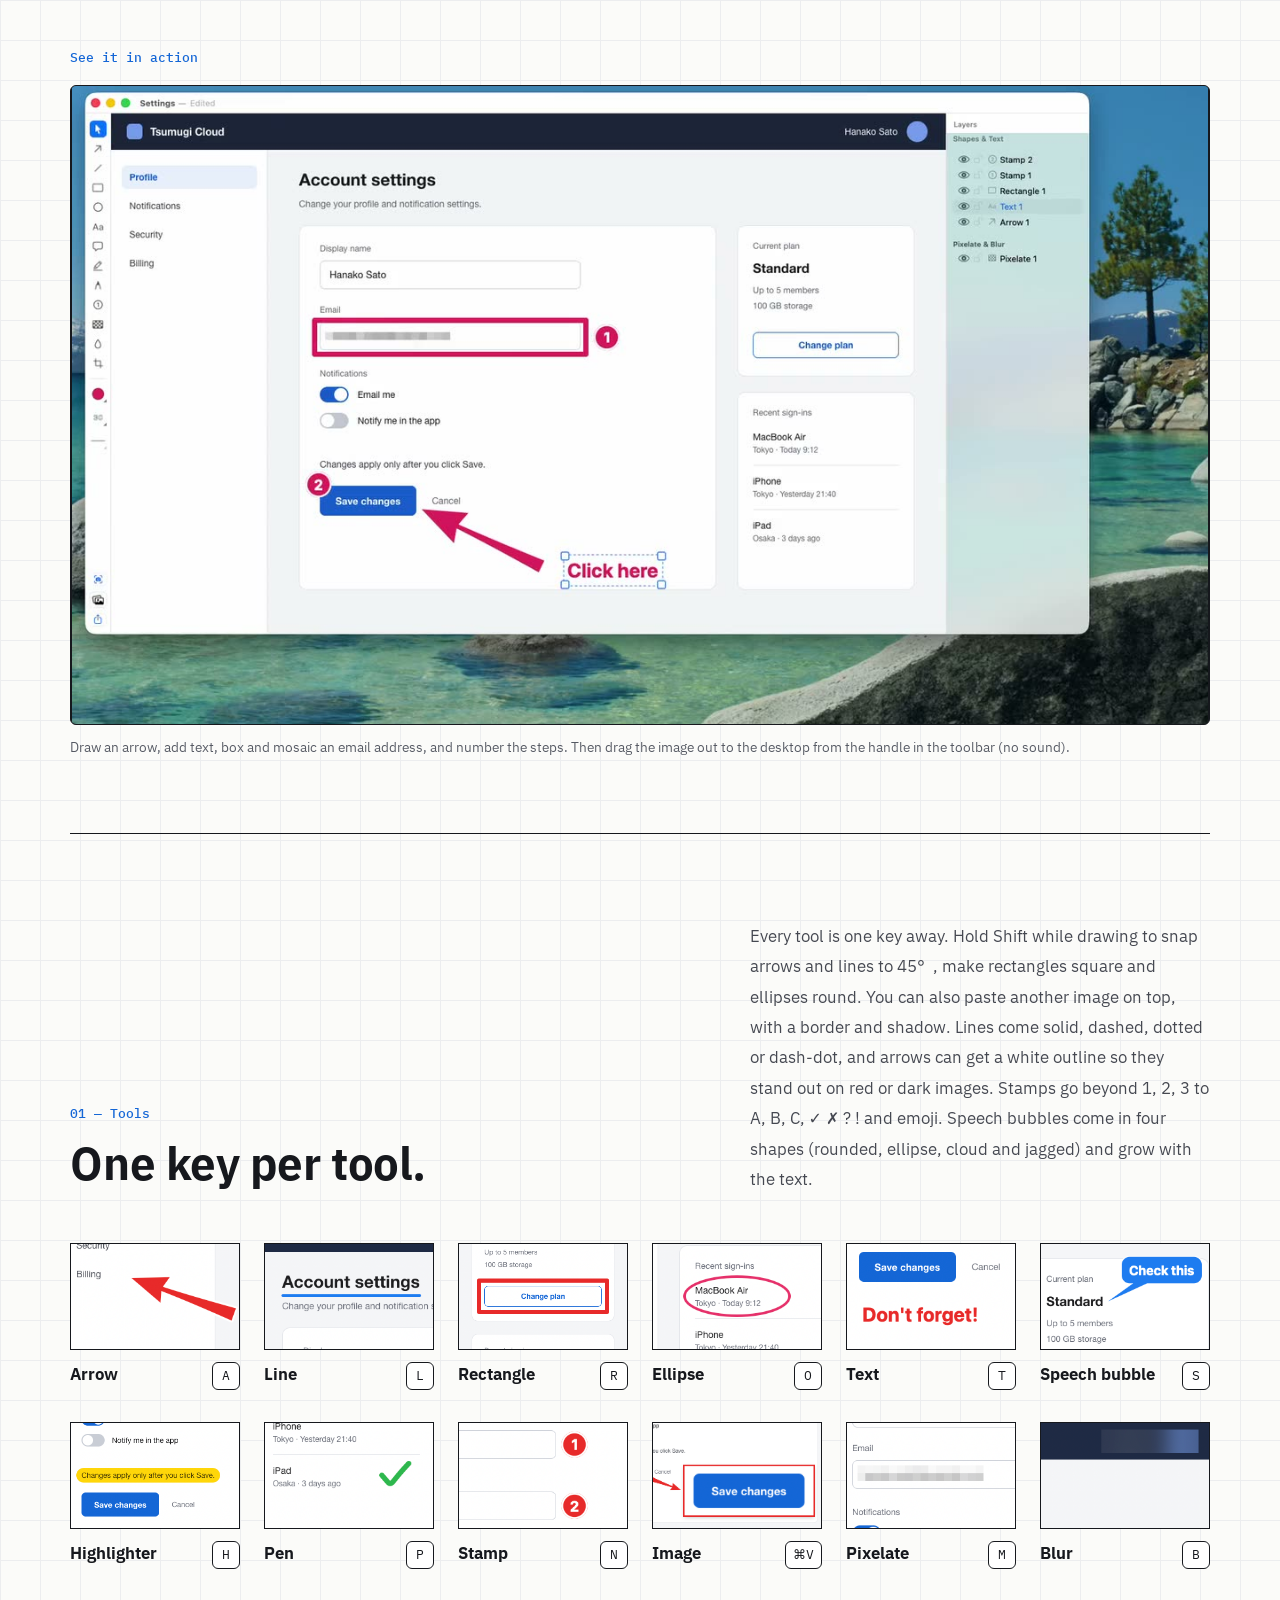
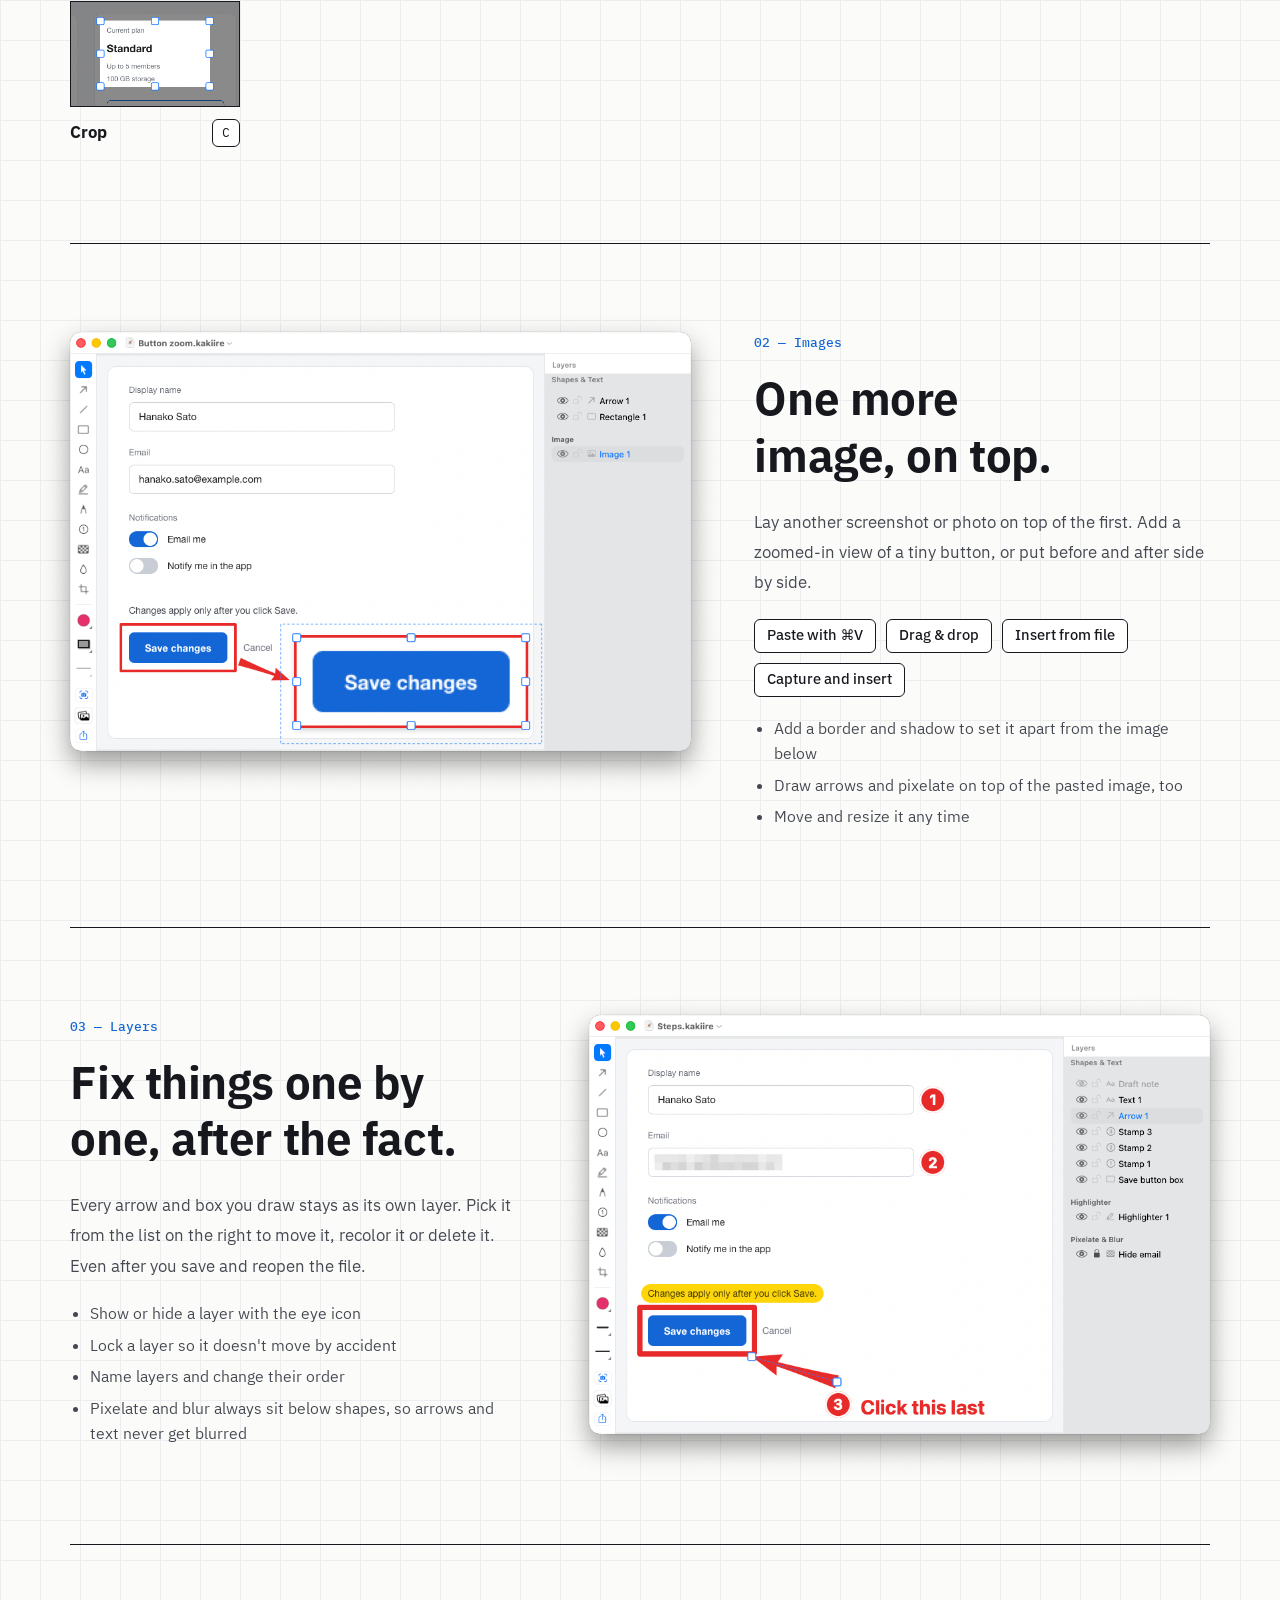
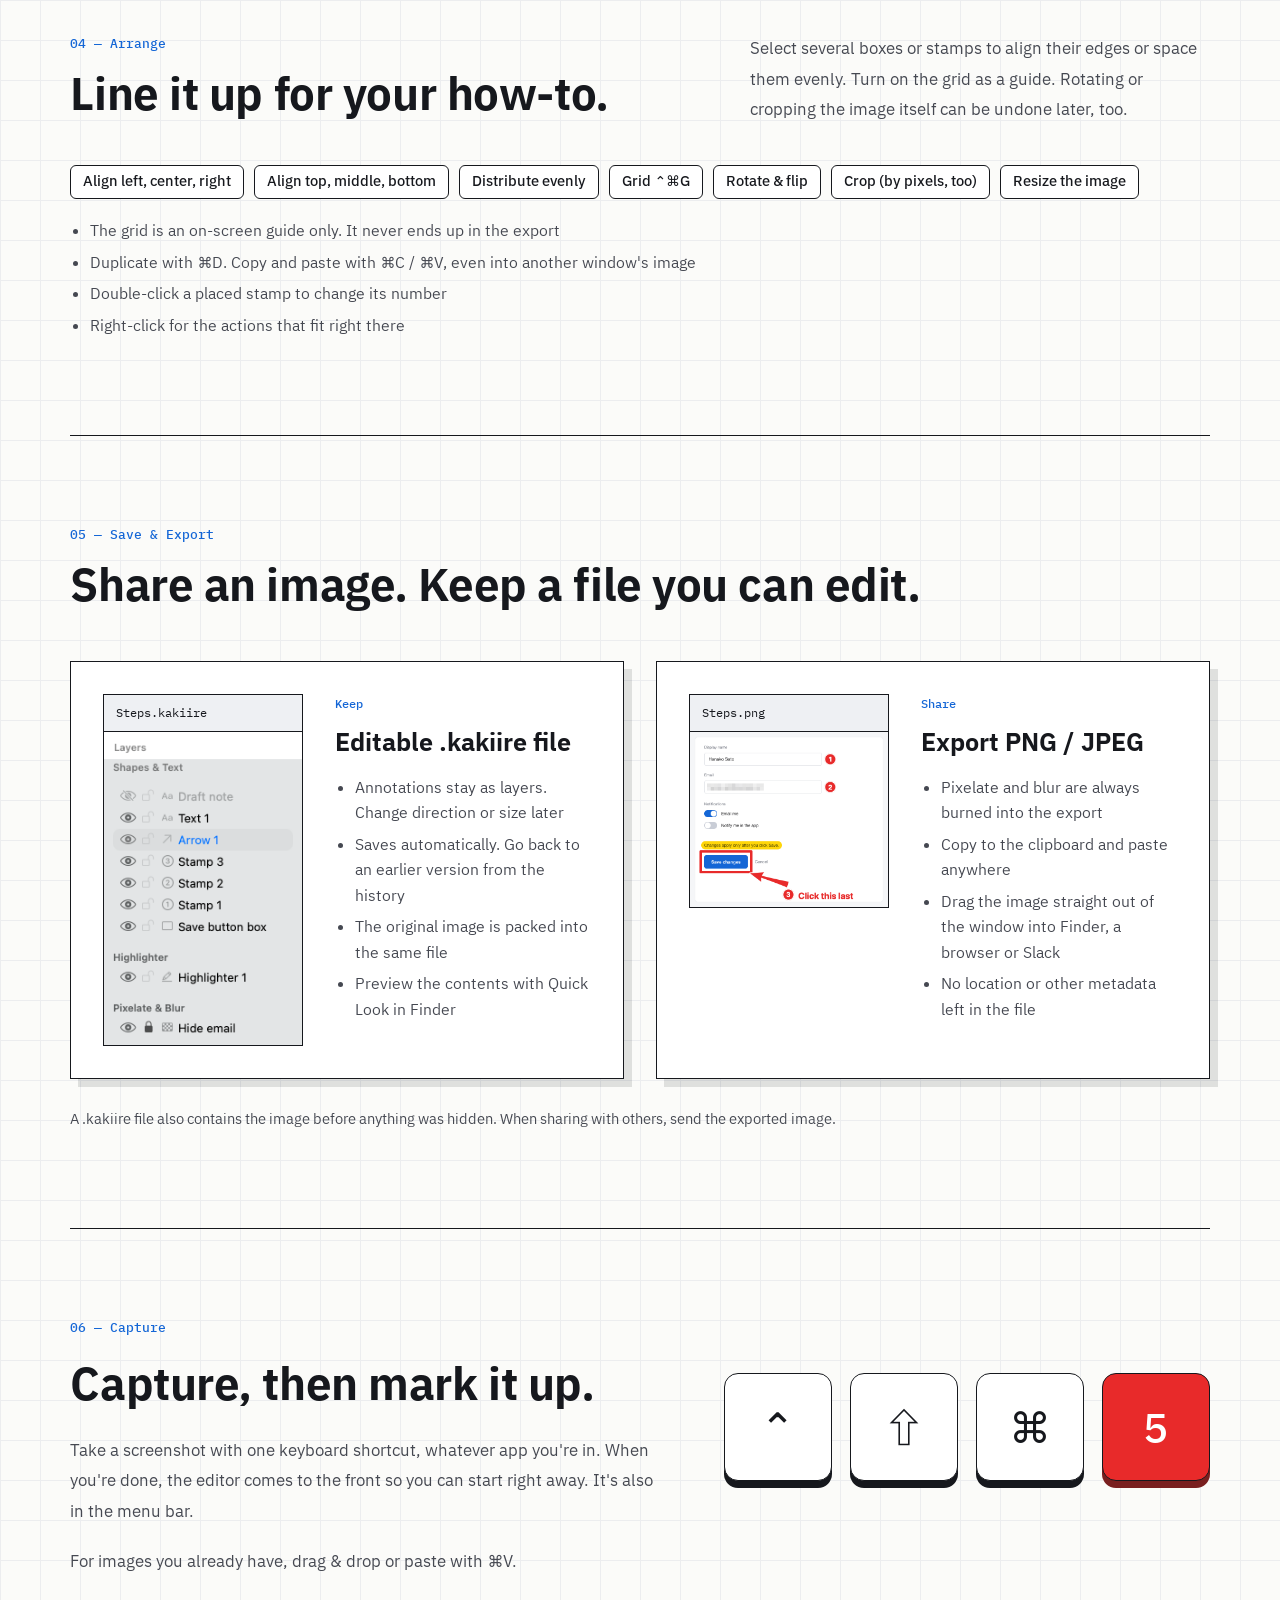
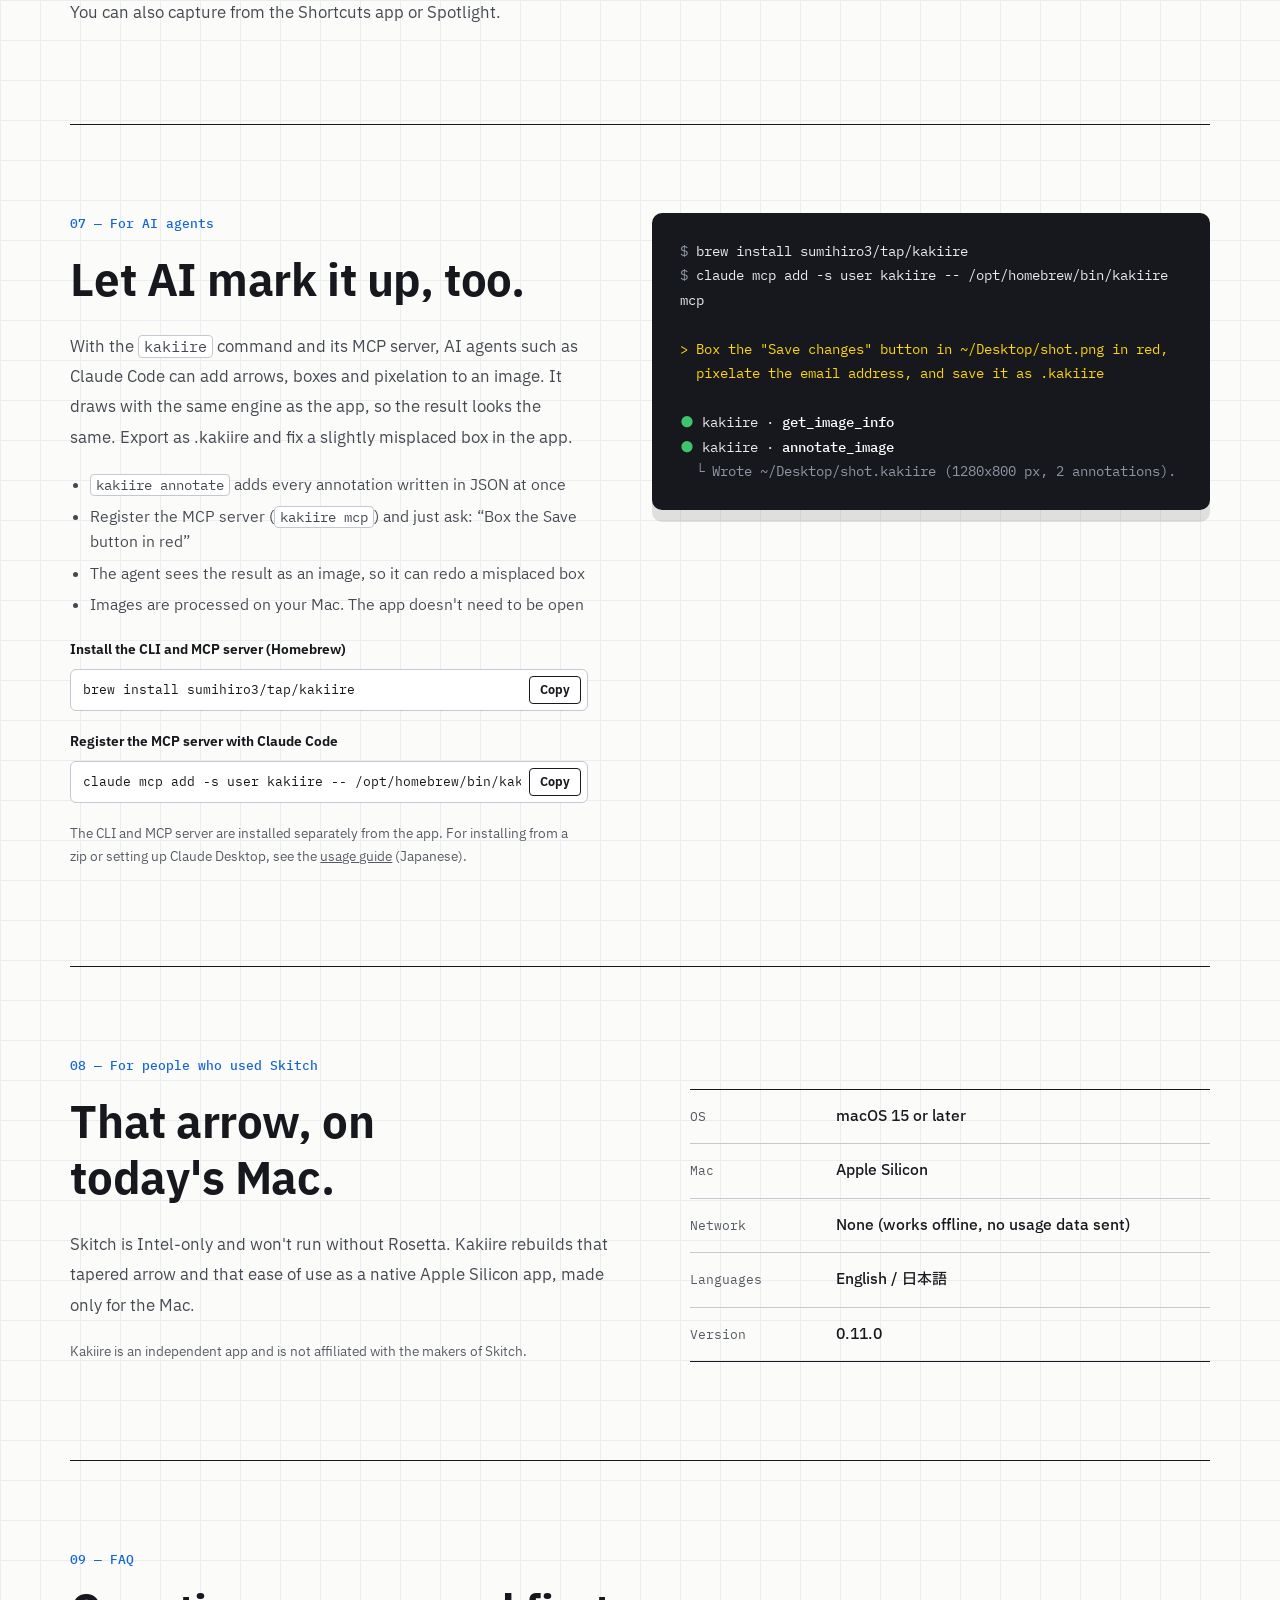
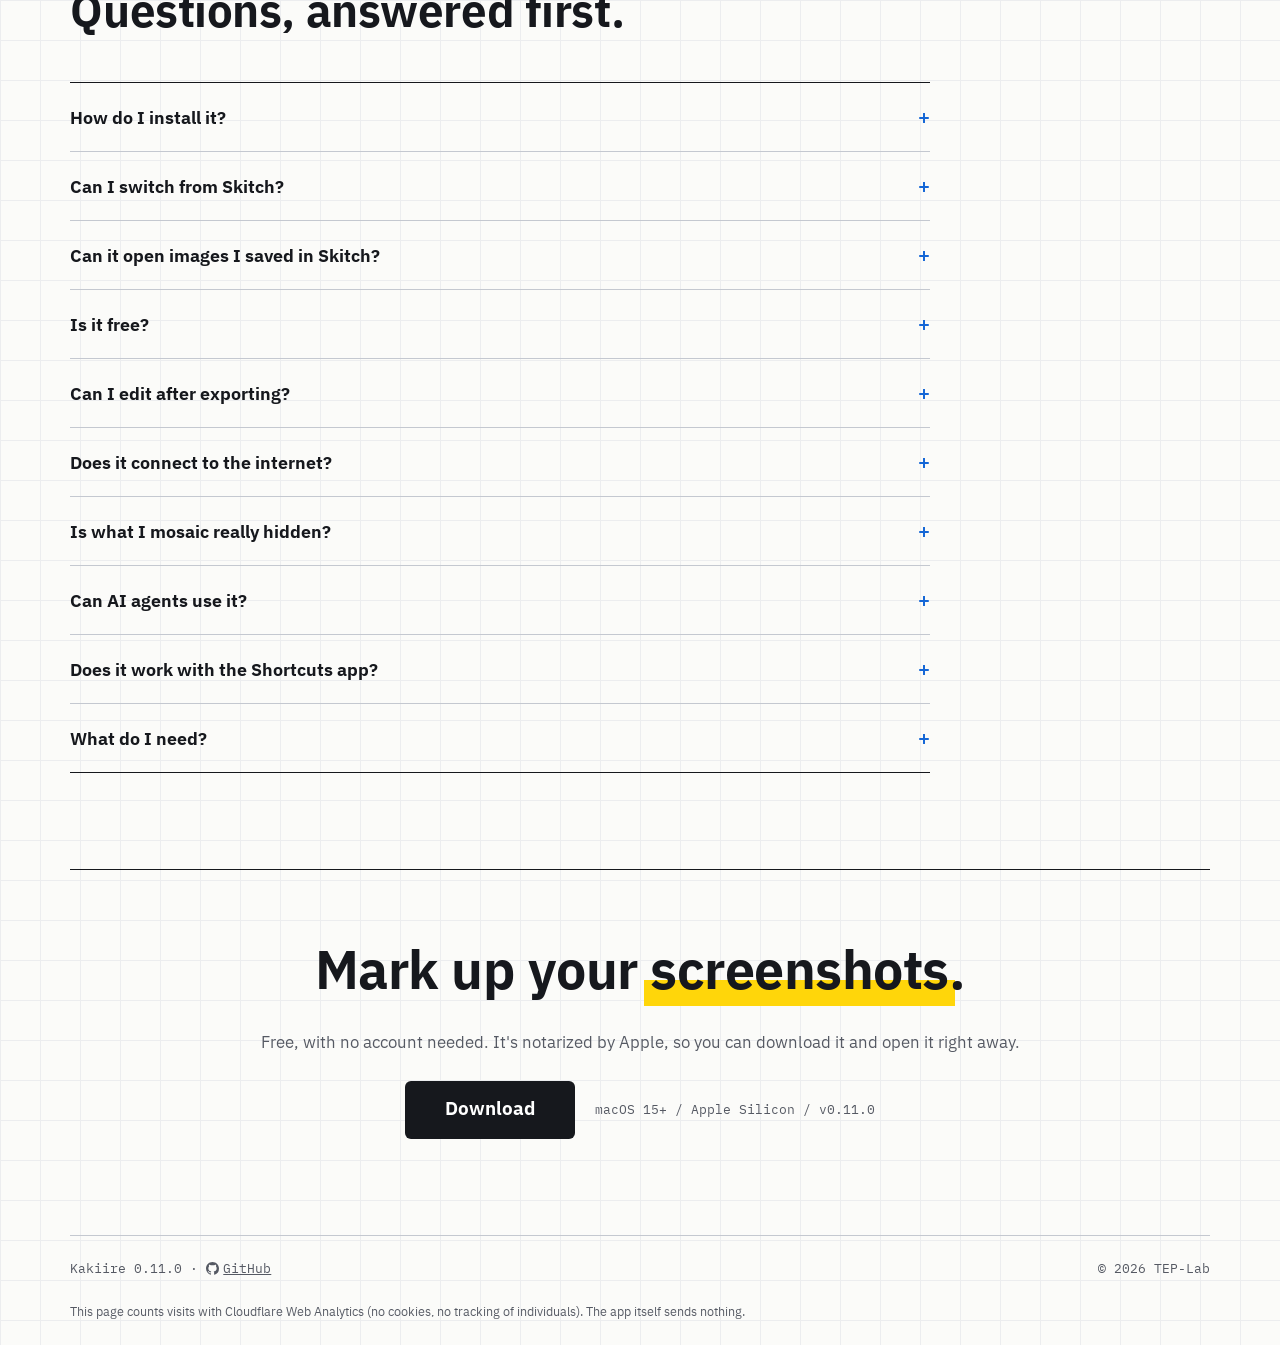
==== commit d3bd3cea: "brew trust を足すのをやめ、名前を省かない更新コマンドだけにする Homebrew は sumihiro3/tap/kakiire と省かずに書いた install・upgrade で その" ====
--- a/site/index.html
+++ b/site/index.html
@@ -363,14 +363,13 @@
         <li>画像の加工は手元の Mac の中で。アプリを開いていなくても動く</li>
       </ul>
       <p class="cmd__label">CLI と MCP サーバーを入れる(Homebrew)</p>
-      <div class="cmd"><code>brew trust sumihiro3/tap &amp;&amp; brew install sumihiro3/tap/kakiire</code><button type="button" class="cmd__copy" data-copy data-copied="コピーしました" aria-live="polite">コピー</button></div>
+      <div class="cmd"><code>brew install sumihiro3/tap/kakiire</code><button type="button" class="cmd__copy" data-copy data-copied="コピーしました" aria-live="polite">コピー</button></div>
       <p class="cmd__label">Claude Code に MCP サーバーとして登録する</p>
       <div class="cmd"><code>claude mcp add -s user kakiire -- /opt/homebrew/bin/kakiire mcp</code><button type="button" class="cmd__copy" data-copy data-copied="コピーしました" aria-live="polite">コピー</button></div>
       <p class="fine">CLI と MCP サーバーは、アプリとは別に入れます。zip での入れ方や Claude Desktop での設定は<a href="https://github.com/sumihiro3/kakiire/blob/main/docs/cli.md" target="_blank" rel="noopener">使い方の説明</a>にあります。</p>
     </div>
     <figure class="term" aria-label="Claude Code に Kakiire の MCP サーバーを登録し、画像に注釈を付けるよう頼んだ例">
-<pre><span class="term__prompt">$</span> brew trust sumihiro3/tap
-<span class="term__prompt">$</span> brew install sumihiro3/tap/kakiire
+<pre><span class="term__prompt">$</span> brew install sumihiro3/tap/kakiire
 <span class="term__prompt">$</span> claude mcp add -s user kakiire -- /opt/homebrew/bin/kakiire mcp
 
 <span class="term__you">&gt; ~/Desktop/shot.png の「変更を保存」を赤枠で囲んで、
@@ -411,7 +410,7 @@
       <details>
         <summary>どうやって入れますか?</summary>
         <p><a href="https://github.com/sumihiro3/kakiire/releases/latest/download/Kakiire.dmg">Kakiire.dmg</a> をダウンロードして開き、Kakiire を「アプリケーション」へドラッグします。Apple の公証を受けているので、そのまま開けます。Homebrew なら、次のコマンドでも入ります。</p>
-        <div class="cmd"><code>brew trust sumihiro3/tap &amp;&amp; brew install --cask sumihiro3/tap/kakiire</code><button type="button" class="cmd__copy" data-copy data-copied="コピーしました" aria-live="polite">コピー</button></div>
+        <div class="cmd"><code>brew install --cask sumihiro3/tap/kakiire</code><button type="button" class="cmd__copy" data-copy data-copied="コピーしました" aria-live="polite">コピー</button></div>
       </details>
       <details>
         <summary>Skitch から乗り換えられますか?</summary>
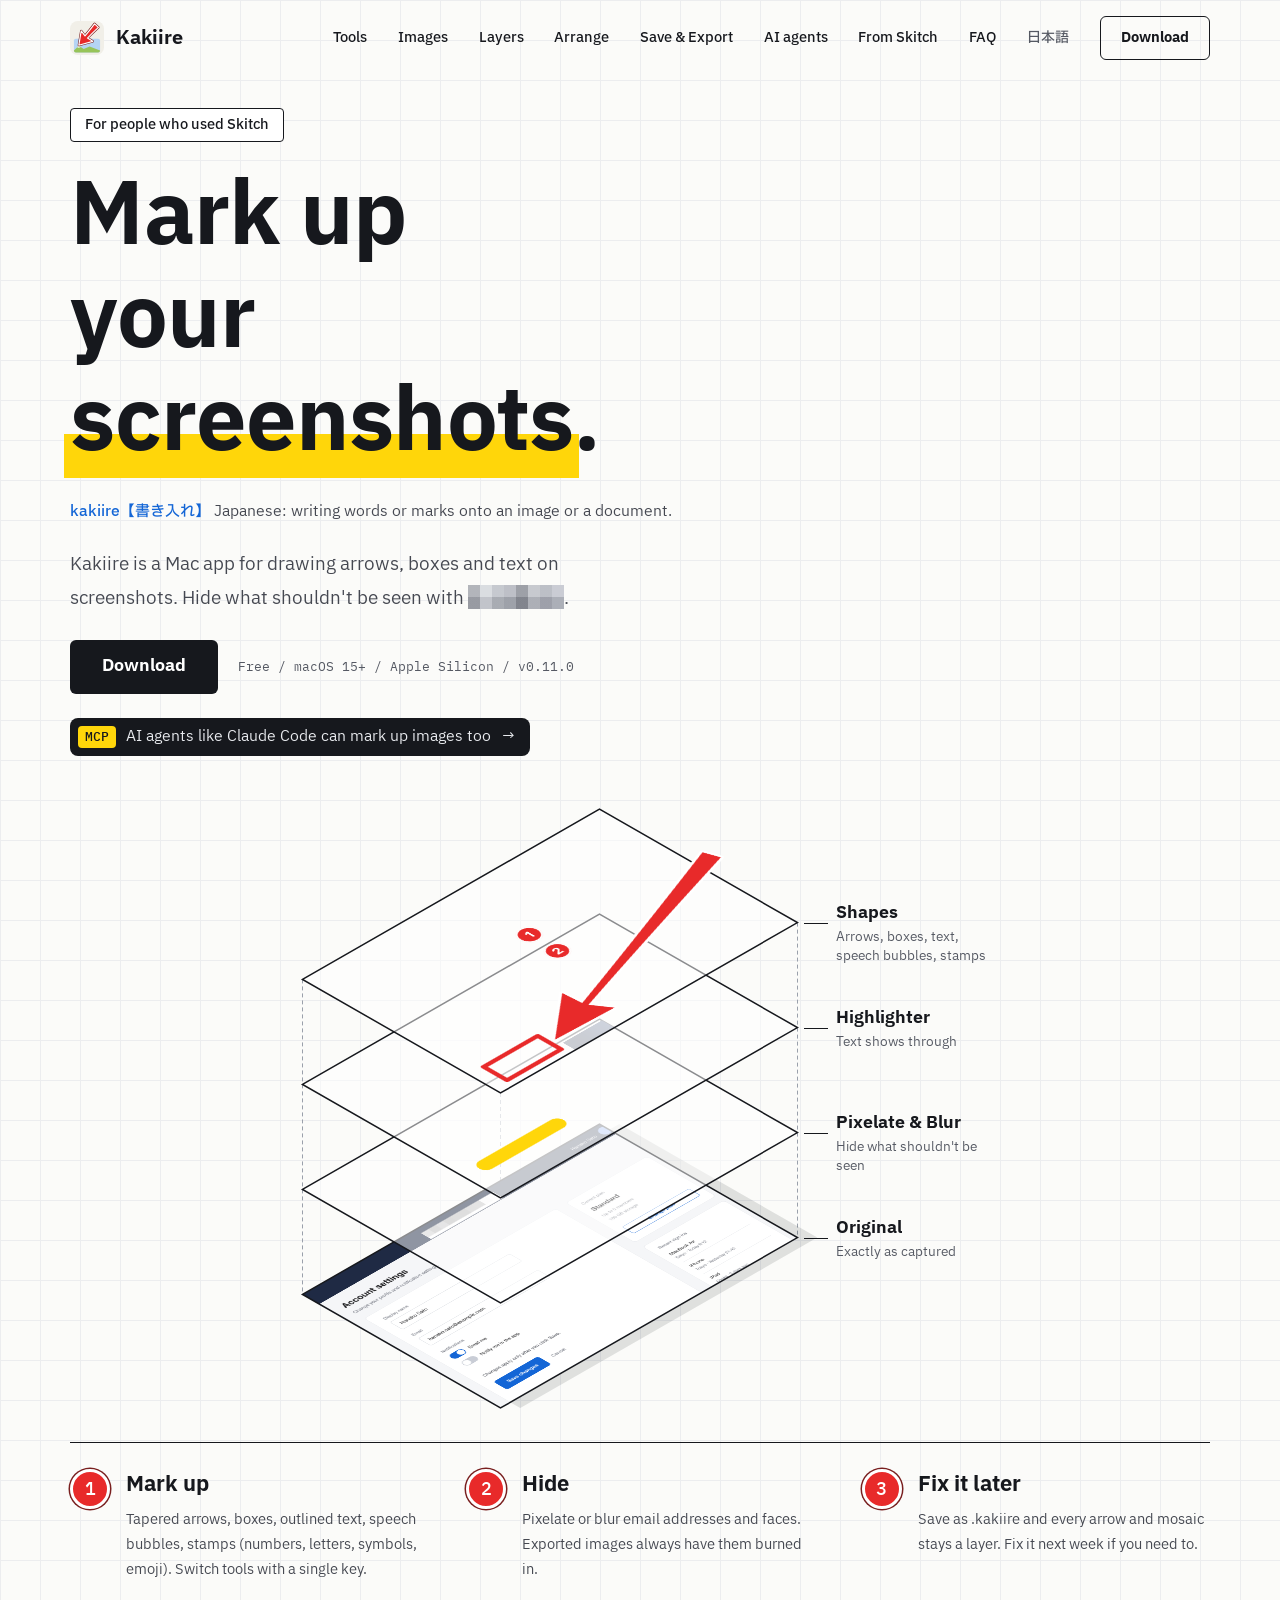
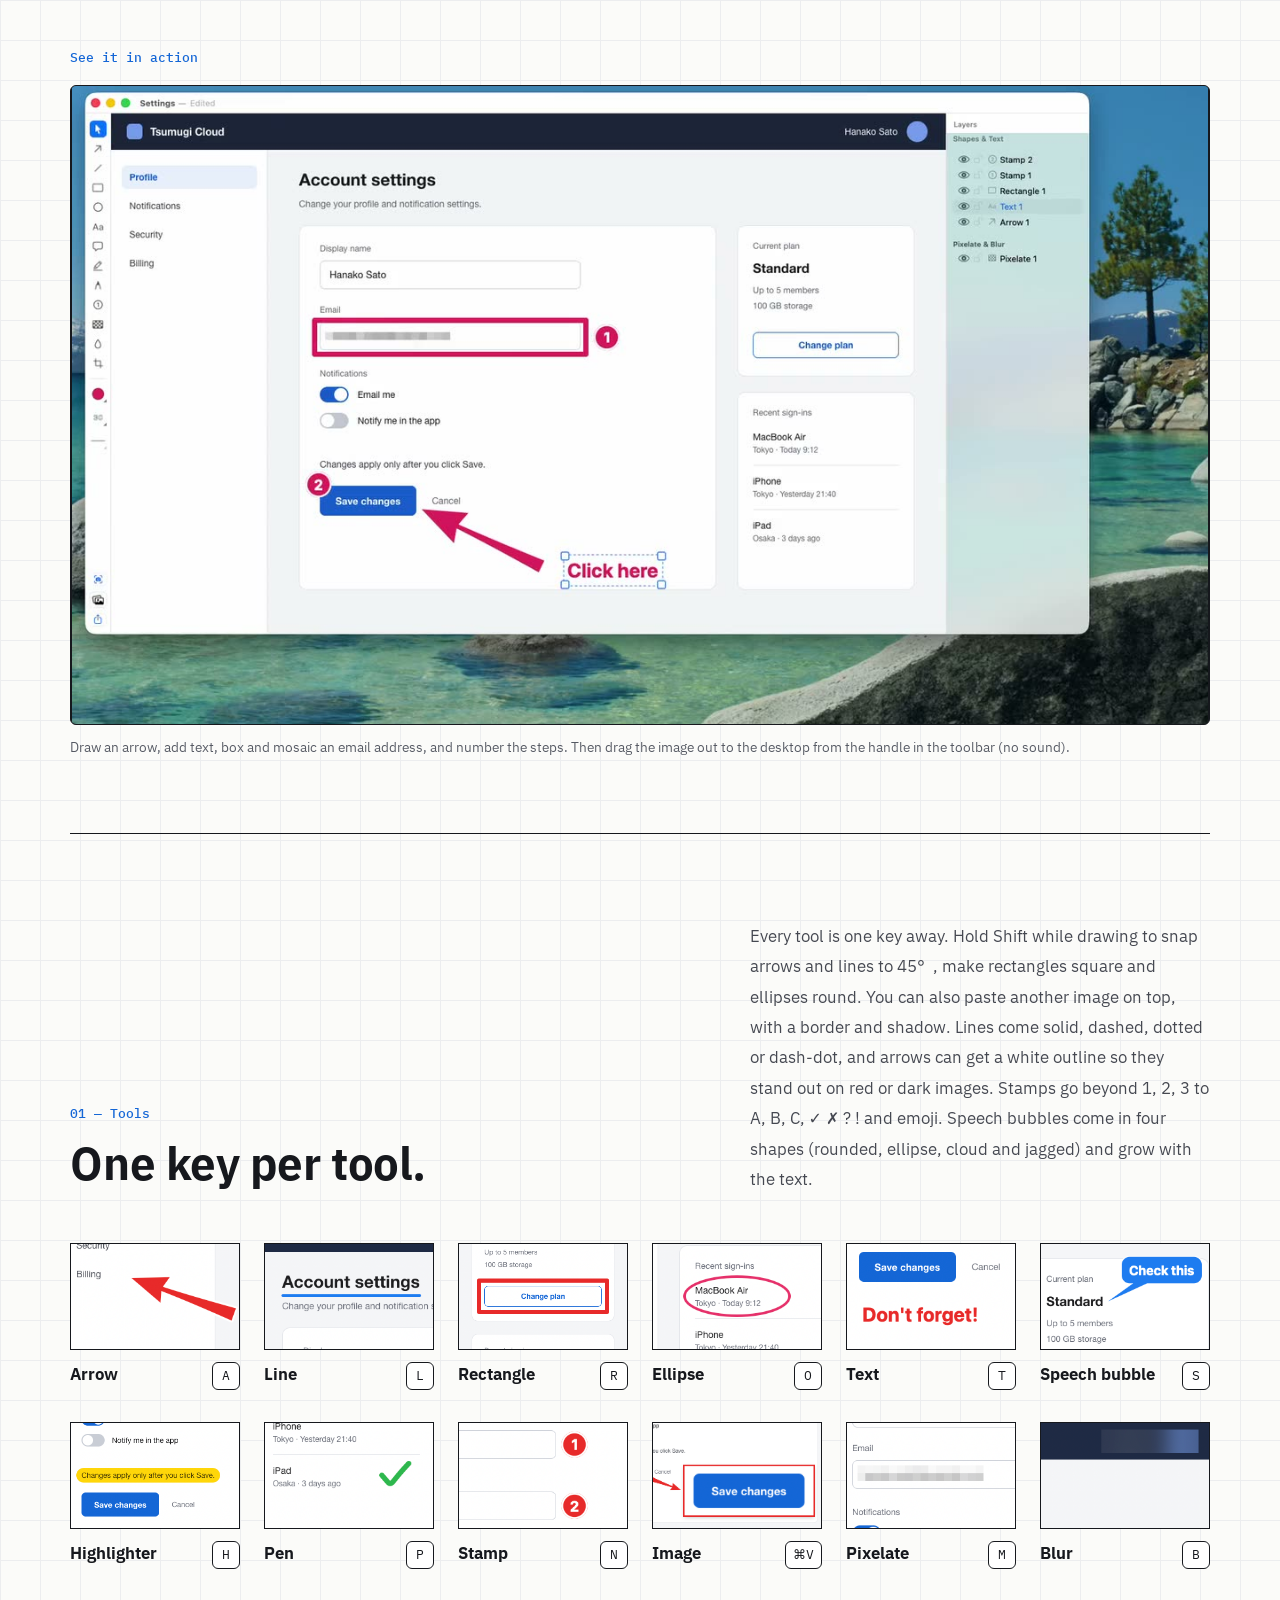
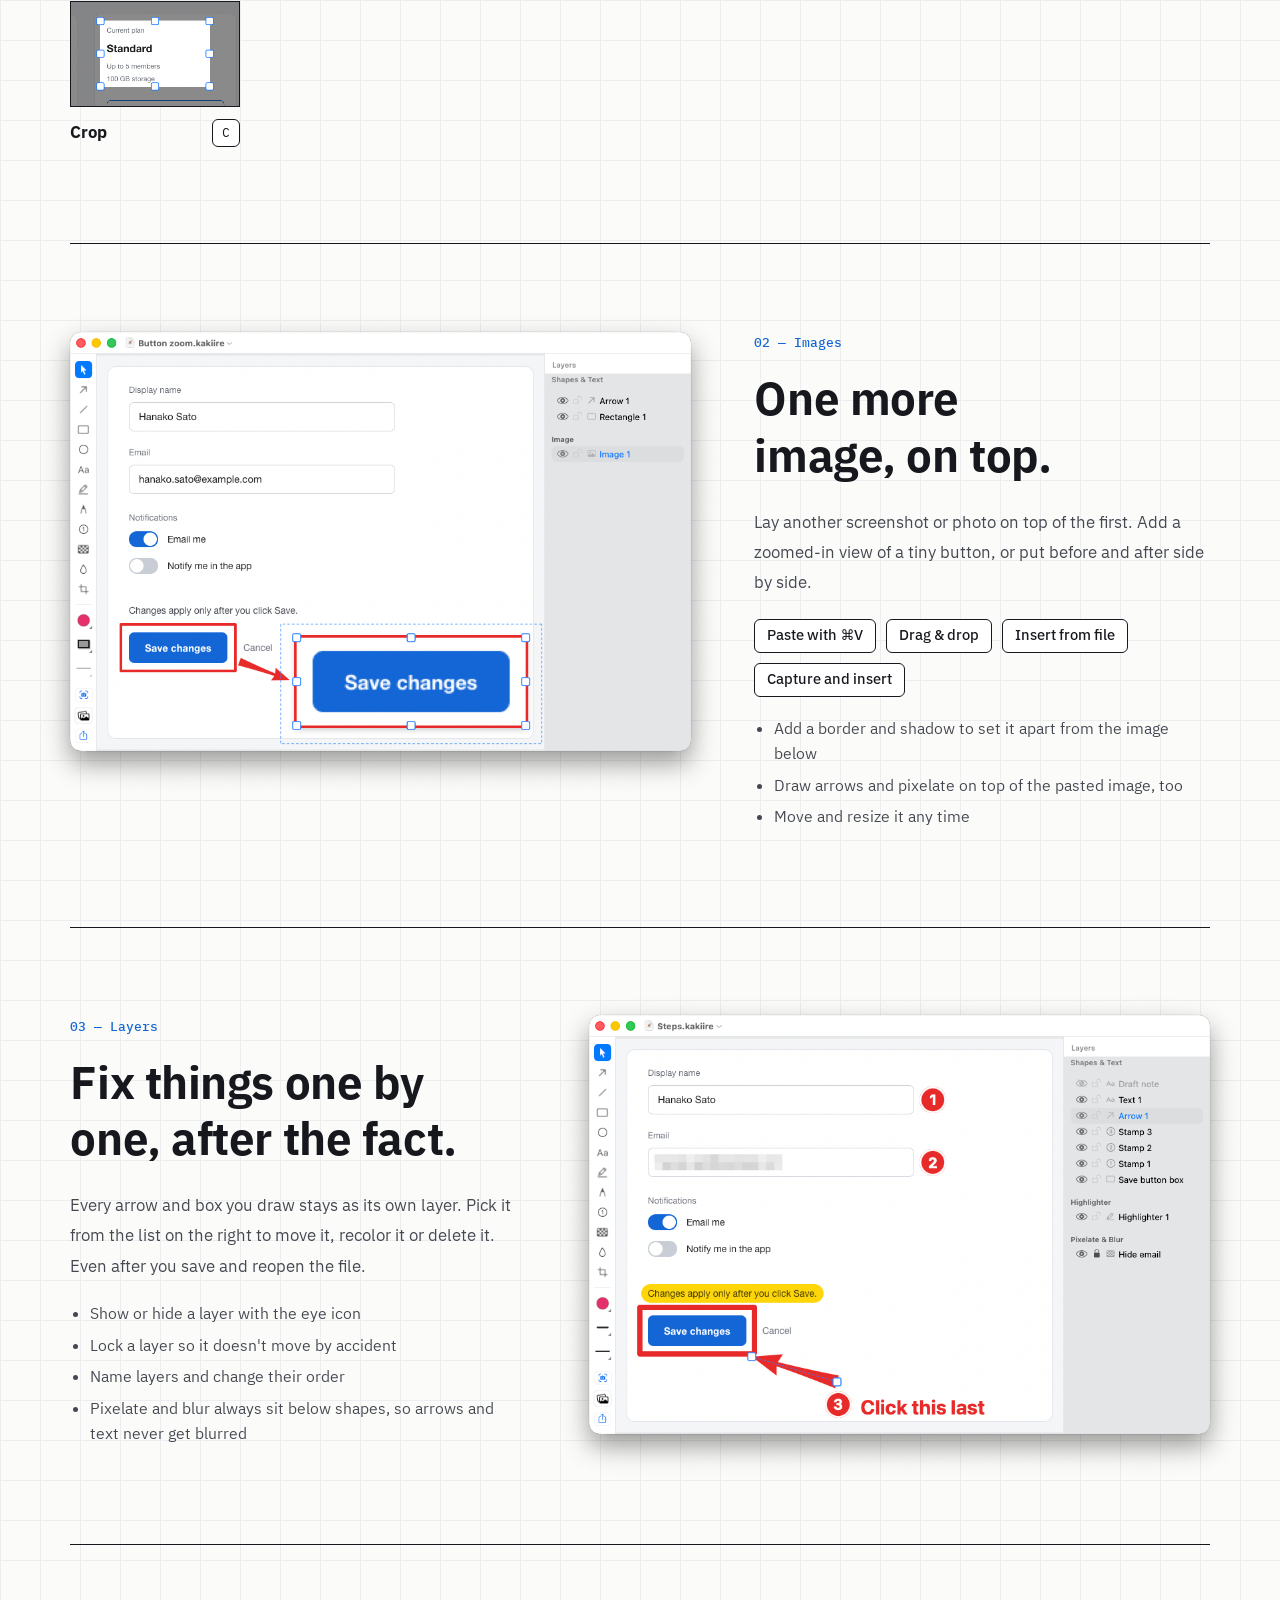
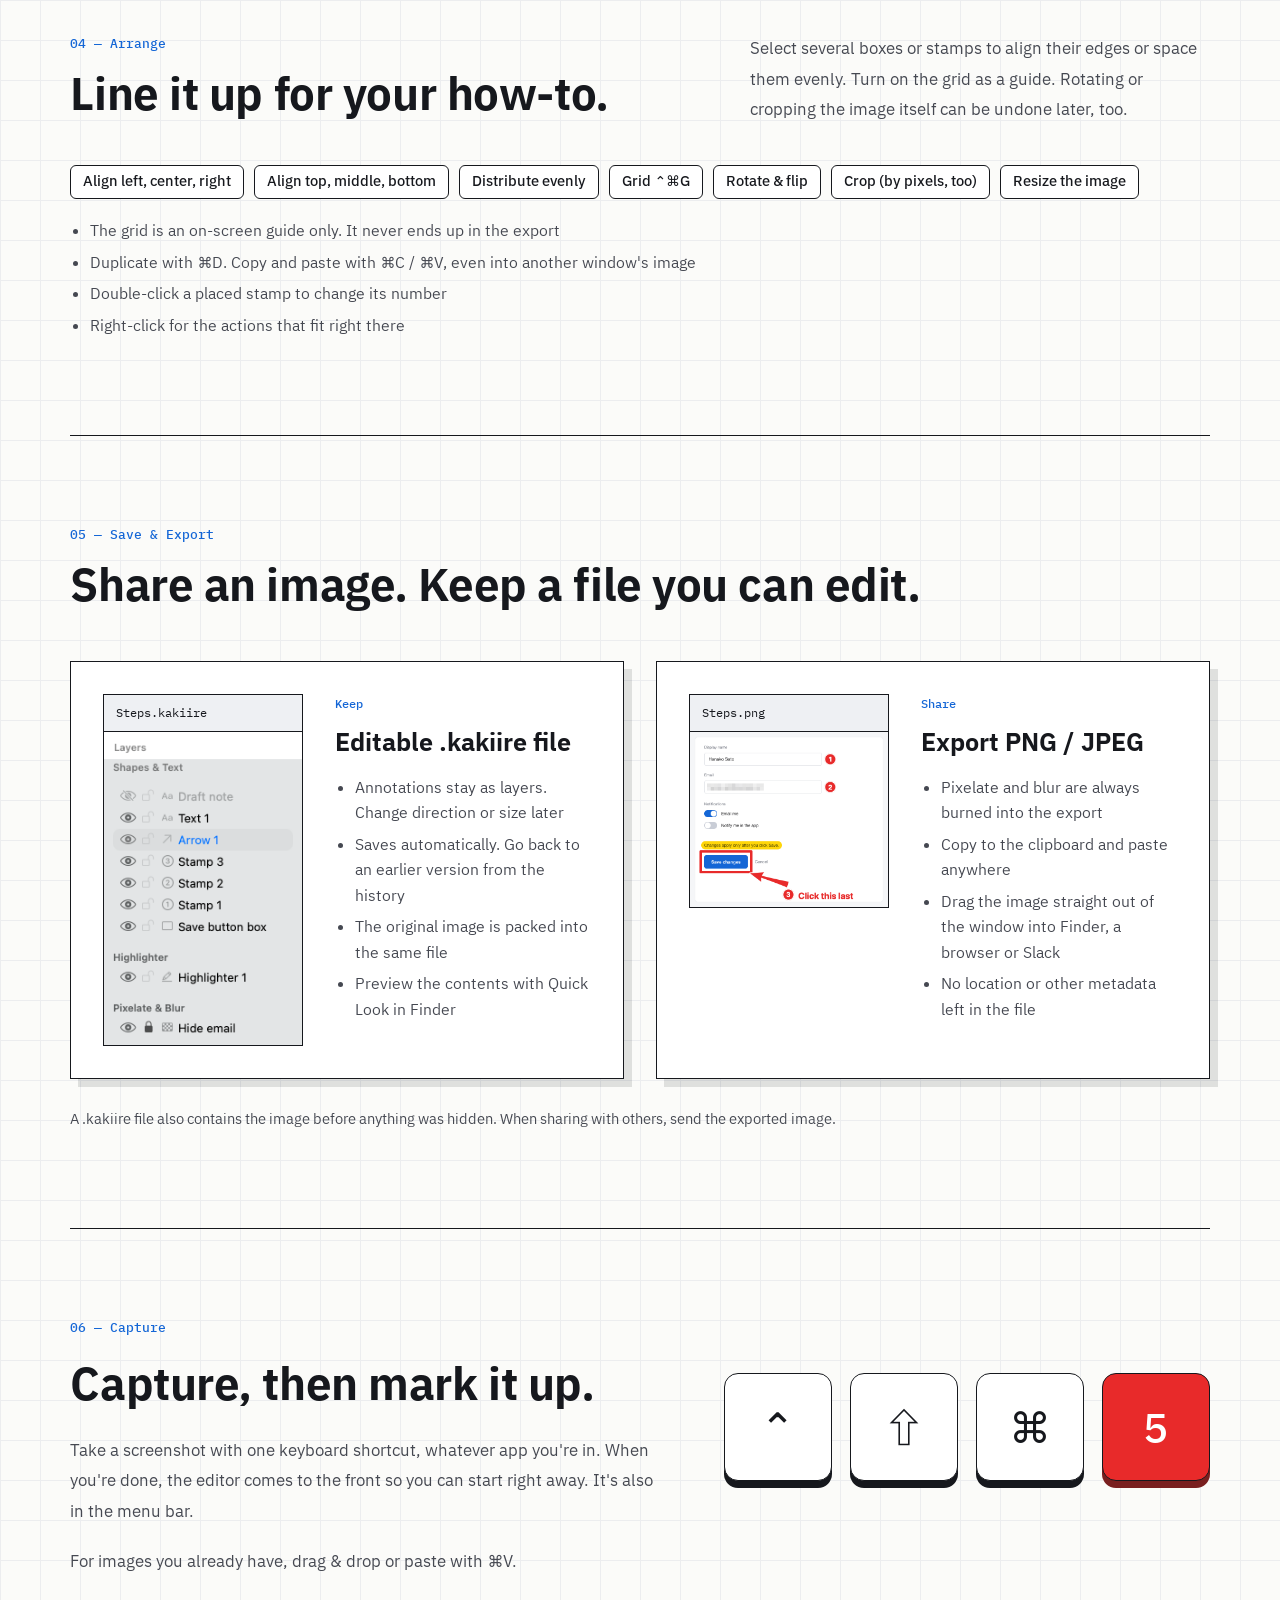
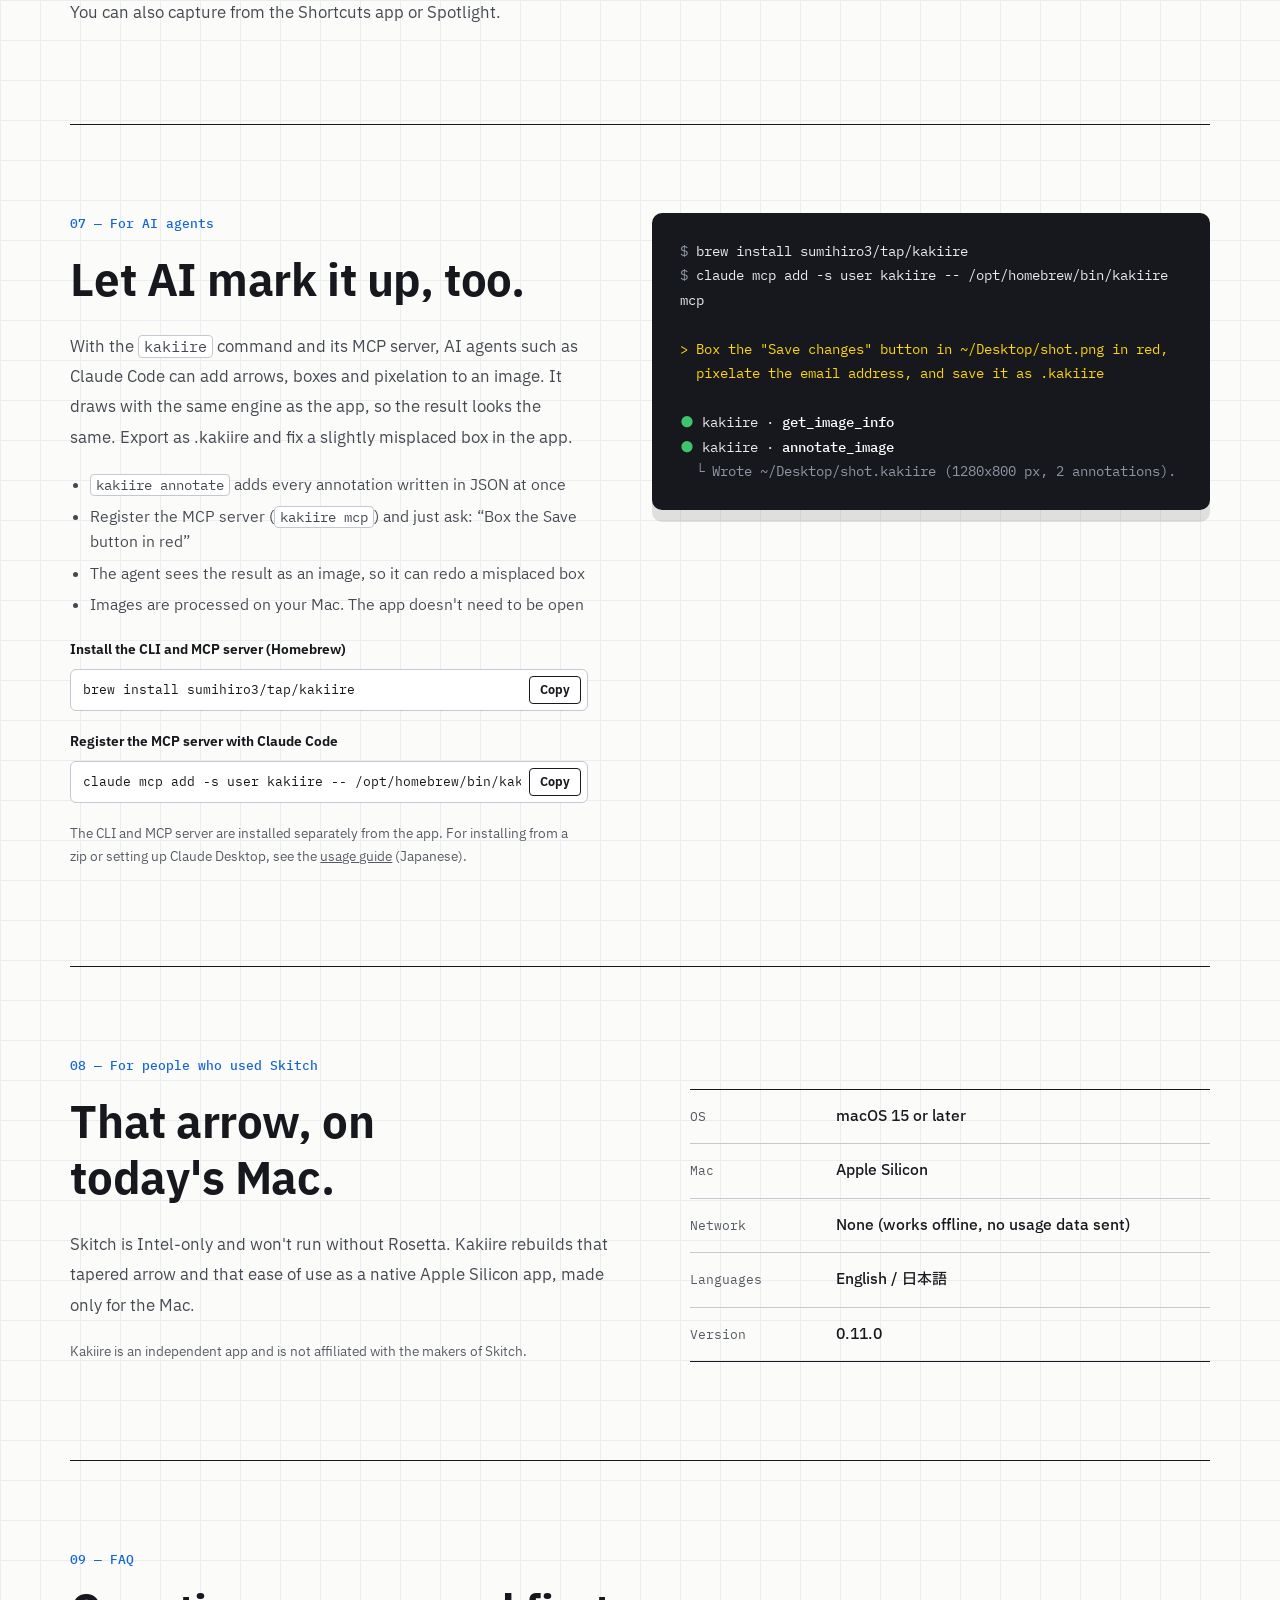
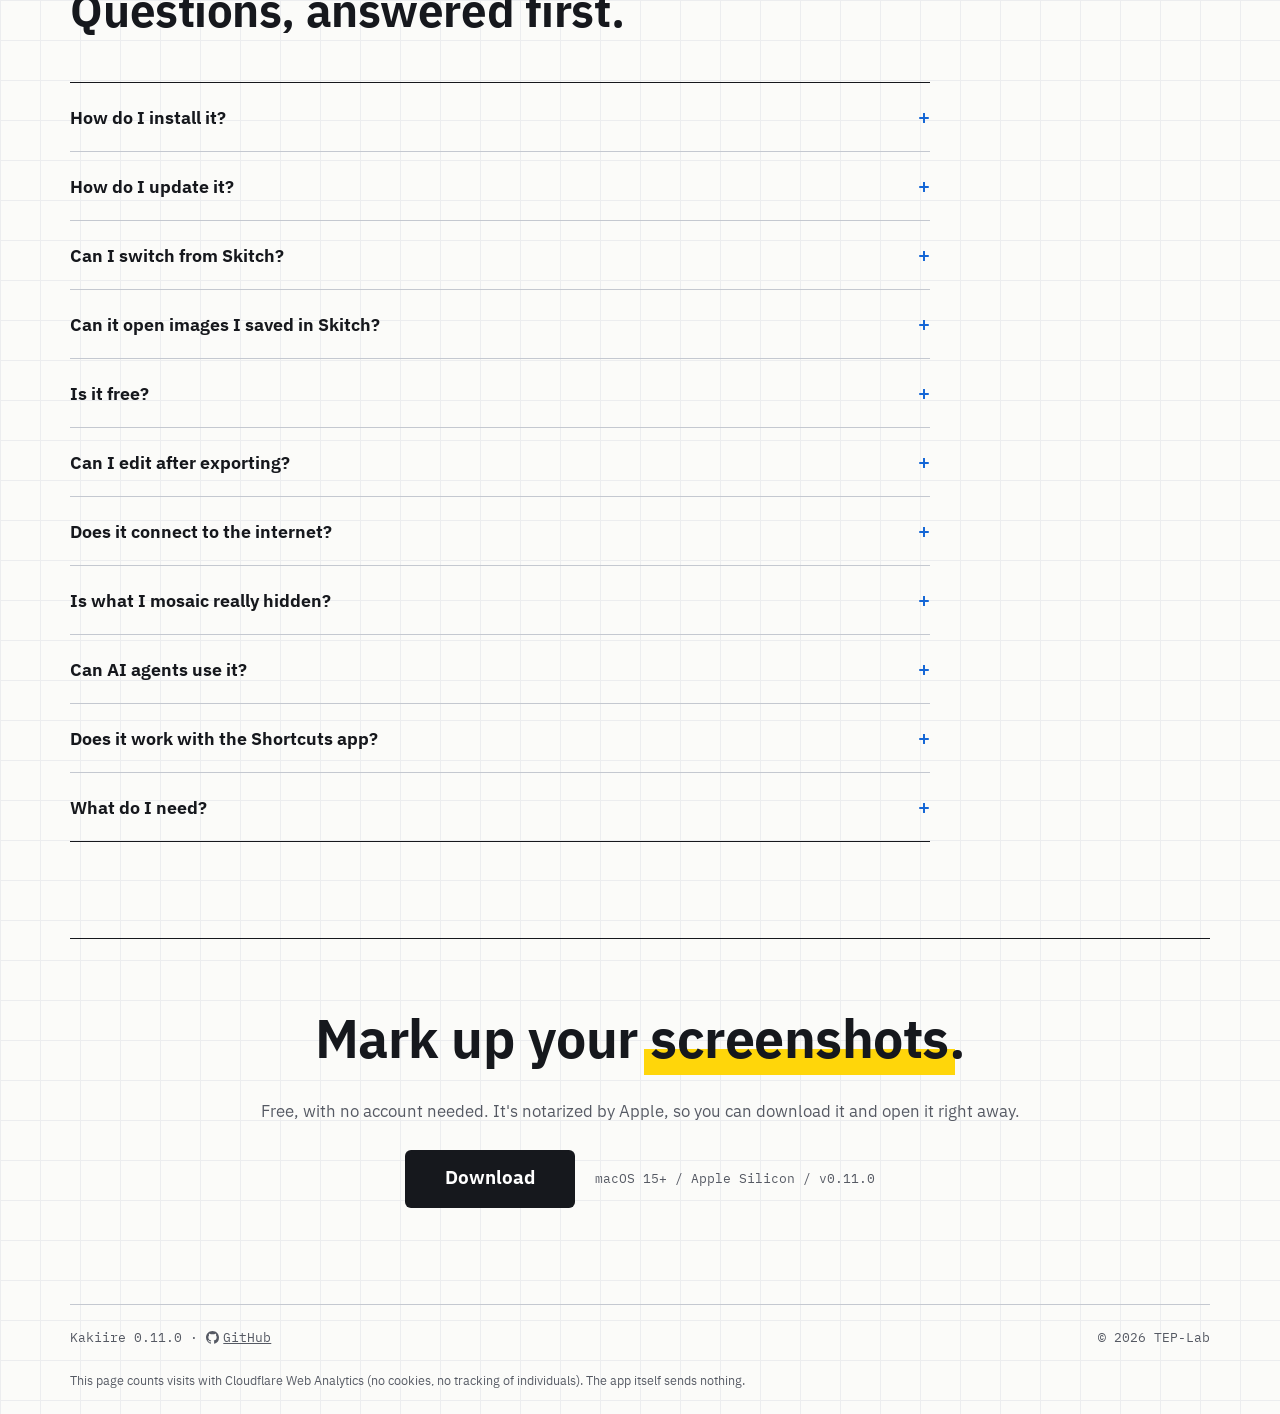
==== commit cebeb4d2: "LP のよくある質問に「どうやって更新しますか?」を足す Co-Authored-By: Claude Opus 5.5 <noreply@anthropic.com>" ====
--- a/site/index.html
+++ b/site/index.html
@@ -413,6 +413,13 @@
         <div class="cmd"><code>brew install --cask sumihiro3/tap/kakiire</code><button type="button" class="cmd__copy" data-copy data-copied="コピーしました" aria-live="polite">コピー</button></div>
       </details>
       <details>
+        <summary>どうやって更新しますか?</summary>
+        <p>Kakiire は通信しないので、新しい版を自分で確かめることはありません。<a href="https://github.com/sumihiro3/kakiire/releases">リリースの一覧</a>で新しい版を見つけたら、<a href="https://github.com/sumihiro3/kakiire/releases/latest/download/Kakiire.dmg">Kakiire.dmg</a> を入れたときと同じようにドラッグして置き換えます。設定はそのまま残ります。Homebrew で入れたときは、次のコマンドで更新します。<code>sumihiro3/tap/</code> から省かずに書いてください。</p>
+        <div class="cmd"><code>brew update &amp;&amp; brew upgrade --cask sumihiro3/tap/kakiire</code><button type="button" class="cmd__copy" data-copy data-copied="コピーしました" aria-live="polite">コピー</button></div>
+        <p>コマンドの <code>kakiire</code>(CLI と MCP サーバー)はアプリとは別なので、入れているなら別に更新します。</p>
+        <div class="cmd"><code>brew update &amp;&amp; brew upgrade sumihiro3/tap/kakiire</code><button type="button" class="cmd__copy" data-copy data-copied="コピーしました" aria-live="polite">コピー</button></div>
+      </details>
+      <details>
         <summary>Skitch から乗り換えられますか?</summary>
         <p>乗り換えやすいように作っています。</p>
         <ul>
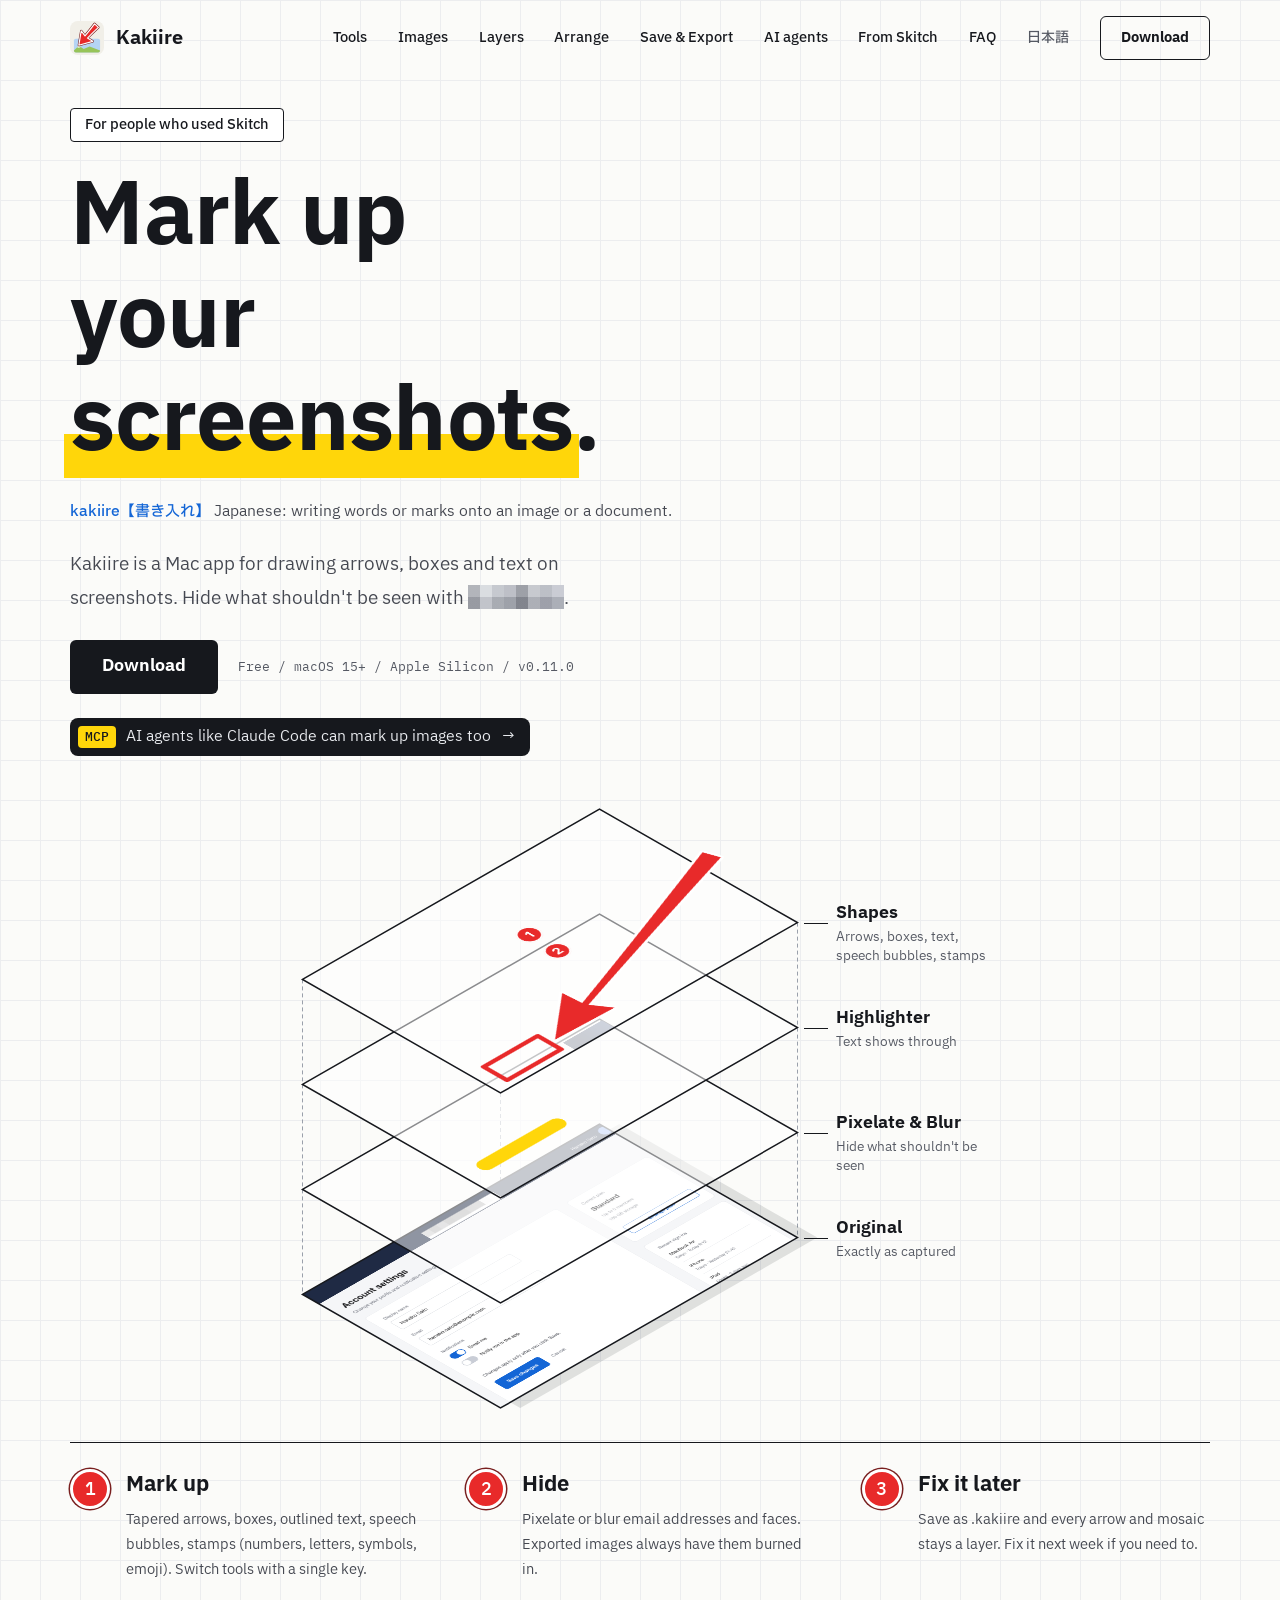
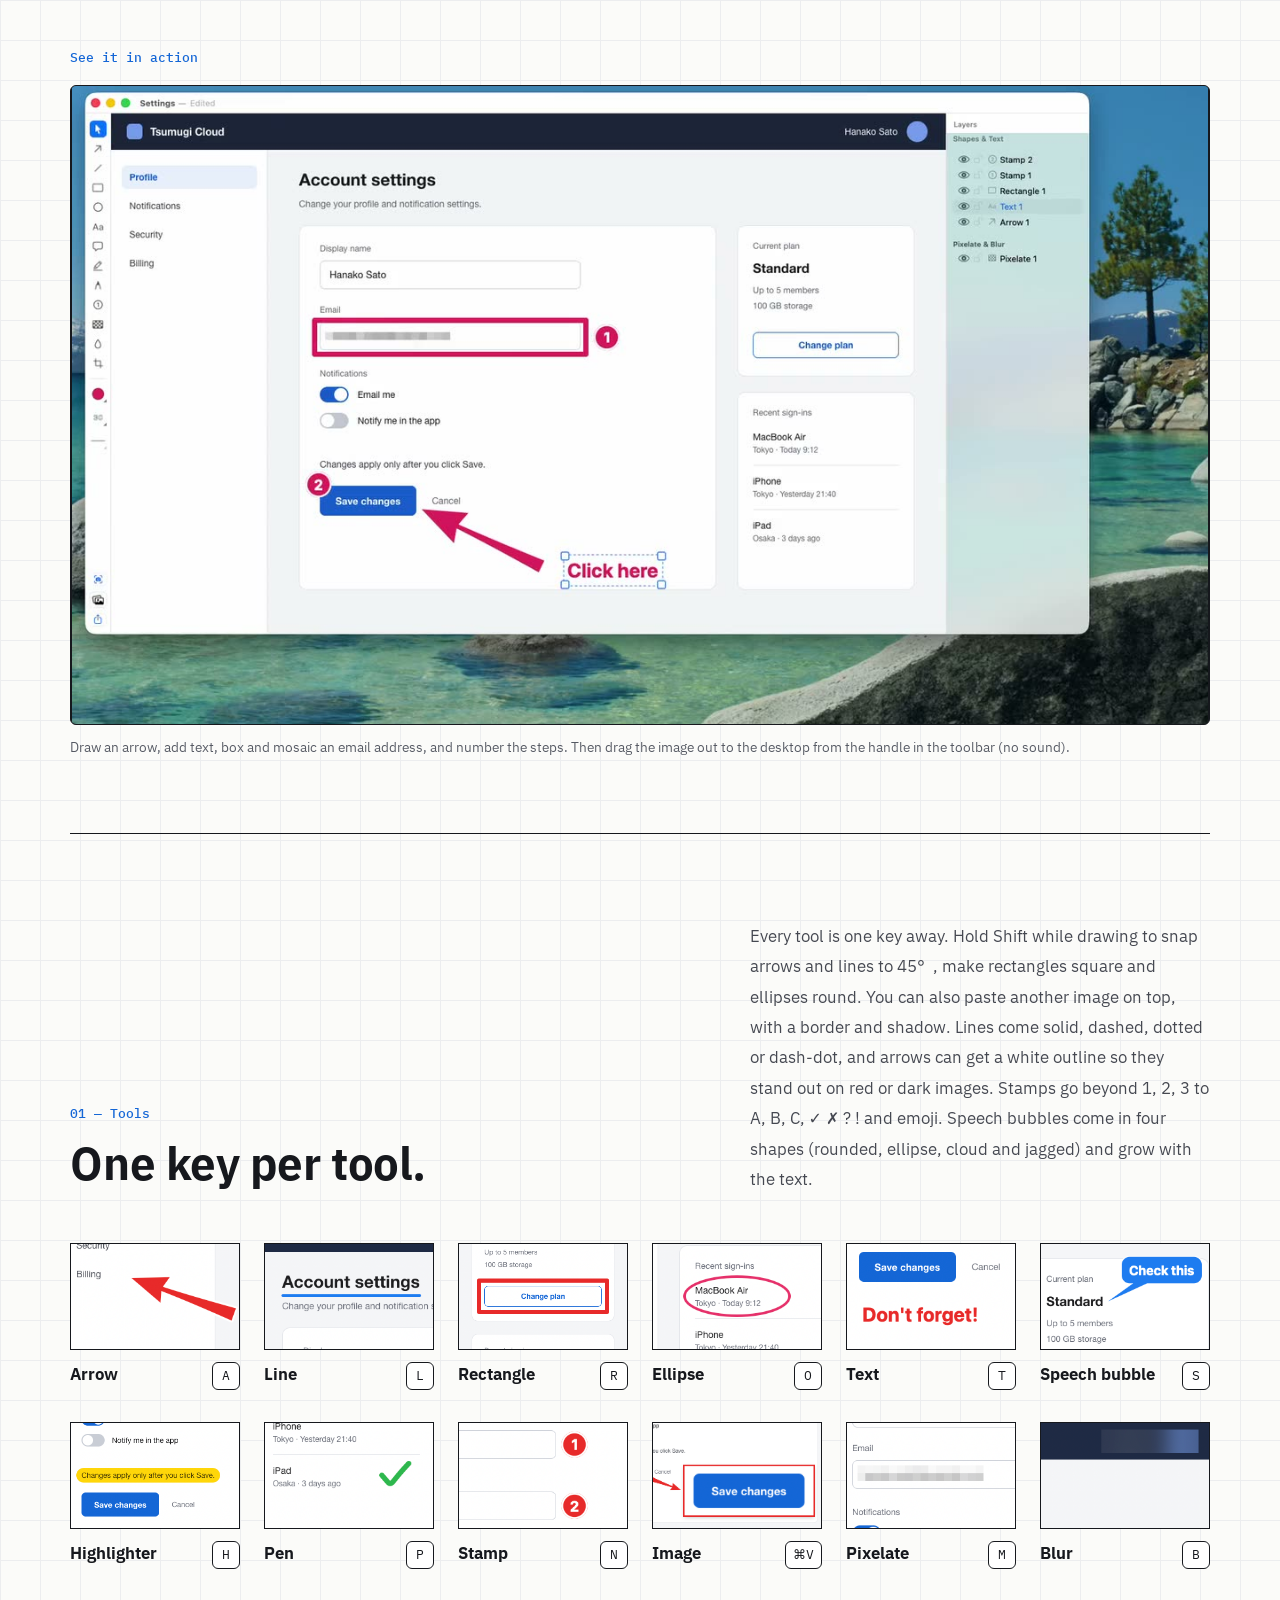
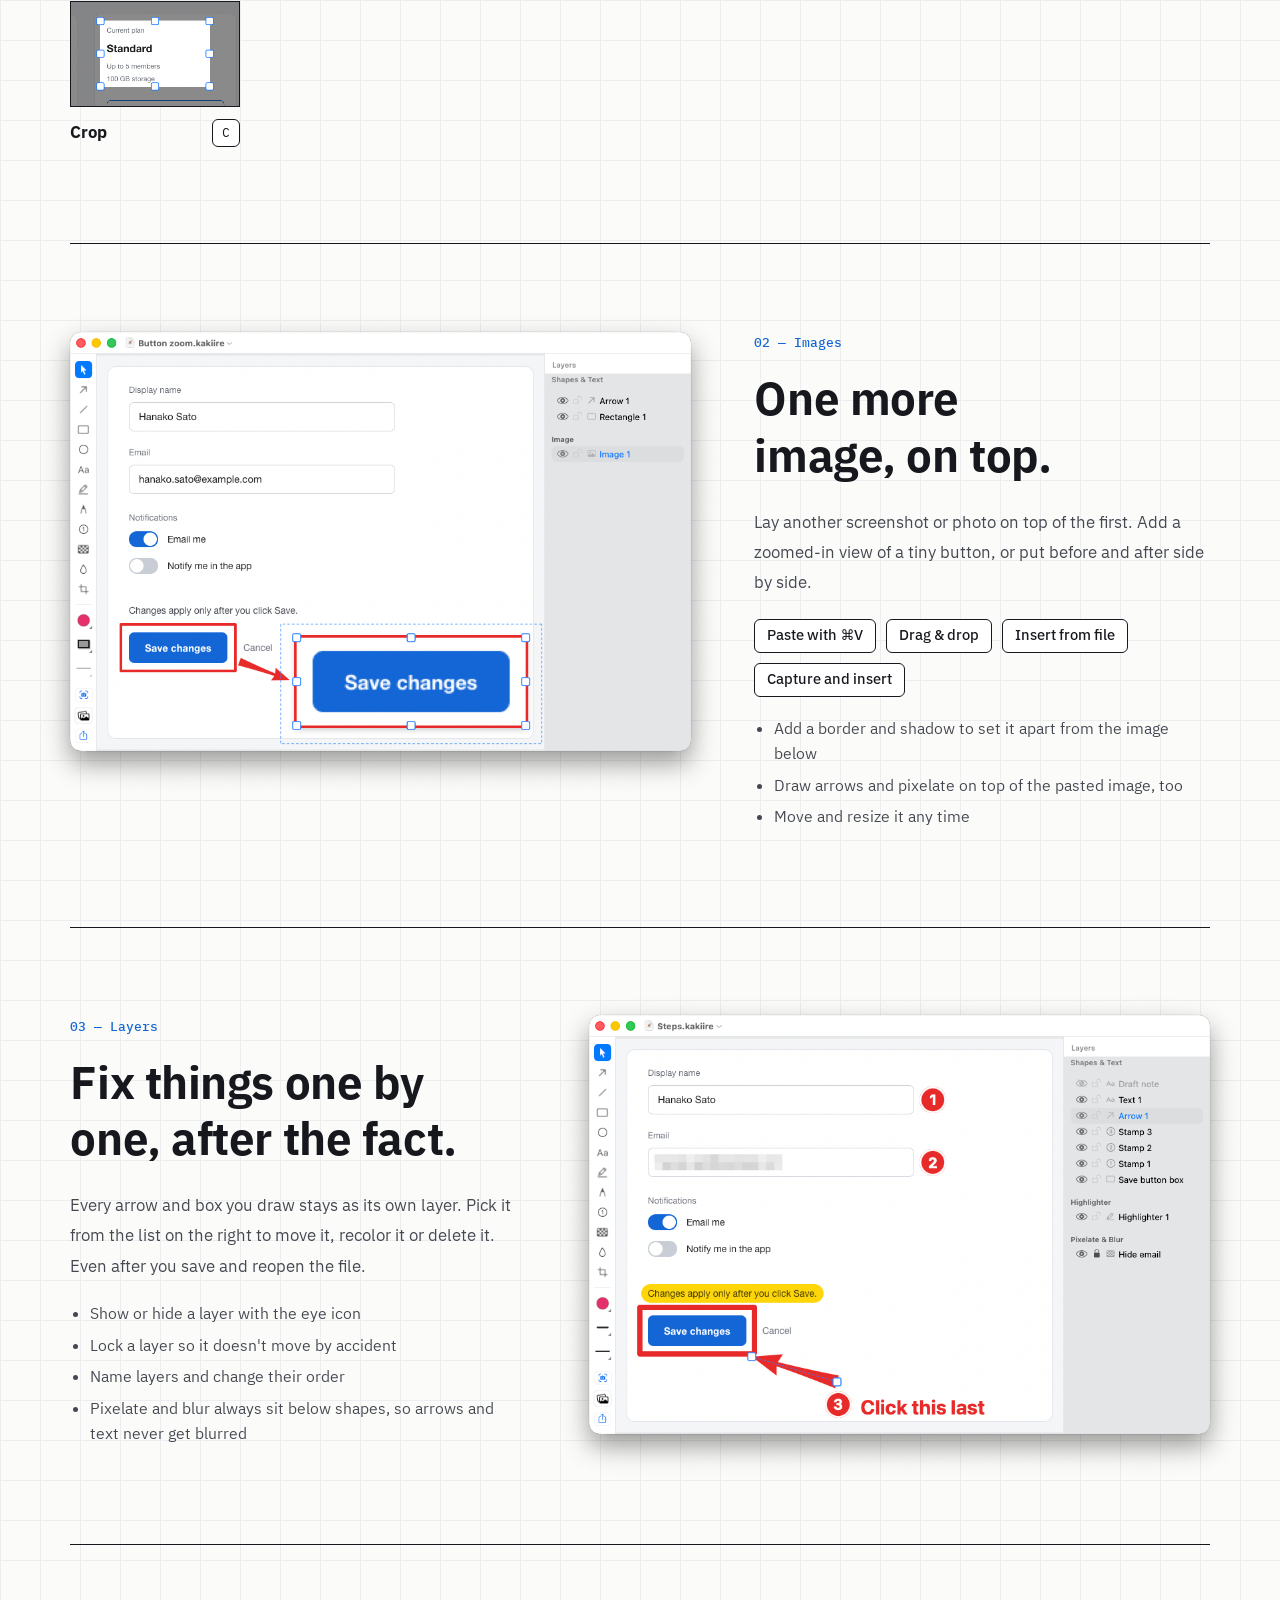
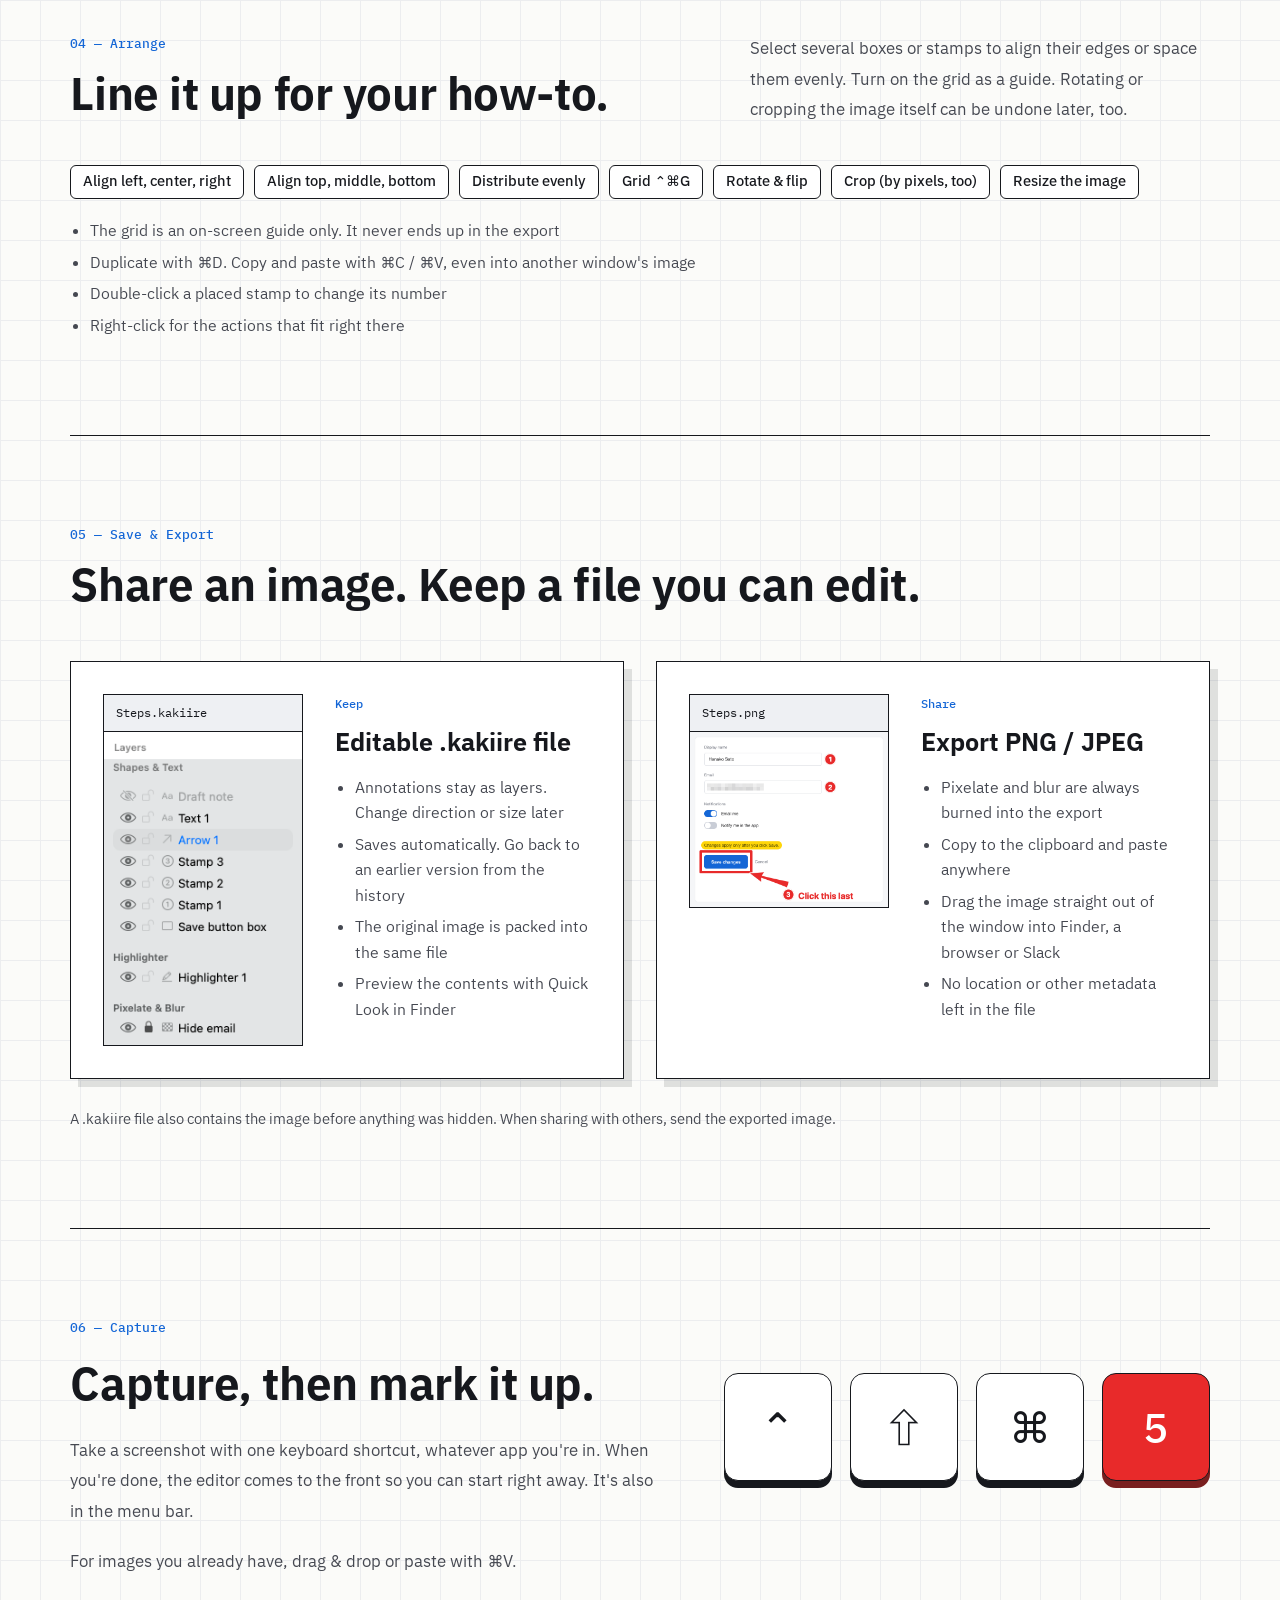
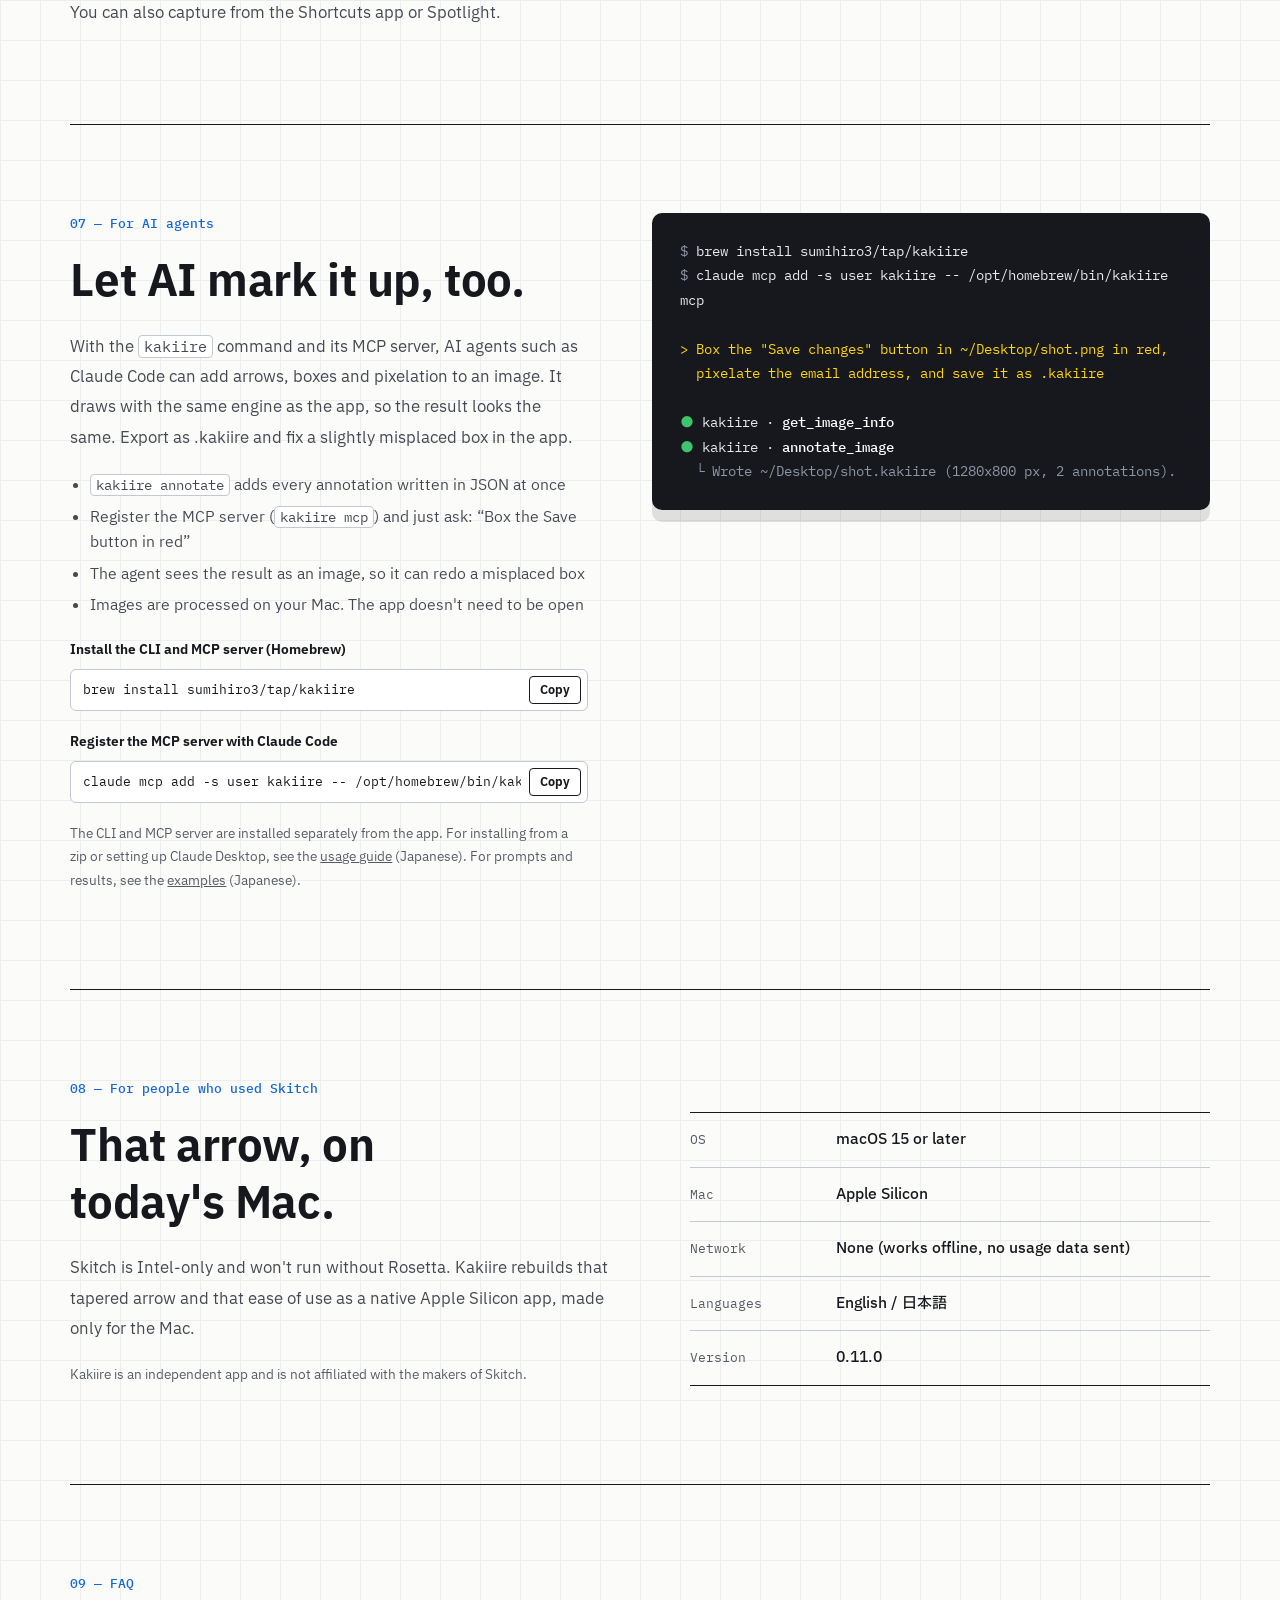
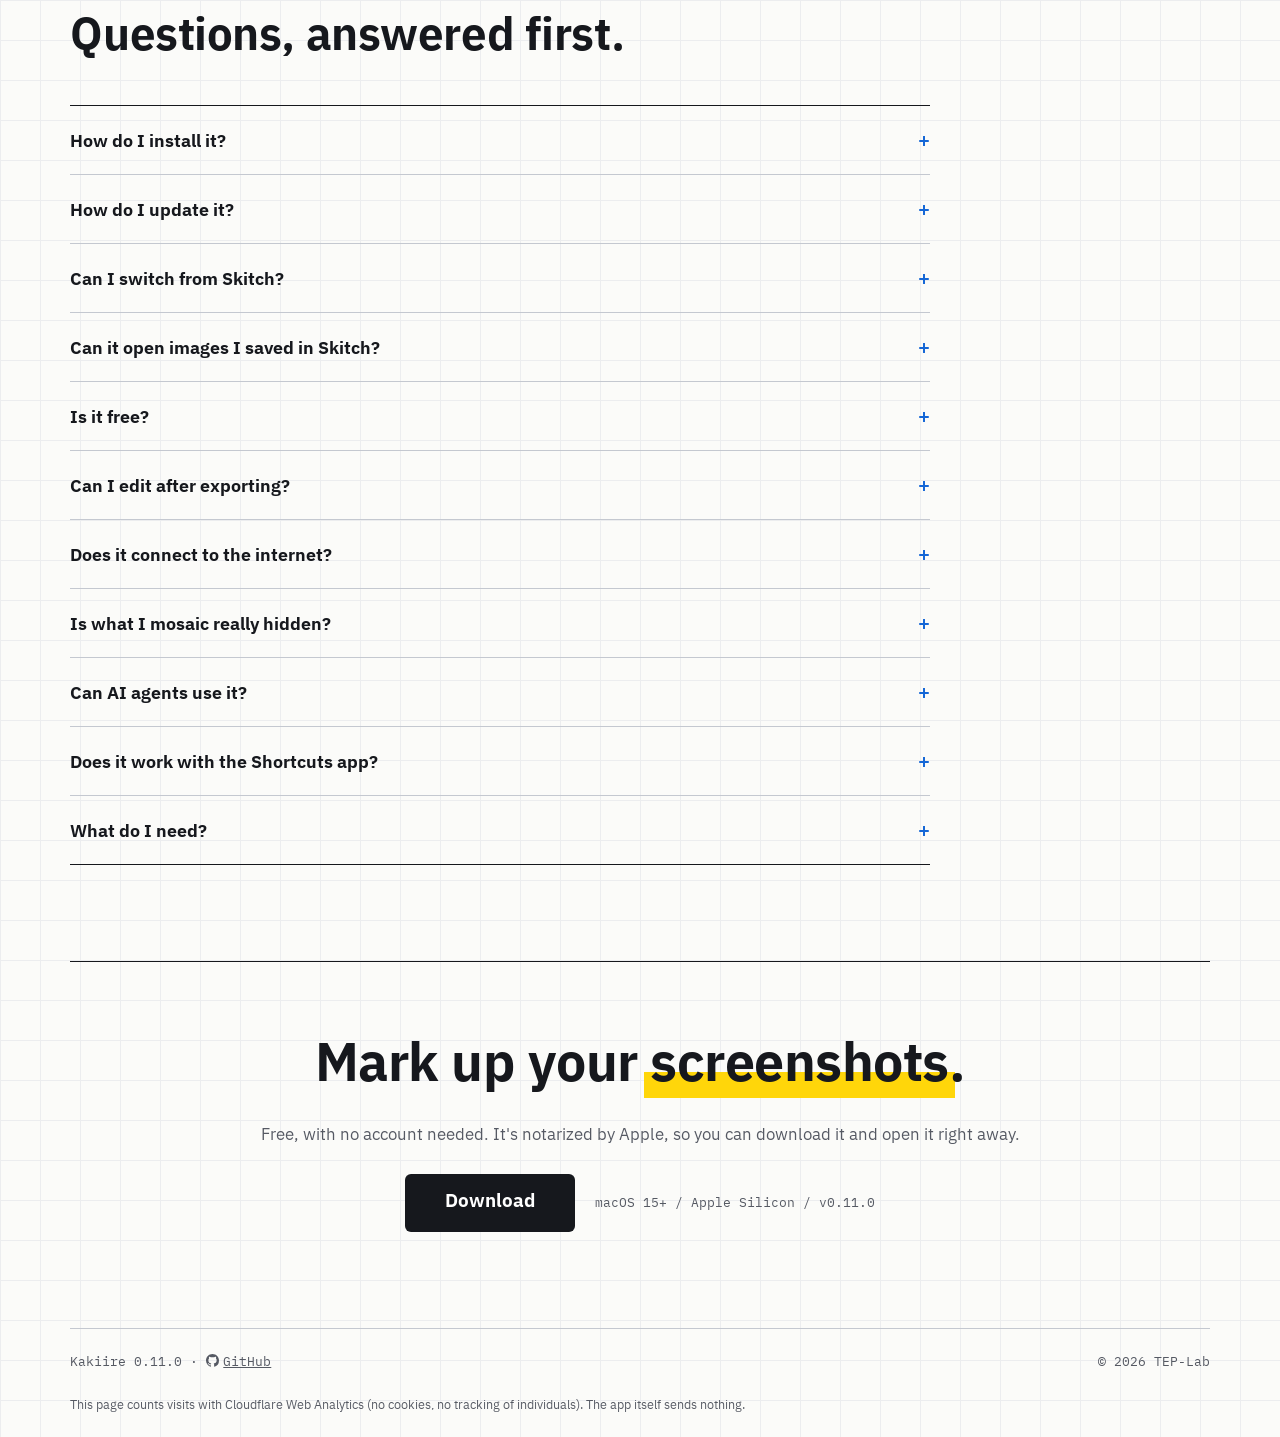
==== commit a9626050: "Merge pull request #41 from sumihiro3/docs/mcp-examples MCP の使用例を docs/examples に載せる" ====
--- a/site/index.html
+++ b/site/index.html
@@ -366,7 +366,7 @@
       <div class="cmd"><code>brew install sumihiro3/tap/kakiire</code><button type="button" class="cmd__copy" data-copy data-copied="コピーしました" aria-live="polite">コピー</button></div>
       <p class="cmd__label">Claude Code に MCP サーバーとして登録する</p>
       <div class="cmd"><code>claude mcp add -s user kakiire -- /opt/homebrew/bin/kakiire mcp</code><button type="button" class="cmd__copy" data-copy data-copied="コピーしました" aria-live="polite">コピー</button></div>
-      <p class="fine">CLI と MCP サーバーは、アプリとは別に入れます。zip での入れ方や Claude Desktop での設定は<a href="https://github.com/sumihiro3/kakiire/blob/main/docs/cli.md" target="_blank" rel="noopener">使い方の説明</a>にあります。</p>
+      <p class="fine">CLI と MCP サーバーは、アプリとは別に入れます。zip での入れ方や Claude Desktop での設定は<a href="https://github.com/sumihiro3/kakiire/blob/main/docs/cli.md" target="_blank" rel="noopener">使い方の説明</a>にあります。AI に頼んだ文と仕上がりは<a href="https://github.com/sumihiro3/kakiire/blob/main/docs/examples/README.md" target="_blank" rel="noopener">使用例</a>で見られます。</p>
     </div>
     <figure class="term" aria-label="Claude Code に Kakiire の MCP サーバーを登録し、画像に注釈を付けるよう頼んだ例">
 <pre><span class="term__prompt">$</span> brew install sumihiro3/tap/kakiire
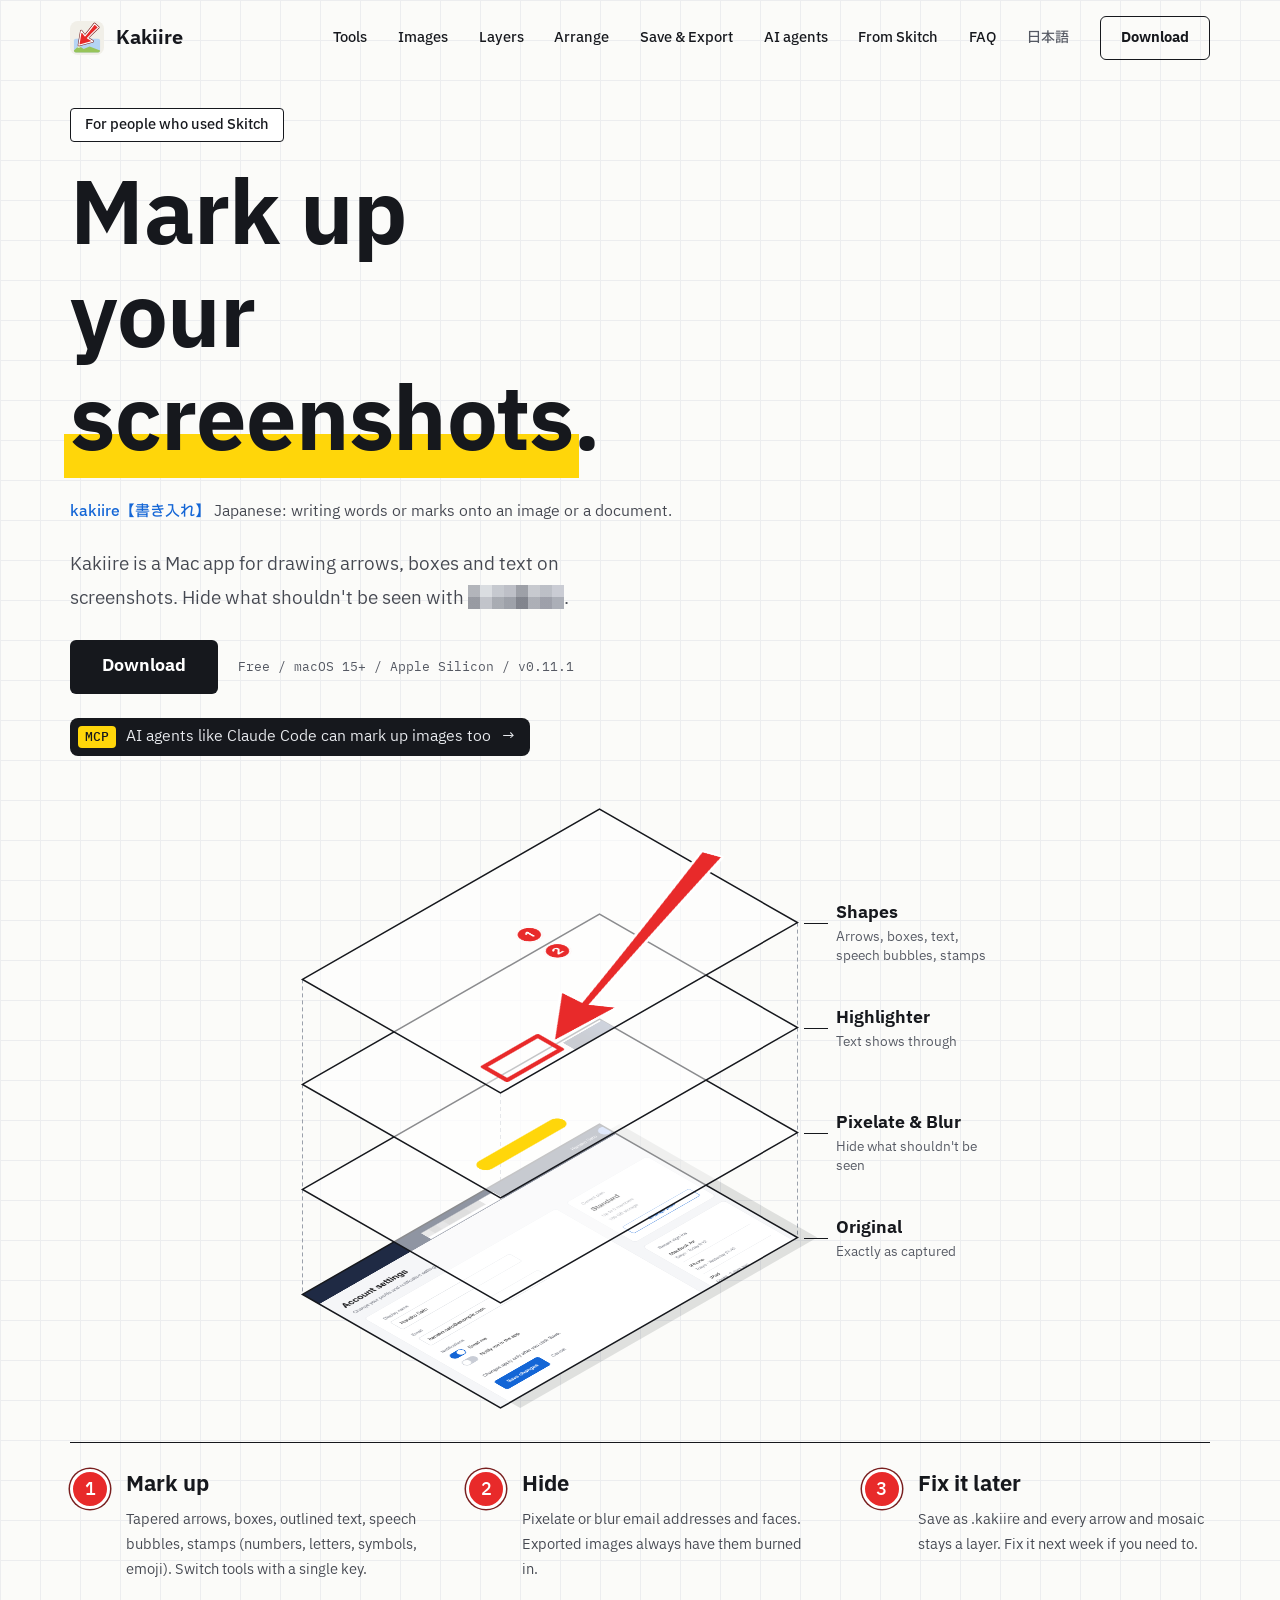
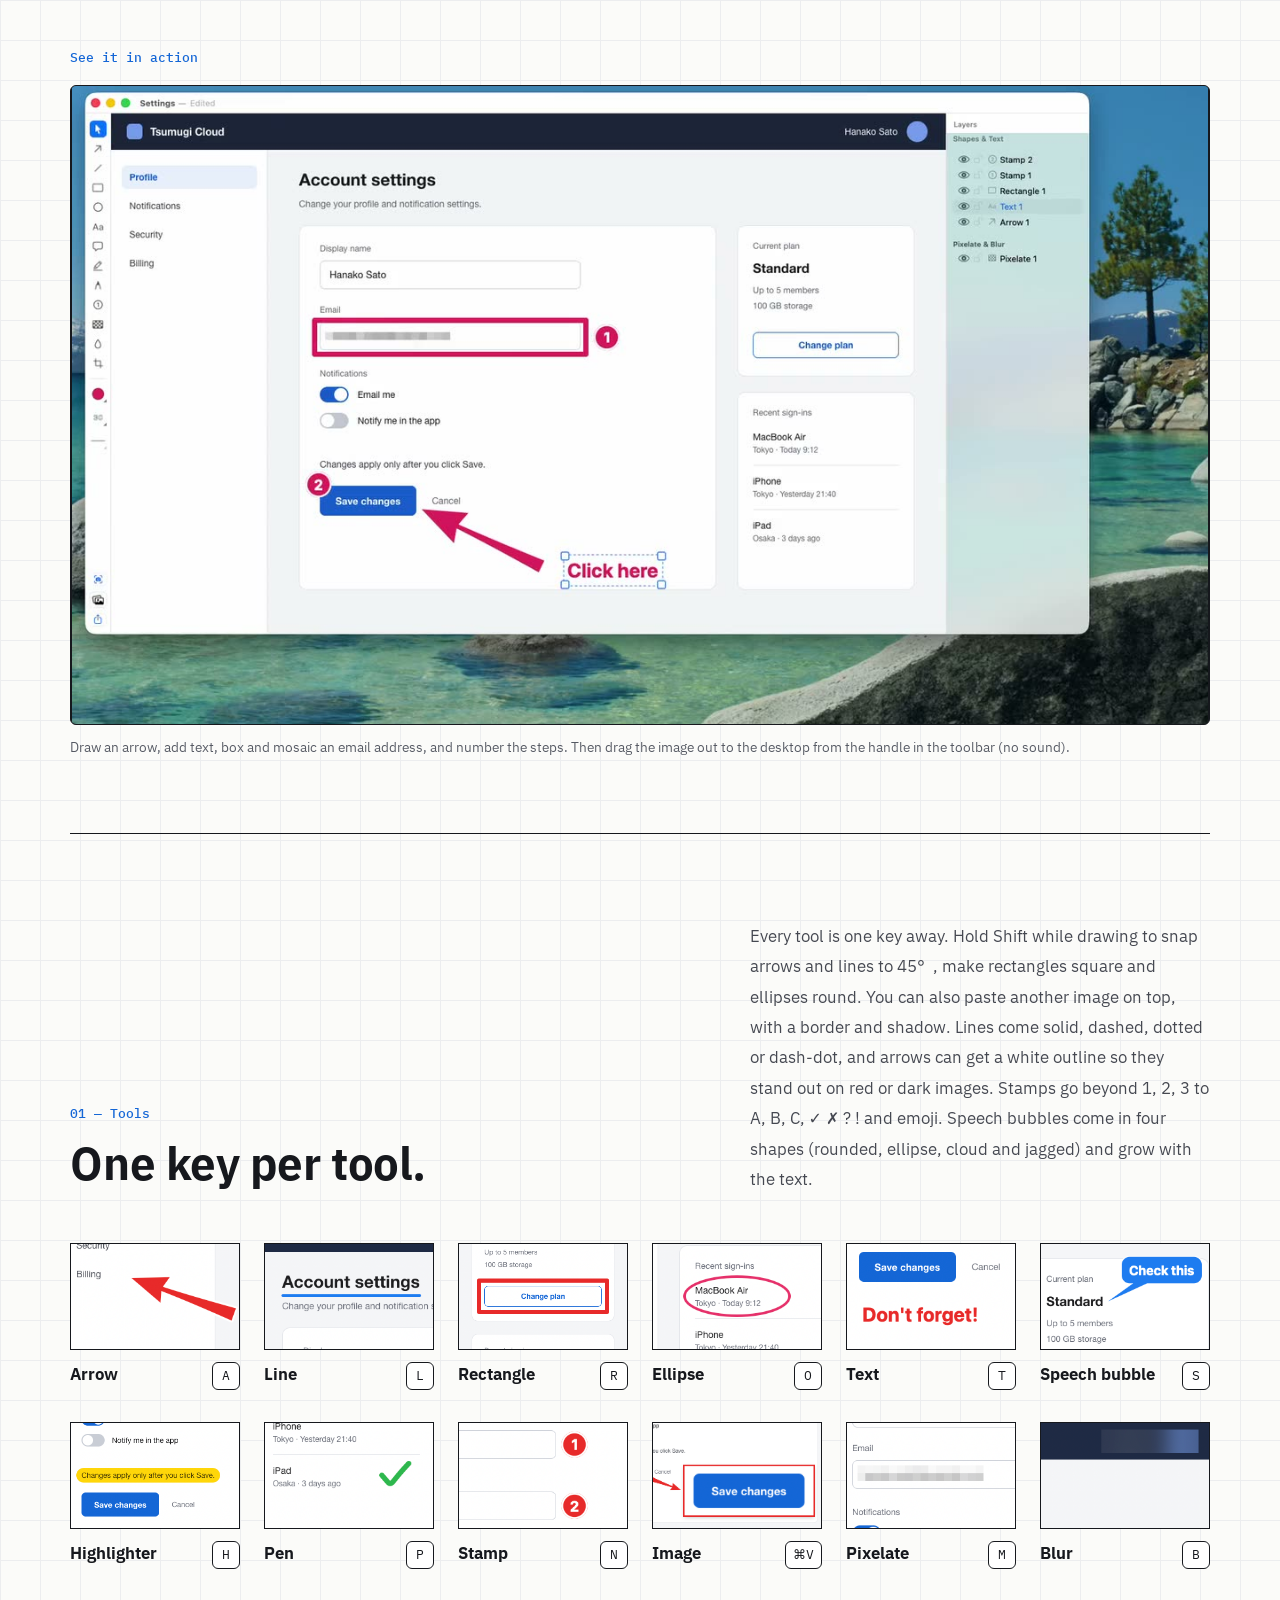
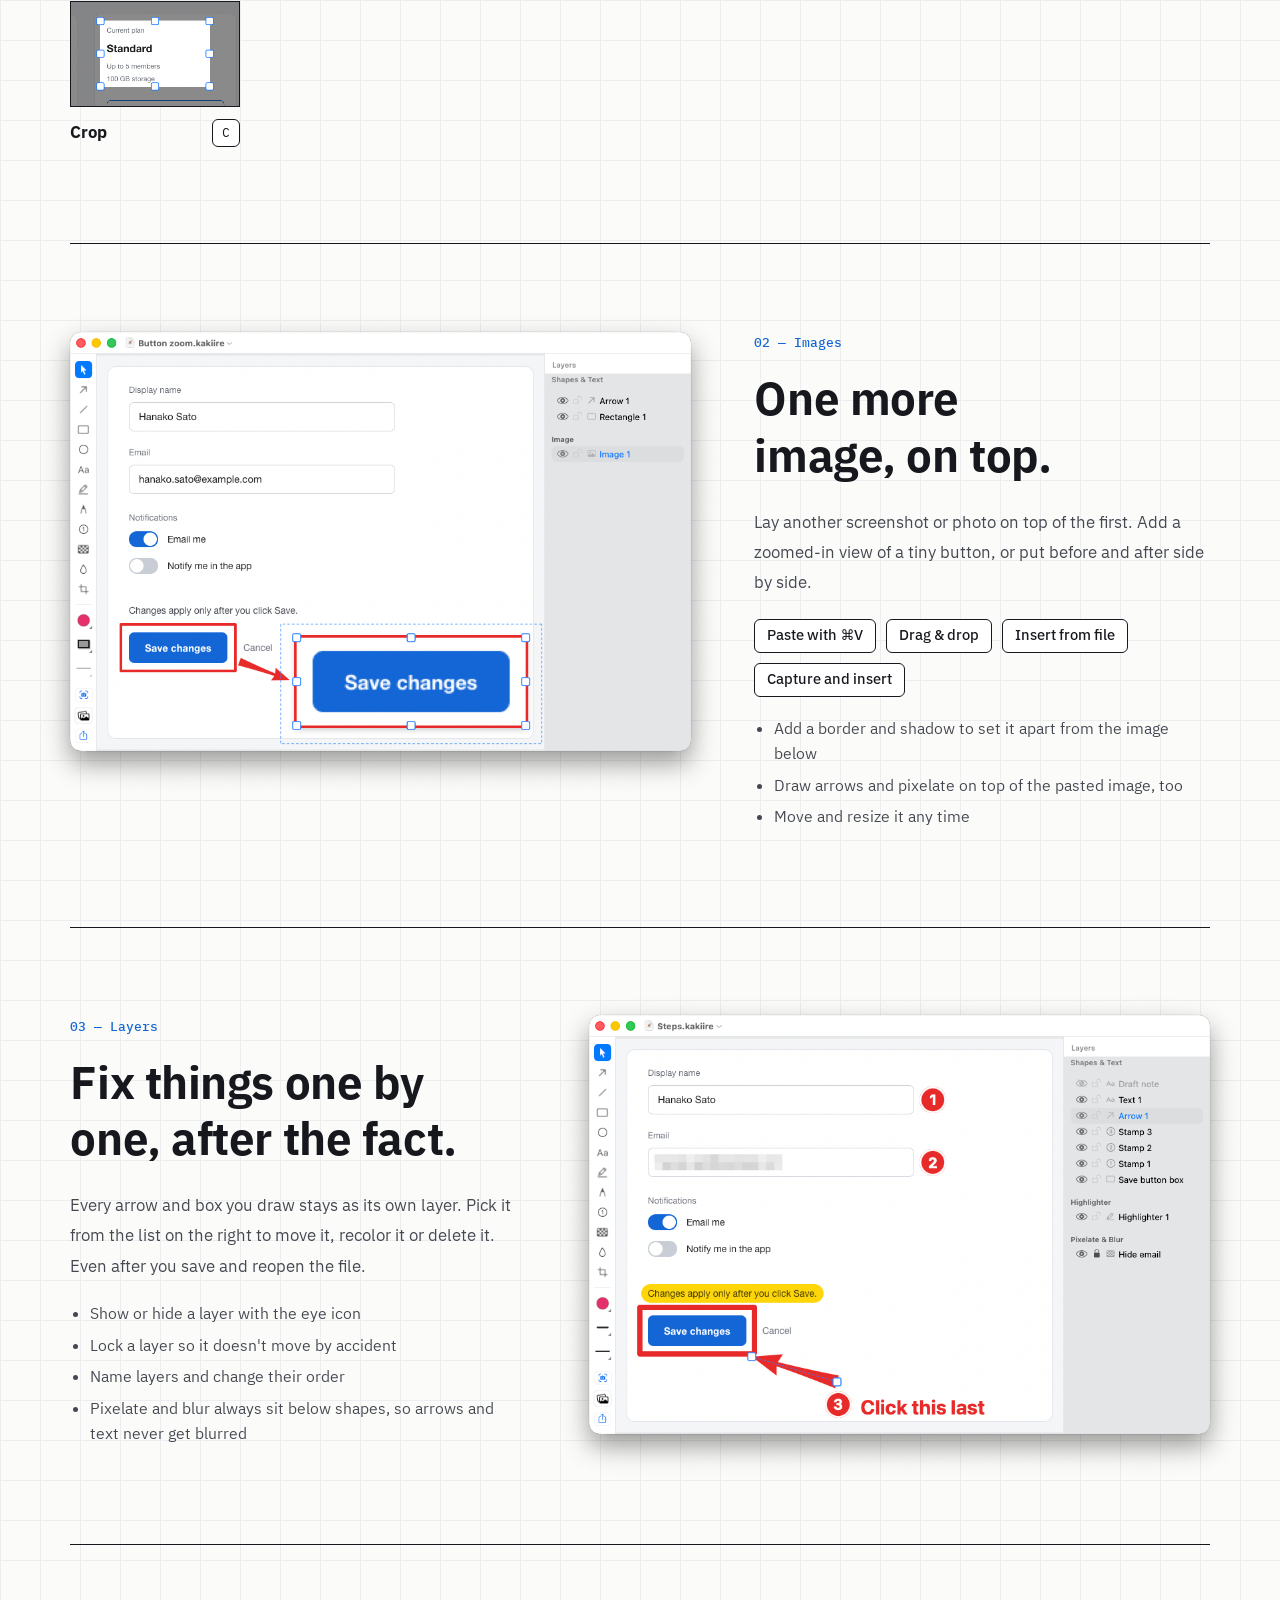
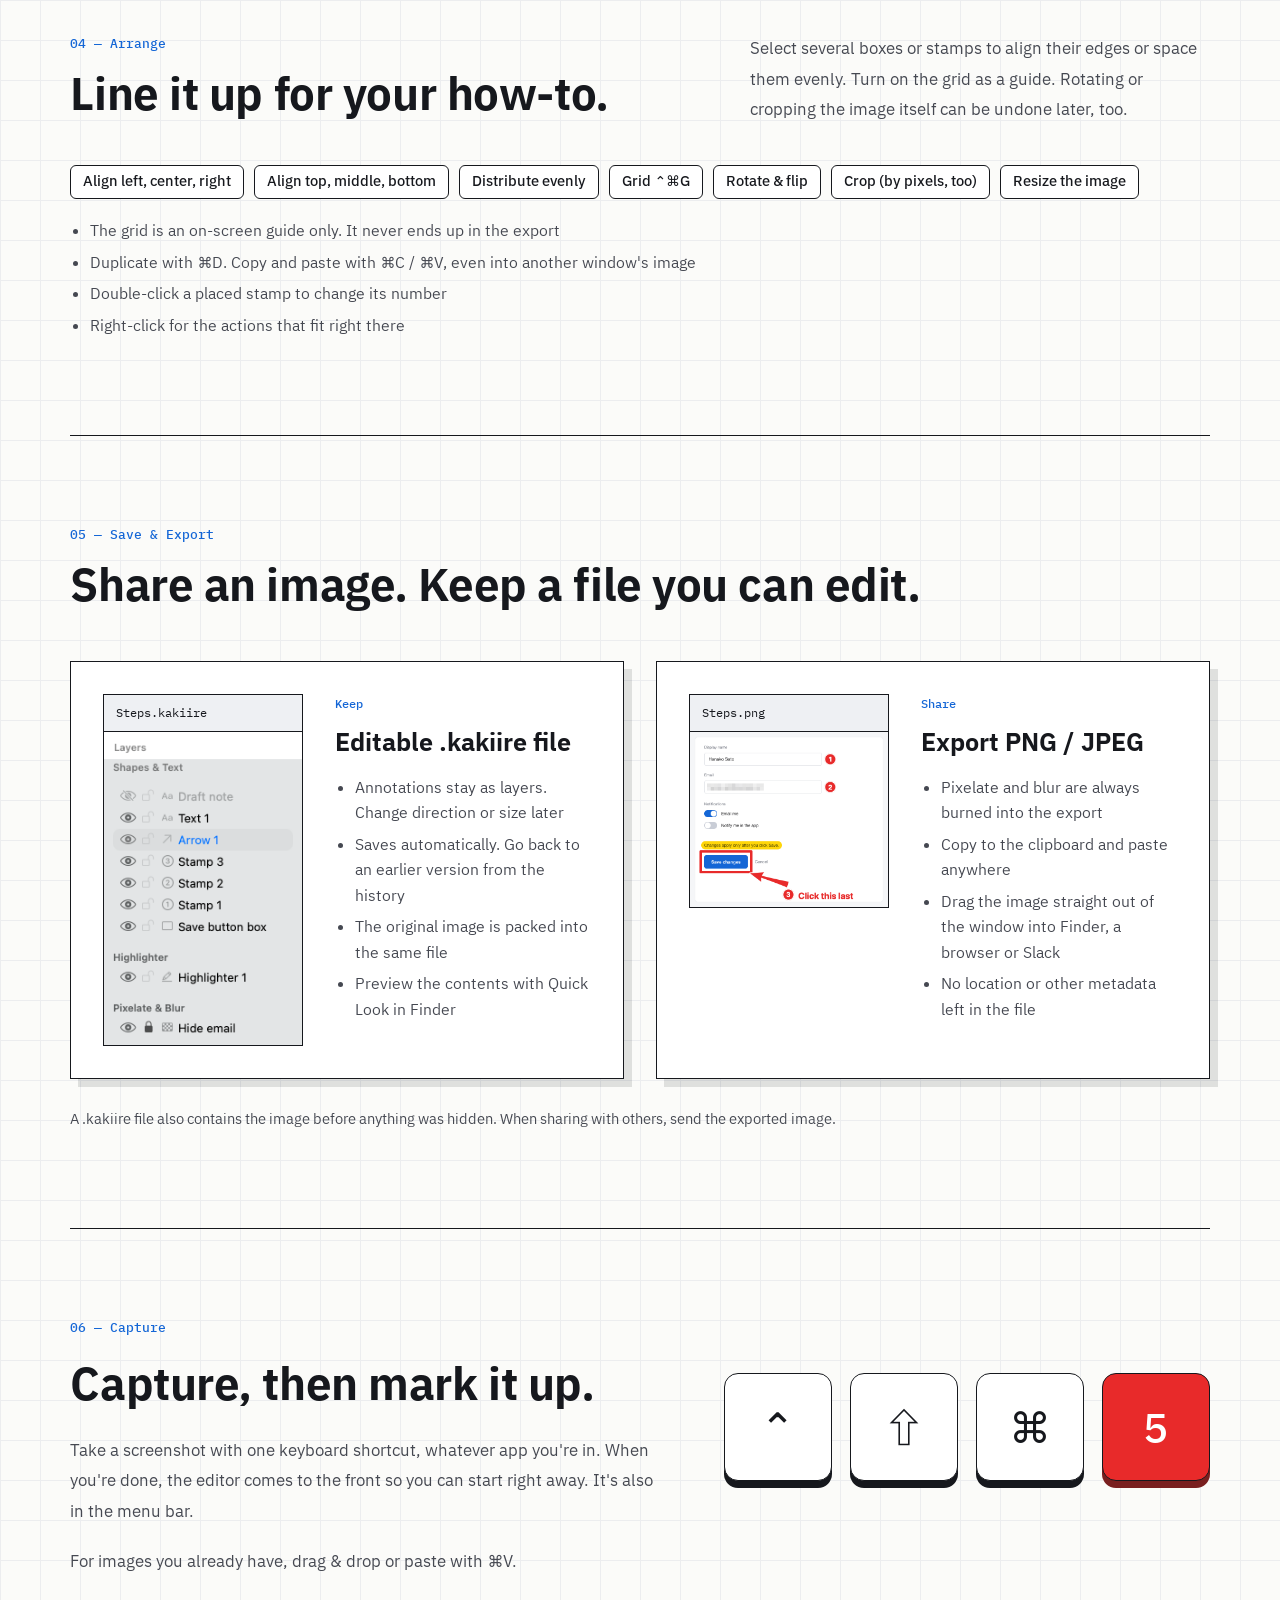
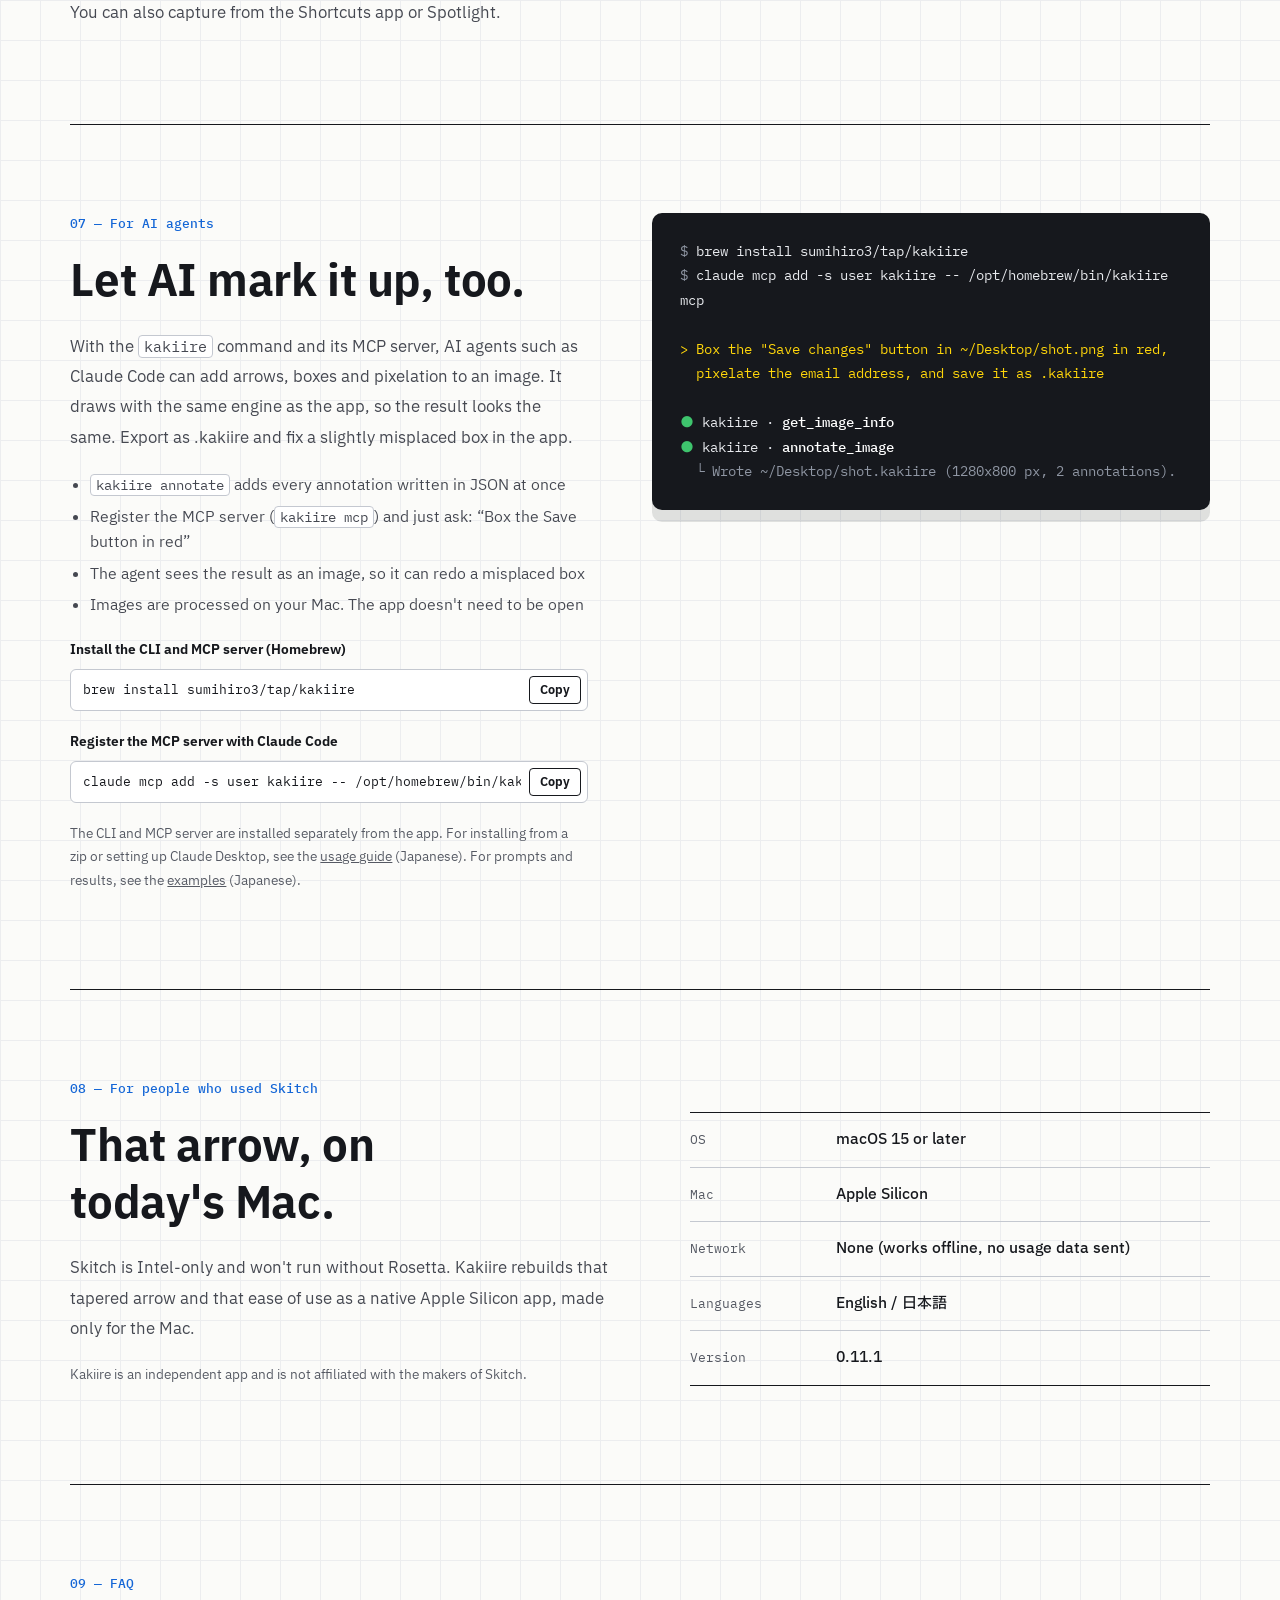
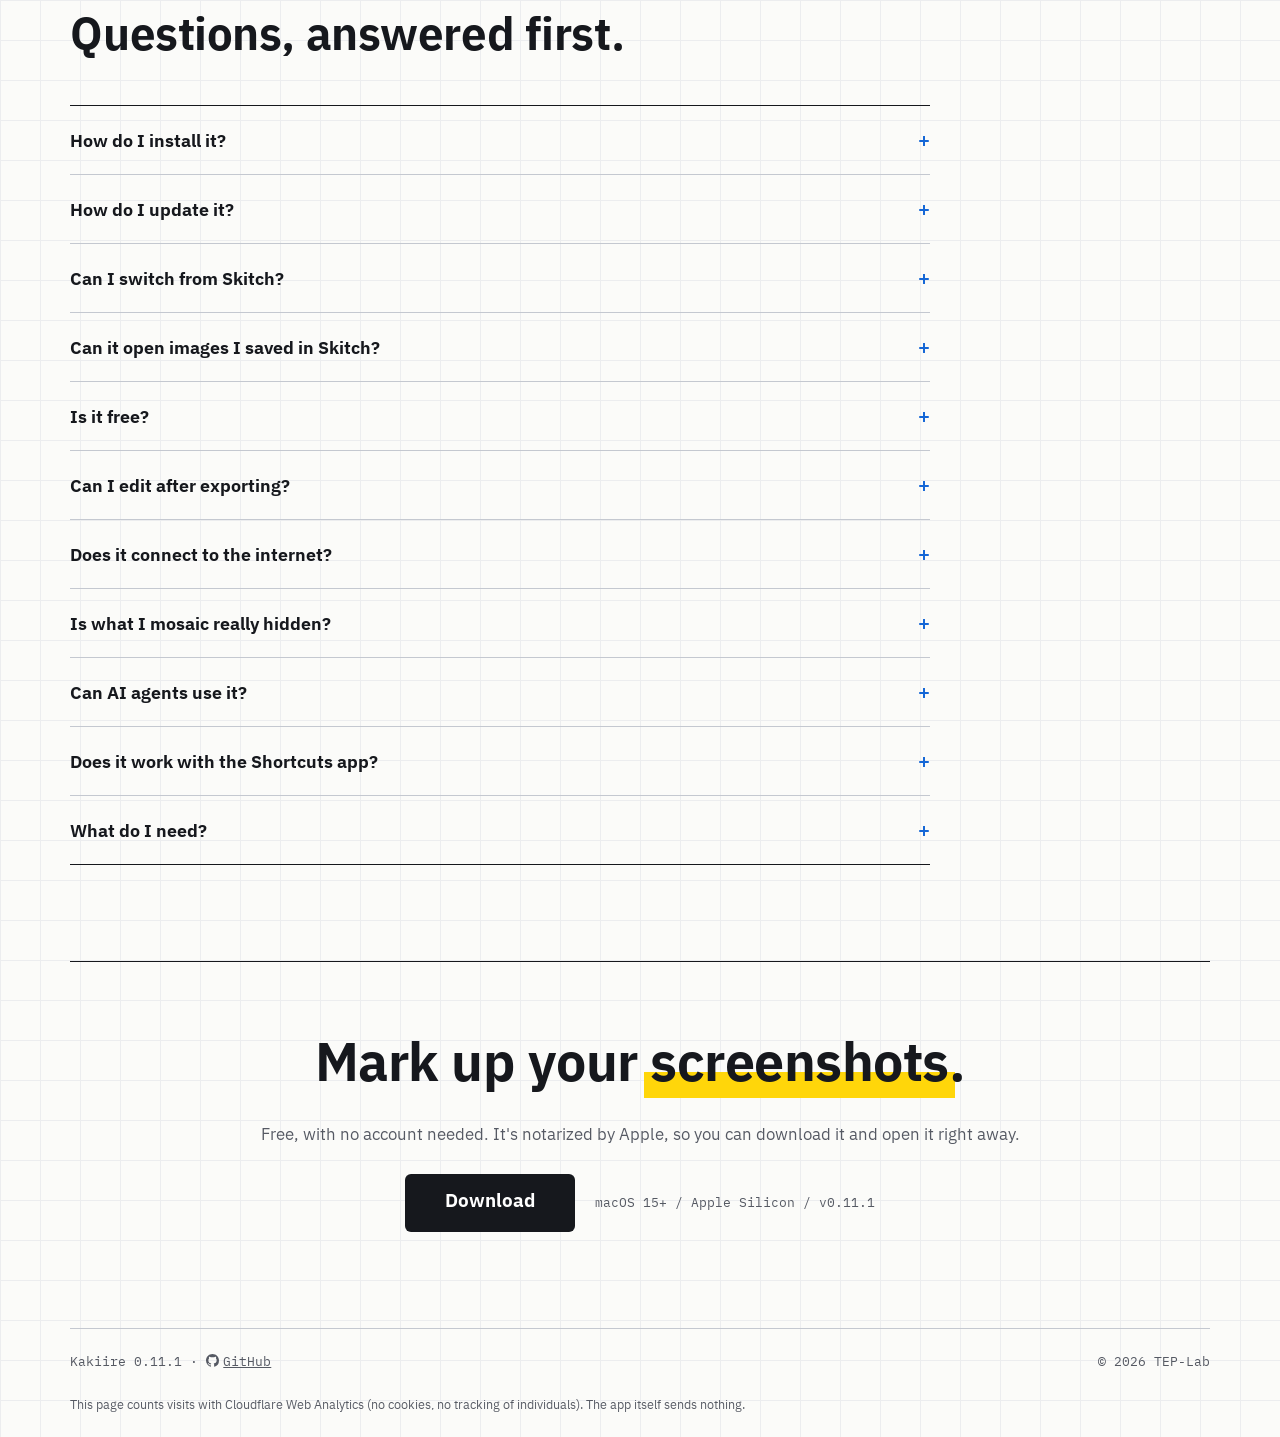
==== commit bc38ef9c: "0.11.1 文字入力の取り消しで落ちる不具合の修正(#44)を出す。CHANGELOG.md の節と版の表記、docs/plan.md の版の節。  Co-Authored-By: Claude F" ====
--- a/site/index.html
+++ b/site/index.html
@@ -71,7 +71,7 @@
       <p class="hero__lead">Kakiire は、スクリーンショットに矢印・枠・文字を書き入れるための Mac アプリ。見せたくないところは <span class="mosaic-chip" role="img" aria-label="モザイク"></span> で隠せます。</p>
       <div class="cta-row">
         <a class="btn" href="https://github.com/sumihiro3/kakiire/releases/latest/download/Kakiire.dmg">ダウンロード</a>
-        <span class="meta">無料 / macOS 15+ / Apple Silicon / v<span data-version>0.11.0</span></span>
+        <span class="meta">無料 / macOS 15+ / Apple Silicon / v<span data-version>0.11.1</span></span>
       </div>
       <a class="hero-ai" href="#agents"><span class="hero-ai__badge">MCP</span><span>Claude Code などの AI からも書き入れられます</span><span class="hero-ai__arrow" aria-hidden="true">→</span></a>
     </div>
@@ -395,7 +395,7 @@
       <div><dt>対応 Mac</dt><dd>Apple Silicon</dd></div>
       <div><dt>通信</dt><dd>なし(オフラインで動作、利用状況の送信なし)</dd></div>
       <div><dt>言語</dt><dd>日本語 / English</dd></div>
-      <div><dt>バージョン</dt><dd><span data-version>0.11.0</span></dd></div>
+      <div><dt>バージョン</dt><dd><span data-version>0.11.1</span></dd></div>
     </dl>
   </div>
 </section>
@@ -482,11 +482,11 @@
     <p class="cta__note">無料で、アカウントの登録も要りません。Apple の公証を受けているので、ダウンロードしてそのまま開けます。</p>
     <div class="cta-row">
       <a class="btn btn--lg" href="https://github.com/sumihiro3/kakiire/releases/latest/download/Kakiire.dmg">ダウンロード</a>
-      <span class="meta">macOS 15+ / Apple Silicon / v<span data-version>0.11.0</span></span>
+      <span class="meta">macOS 15+ / Apple Silicon / v<span data-version>0.11.1</span></span>
     </div>
   </div>
   <div class="footer">
-    <span>Kakiire <span data-version>0.11.0</span> · <a href="https://github.com/sumihiro3/kakiire" target="_blank" rel="noopener"><svg class="gh-icon" viewBox="0 0 16 16" aria-hidden="true" focusable="false"><path fill="currentColor" d="M8 0C3.58 0 0 3.58 0 8c0 3.54 2.29 6.53 5.47 7.59.4.07.55-.17.55-.38 0-.19-.01-.82-.01-1.49-2.01.37-2.53-.49-2.69-.94-.09-.23-.48-.94-.82-1.13-.28-.15-.68-.52-.01-.53.63-.01 1.08.58 1.23.82.72 1.21 1.87.87 2.33.66.07-.52.28-.87.51-1.07-1.78-.2-3.64-.89-3.64-3.95 0-.87.31-1.59.82-2.15-.08-.2-.36-1.02.08-2.12 0 0 .67-.21 2.2.82.64-.18 1.32-.27 2-.27.68 0 1.36.09 2 .27 1.53-1.04 2.2-.82 2.2-.82.44 1.1.16 1.92.08 2.12.51.56.82 1.27.82 2.15 0 3.07-1.87 3.75-3.65 3.95.29.25.54.73.54 1.48 0 1.07-.01 1.93-.01 2.2 0 .21.15.46.55.38A8.013 8.013 0 0016 8c0-4.42-3.58-8-8-8z"/></svg>GitHub</a></span>
+    <span>Kakiire <span data-version>0.11.1</span> · <a href="https://github.com/sumihiro3/kakiire" target="_blank" rel="noopener"><svg class="gh-icon" viewBox="0 0 16 16" aria-hidden="true" focusable="false"><path fill="currentColor" d="M8 0C3.58 0 0 3.58 0 8c0 3.54 2.29 6.53 5.47 7.59.4.07.55-.17.55-.38 0-.19-.01-.82-.01-1.49-2.01.37-2.53-.49-2.69-.94-.09-.23-.48-.94-.82-1.13-.28-.15-.68-.52-.01-.53.63-.01 1.08.58 1.23.82.72 1.21 1.87.87 2.33.66.07-.52.28-.87.51-1.07-1.78-.2-3.64-.89-3.64-3.95 0-.87.31-1.59.82-2.15-.08-.2-.36-1.02.08-2.12 0 0 .67-.21 2.2.82.64-.18 1.32-.27 2-.27.68 0 1.36.09 2 .27 1.53-1.04 2.2-.82 2.2-.82.44 1.1.16 1.92.08 2.12.51.56.82 1.27.82 2.15 0 3.07-1.87 3.75-3.65 3.95.29.25.54.73.54 1.48 0 1.07-.01 1.93-.01 2.2 0 .21.15.46.55.38A8.013 8.013 0 0016 8c0-4.42-3.58-8-8-8z"/></svg>GitHub</a></span>
     <span>© 2026 TEP-Lab</span>
   </div>
   <p class="footer__note">このページは、見られた回数を Cloudflare Web Analytics で数えています(Cookie は使わず、個人は追いません)。アプリは何も送信しません。</p>
